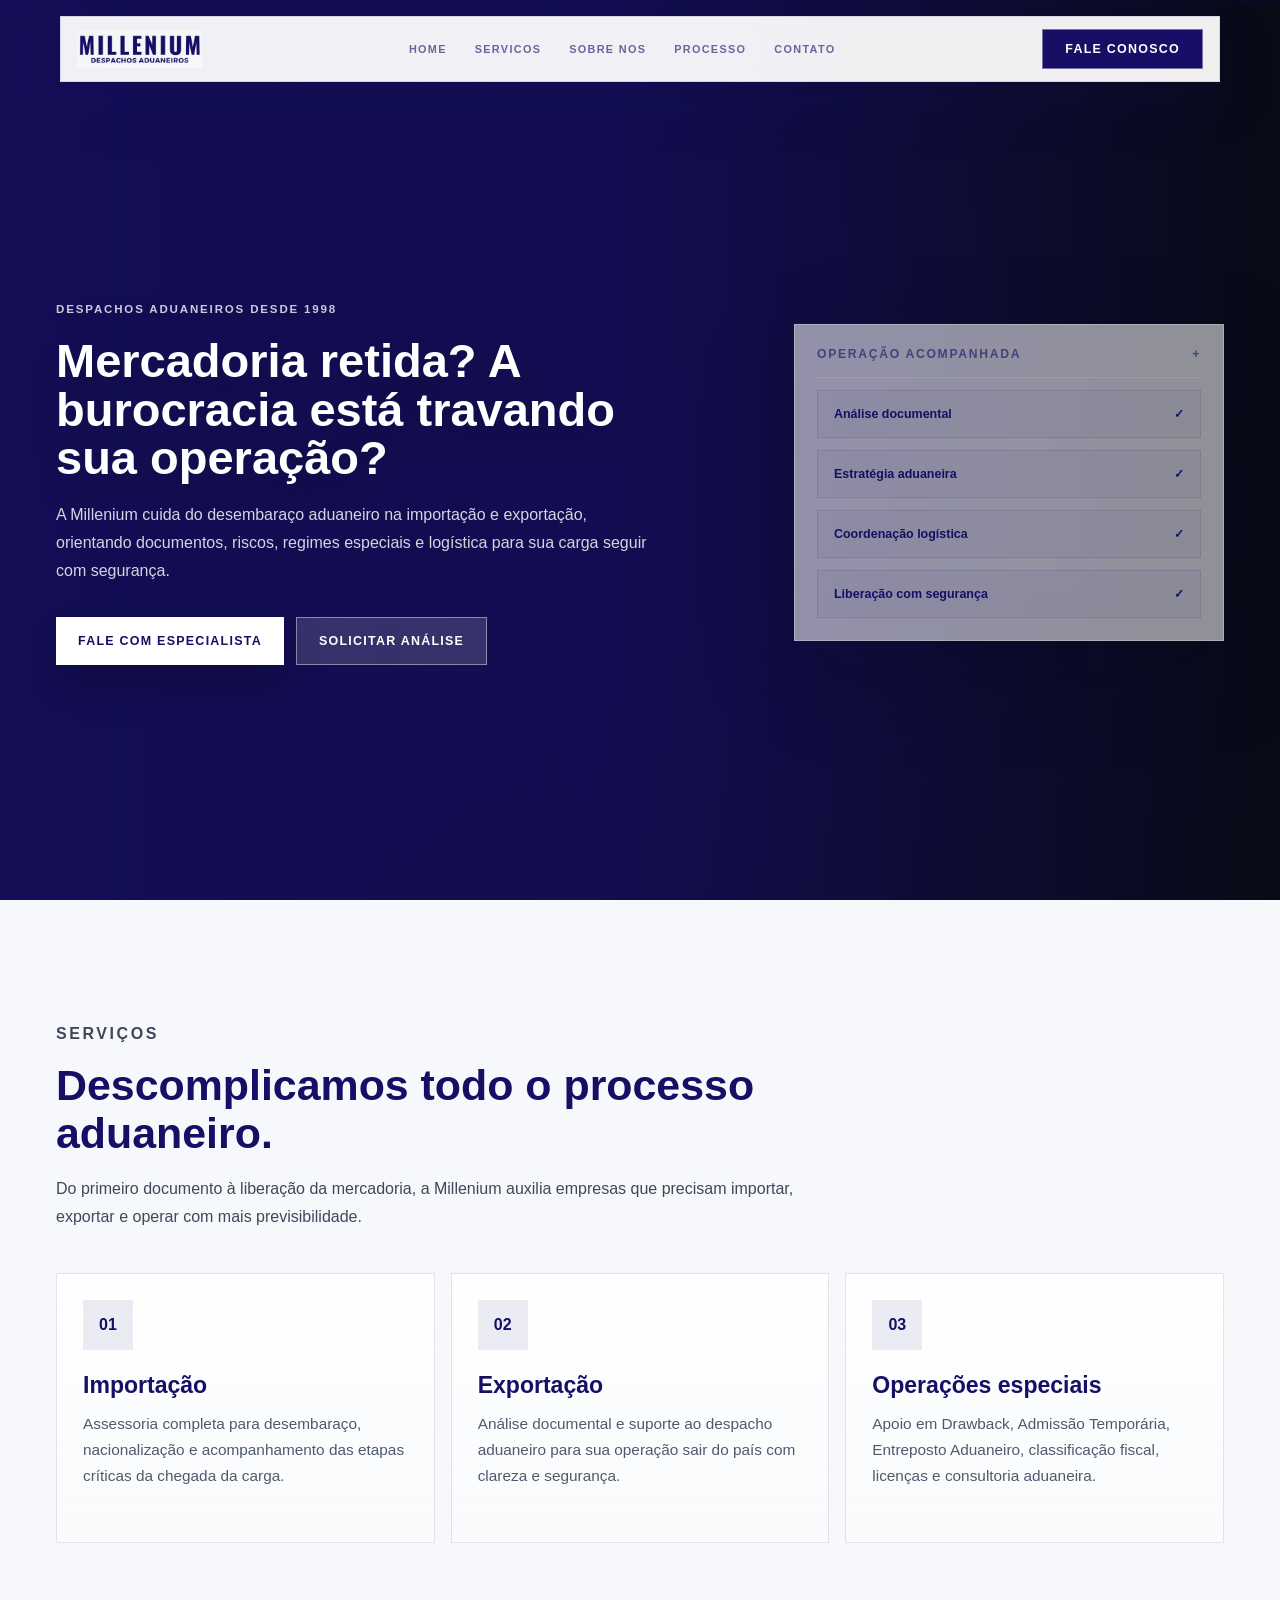
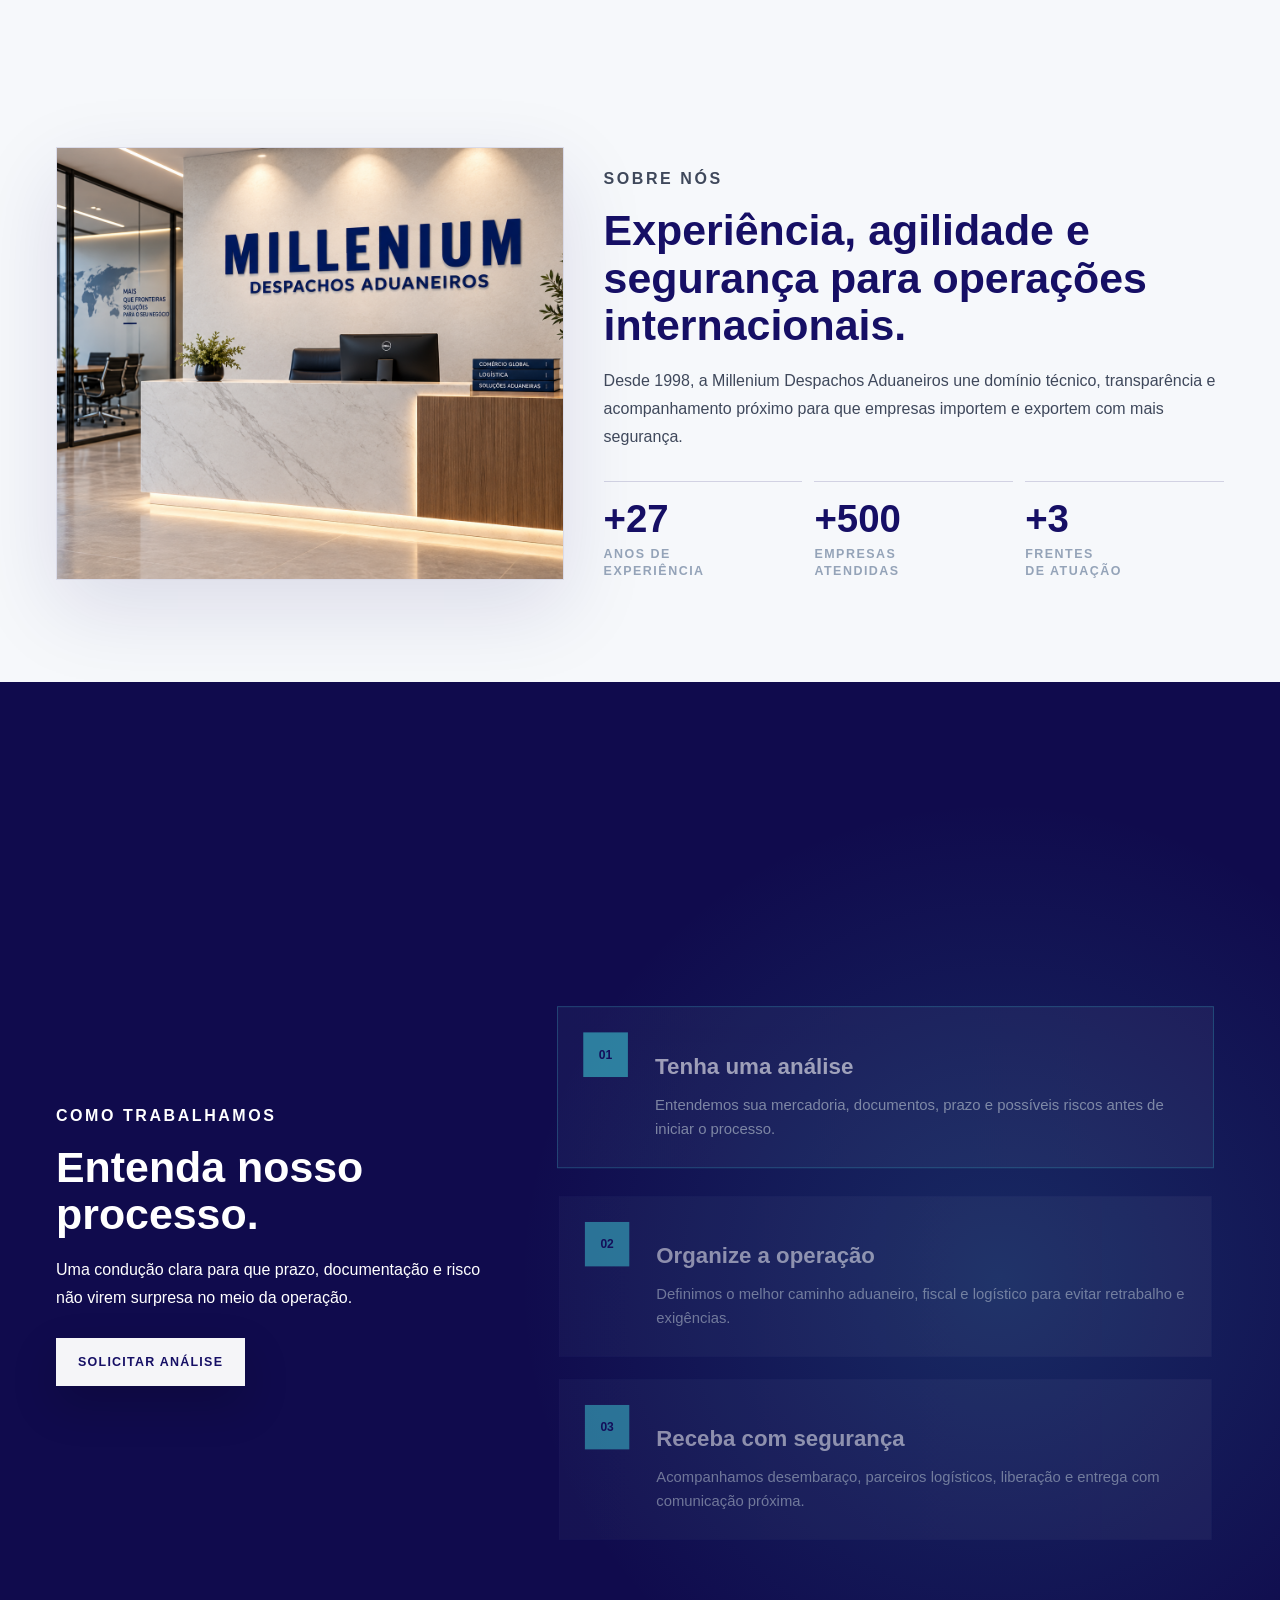
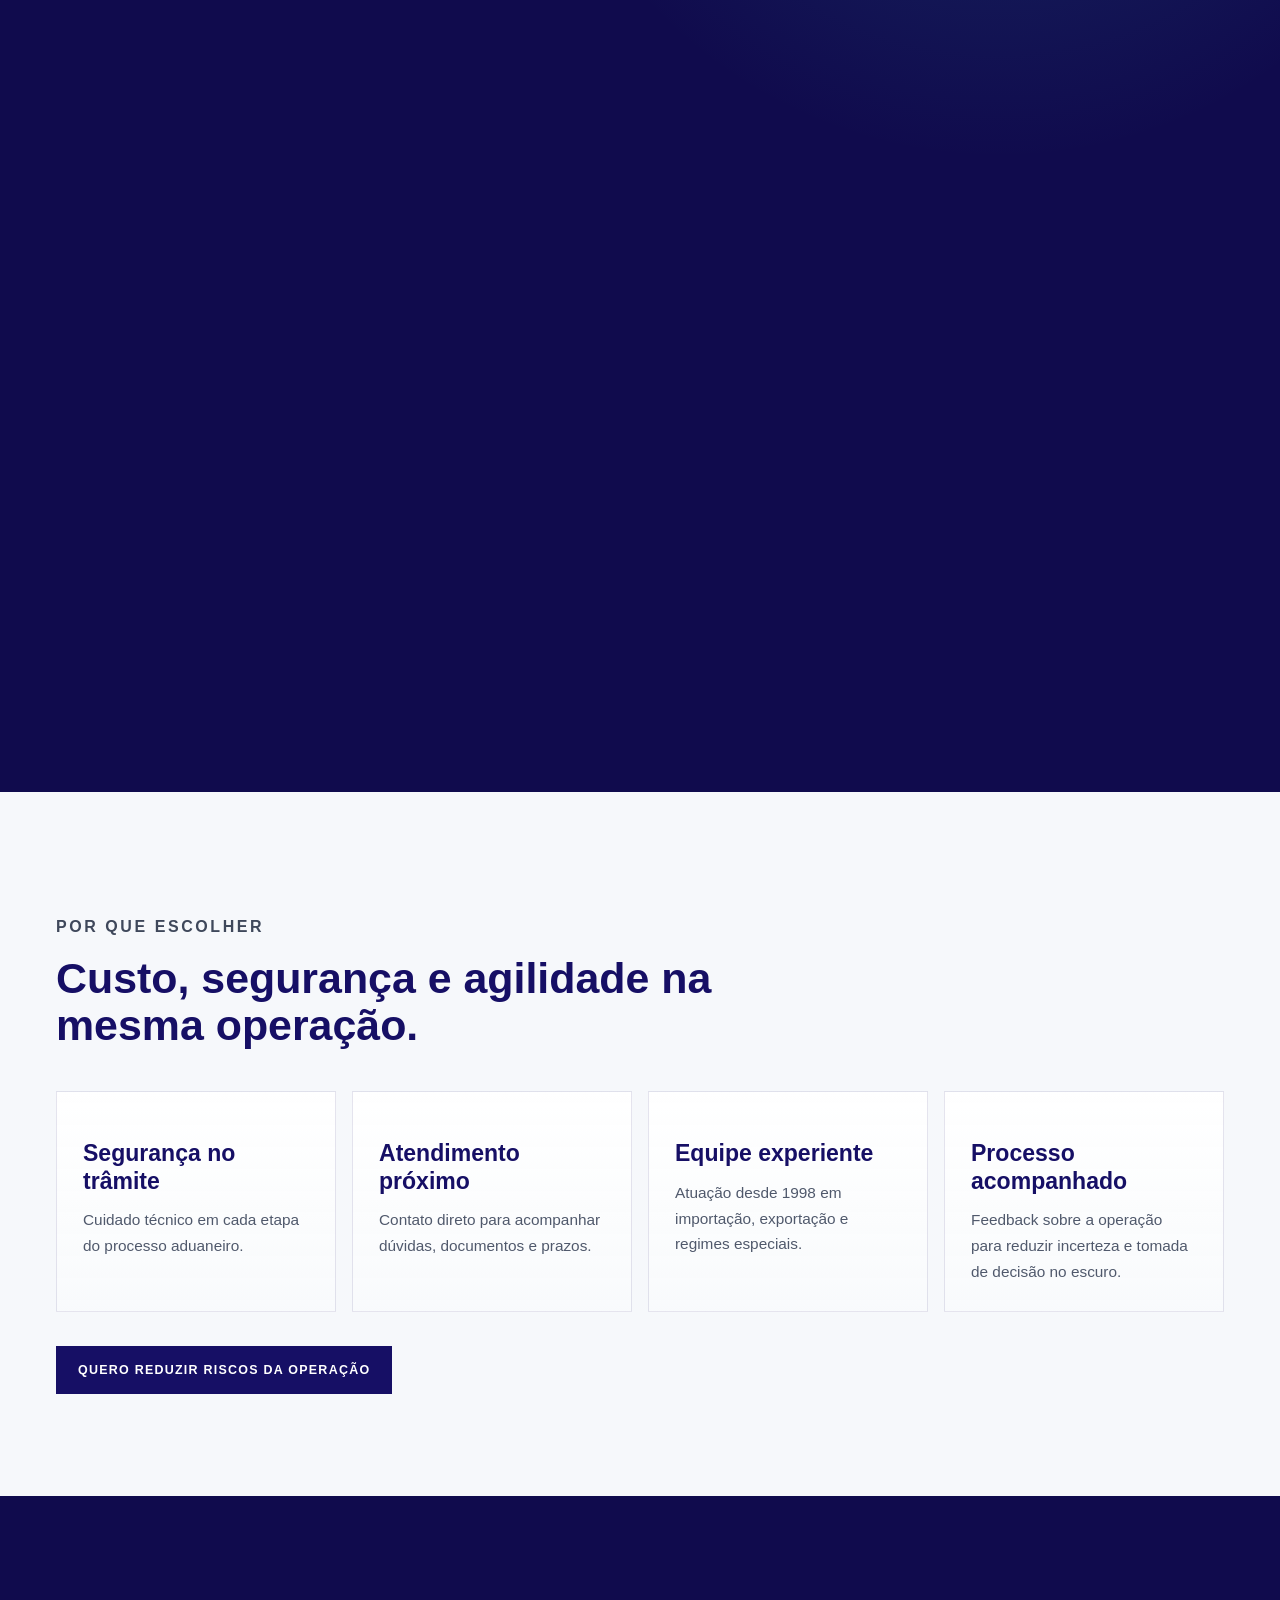
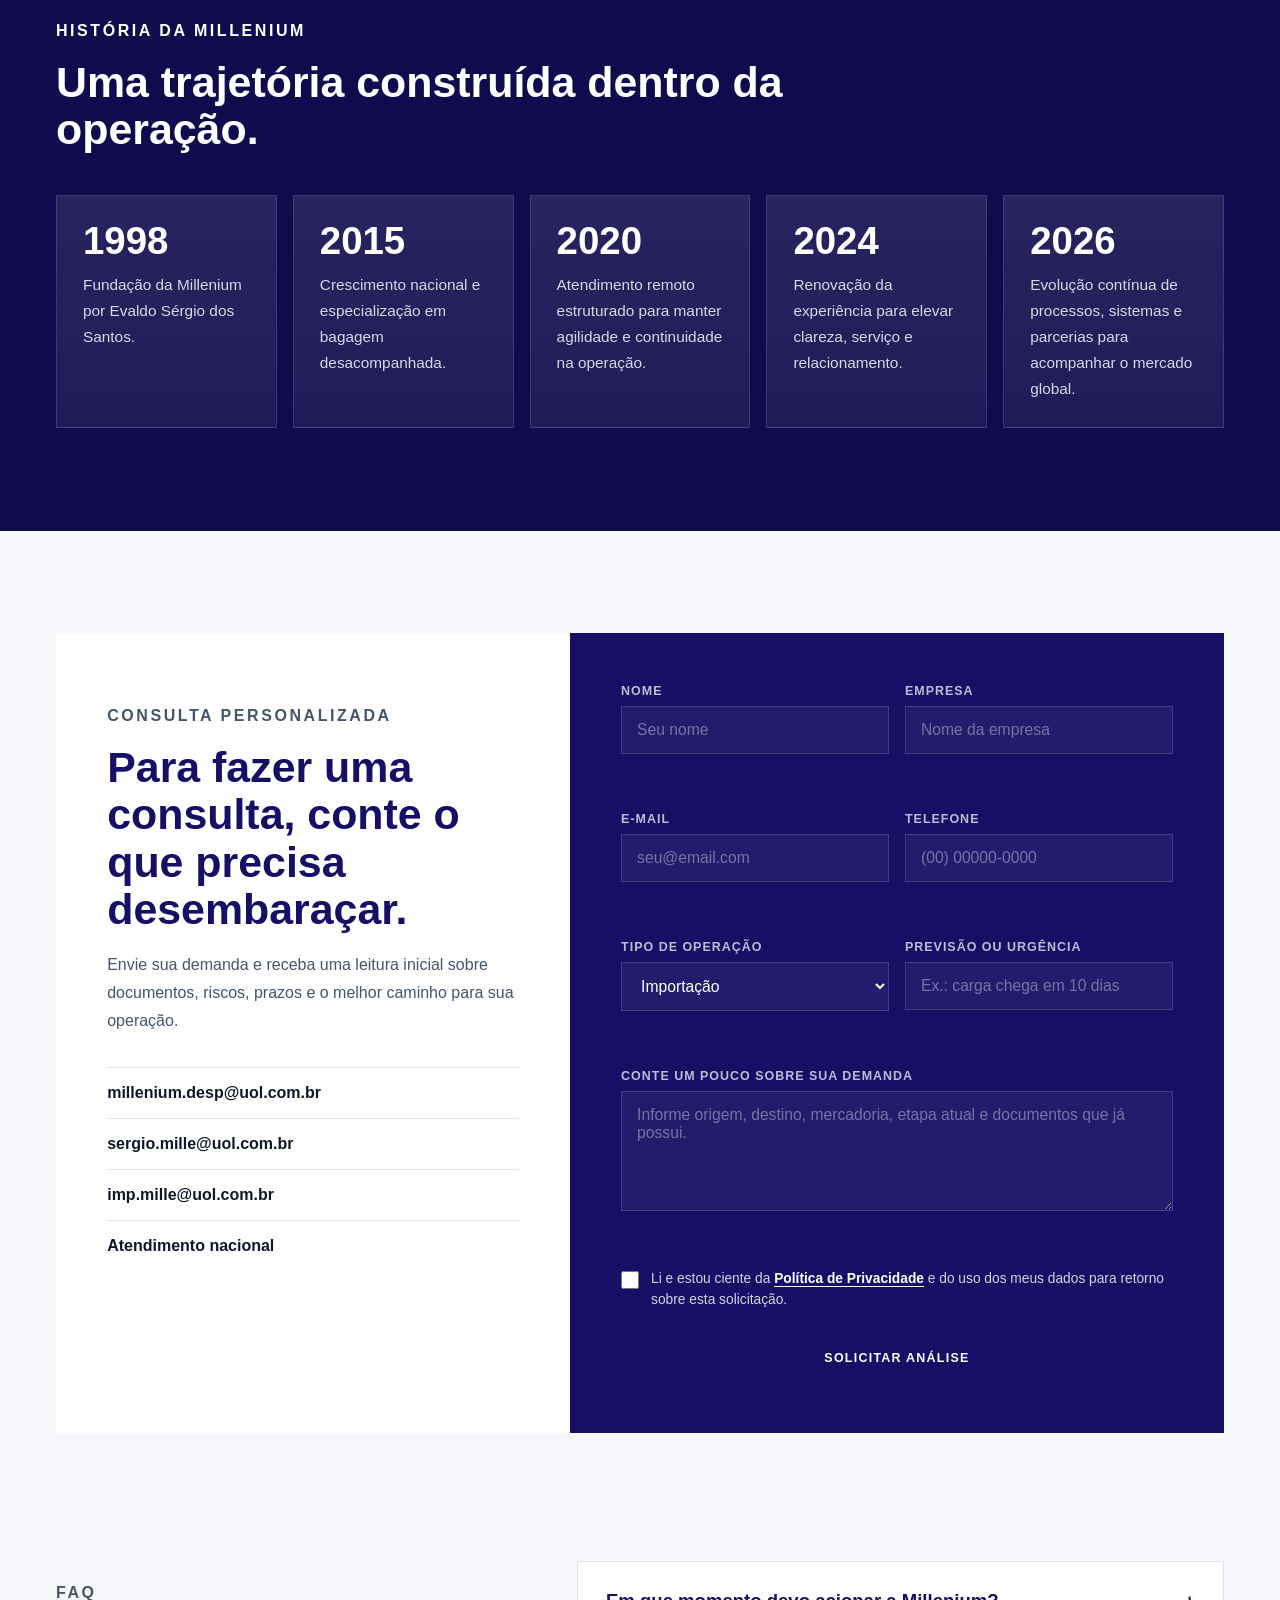
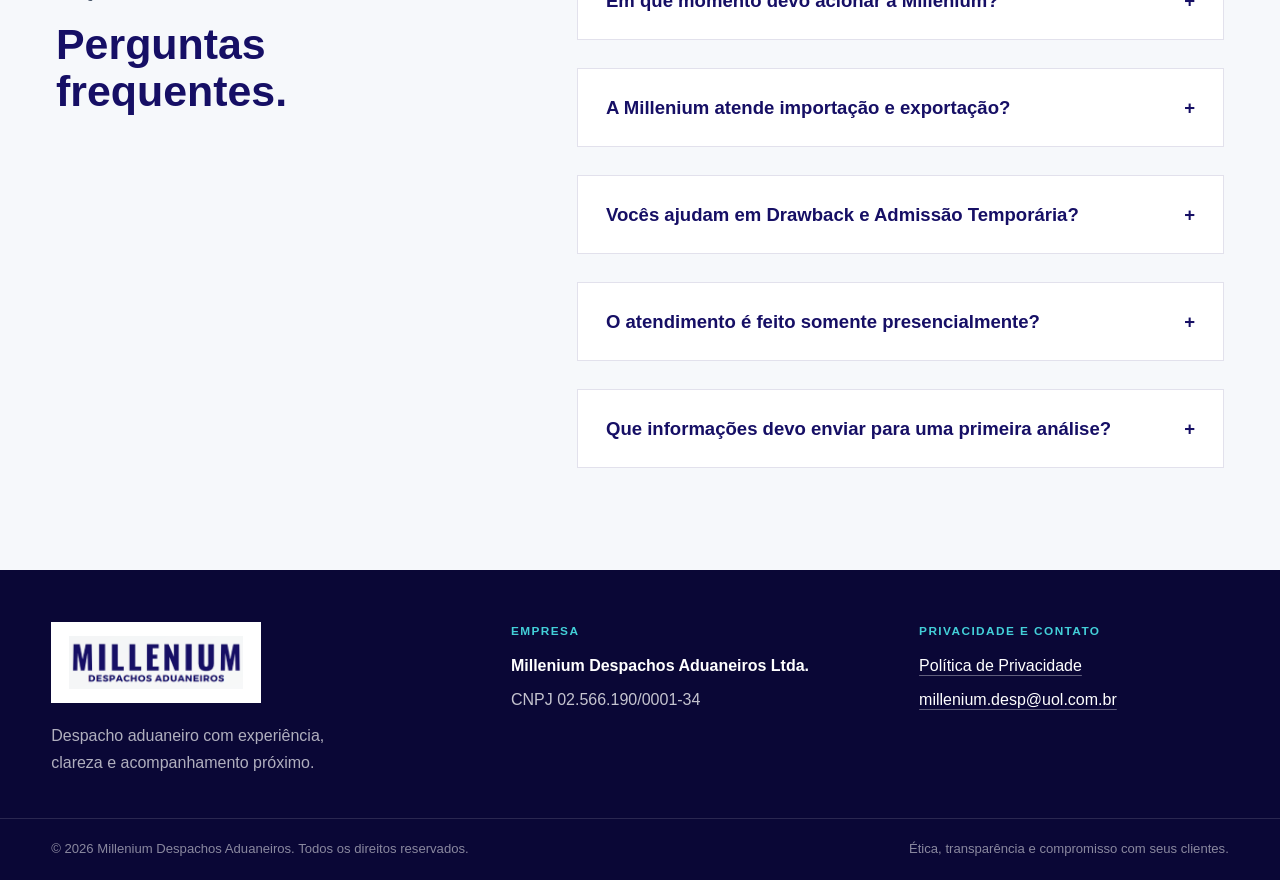
==== index.html @ 919e77f1 "Add privacy policy and legal footer" ====
<!doctype html>
<html lang="pt-BR">
  <head>
    <meta charset="utf-8" />
    <meta name="viewport" content="width=device-width, initial-scale=1" />
    <title>Millenium Despachos Aduaneiros</title>
    <meta
      name="description"
      content="Despacho aduaneiro, comercio exterior e logistica internacional para destravar cargas, reduzir riscos e dar previsibilidade a operacao."
    />
    <meta property="og:title" content="Millenium Despachos Aduaneiros" />
    <meta
      property="og:description"
      content="Solucoes aduaneiras para importadores e exportadores com estrategia documental, conformidade e acompanhamento proximo."
    />
    <meta property="og:image" content="public/og.png" />
    <style>
      :root {
        --bg: #f6f8fb;
        --panel: #ffffff;
        --text: #141827;
        --muted: #3f485b;
        --brand: #160f65;
        --signal: #160f65;
        --cyan: #43cfd8;
        --blue-panel: #100b4d;
      }

      * {
        box-sizing: border-box;
      }

      html {
        scroll-behavior: smooth;
      }

      body {
        margin: 0;
        min-width: 320px;
        overflow-x: hidden;
        background: #f6f8fb;
        color: var(--text);
        font-family: Inter, Arial, Helvetica, sans-serif;
      }

      ::selection {
        background: var(--brand);
        color: #ffffff;
      }

      a {
        color: inherit;
        text-decoration: none;
      }

      .progress {
        position: fixed;
        inset: 0 0 auto;
        z-index: 80;
        height: 4px;
        background: rgba(22, 15, 101, 0.1);
      }

      .progress span {
        display: block;
        width: 0;
        height: 100%;
        background: var(--signal);
      }

      header {
        position: fixed;
        top: 16px;
        left: 50%;
        z-index: 70;
        display: flex;
        width: min(1160px, calc(100% - 28px));
        align-items: center;
        justify-content: space-between;
        transform: translateX(-50%);
        border: 1px solid rgba(22, 15, 101, 0.12);
        background: rgba(255, 255, 255, 0.94);
        padding: 12px 16px;
        box-shadow: 0 20px 60px rgba(22, 15, 101, 0.14);
        backdrop-filter: blur(18px);
      }

      .header-logo {
        display: block;
        width: auto;
        height: 38px;
        max-width: 210px;
        object-fit: contain;
      }

      nav {
        display: flex;
        gap: 4px;
      }

      nav a {
        padding: 10px 12px;
        color: rgba(22, 15, 101, 0.62);
        font-size: 0.68rem;
        font-weight: 800;
        letter-spacing: 0.12em;
        text-transform: uppercase;
        transition: color 180ms ease;
      }

      nav a:hover {
        color: var(--brand);
      }

      .header-cta,
      .primary,
      .secondary,
      .dark {
        display: inline-flex;
        min-height: 48px;
        align-items: center;
        justify-content: center;
        gap: 10px;
        padding: 0 22px;
        font-size: 0.78rem;
        font-weight: 850;
        letter-spacing: 0.1em;
        text-transform: uppercase;
        transition: transform 180ms ease, background 180ms ease, color 180ms ease;
      }

      .header-cta,
      .secondary {
        border: 1px solid rgba(255, 255, 255, 0.42);
        background: rgba(255, 255, 255, 0.15);
        color: #ffffff;
        backdrop-filter: blur(8px);
      }

      .header-cta {
        min-height: 40px;
        background: var(--brand);
        color: white;
      }

      .primary {
        background: var(--brand);
        color: white;
      }

      .dark {
        border: 0;
        background: var(--brand);
        color: white;
        cursor: pointer;
      }

      .process .section-cta,
      .timeline-wrap .section-cta {
        border-color: rgba(255, 255, 255, 0.92);
        background: rgba(255, 255, 255, 0.96);
        color: var(--brand);
        box-shadow: 0 18px 45px rgba(0, 0, 0, 0.18);
      }

      .header-cta:hover,
      .primary:hover,
      .secondary:hover,
      .dark:hover {
        transform: translateY(-2px);
      }

      .hero {
        position: relative;
        min-height: 100vh;
        overflow: hidden;
      }

      .hero-media {
        position: absolute;
        inset: 0;
        overflow: hidden;
        background:
          linear-gradient(90deg, rgba(8, 10, 21, 0.88), rgba(22, 15, 101, 0.62) 48%, rgba(8, 10, 21, 0.5)),
          #080a15;
      }

      .hero-media video {
        position: absolute;
        inset: 0;
        width: 100%;
        height: 100%;
        border: 0;
        object-fit: cover;
        opacity: 0.9;
        pointer-events: none;
      }

      .hero-media::after {
        position: absolute;
        inset: 0;
        content: "";
        background:
          linear-gradient(90deg, rgba(22, 15, 101, 0.82), rgba(22, 15, 101, 0.58) 46%, rgba(8, 10, 21, 0.34)),
          linear-gradient(180deg, rgba(8, 10, 21, 0.3), rgba(8, 10, 21, 0.22) 68%, rgba(8, 10, 21, 0.42) 100%);
      }

      .container {
        width: min(100%, 1280px);
        margin: 0 auto;
        padding: 0 56px;
      }

      .hero-grid {
        position: relative;
        z-index: 1;
        display: grid;
        min-height: 100vh;
        align-items: center;
        gap: 40px;
        padding-top: 112px;
        padding-bottom: 48px;
        grid-template-columns: 1fr 0.9fr;
      }

      .eyebrow {
        color: var(--signal);
        font-size: 0.72rem;
        font-weight: 800;
        letter-spacing: 0.16em;
        text-transform: uppercase;
      }

      h1,
      h2,
      h3,
      p {
        margin: 0;
      }

      .hero-copy {
        max-width: 720px;
        animation: enter 850ms cubic-bezier(0.22, 1, 0.36, 1) both;
      }

      h1 {
        margin-top: 20px;
        color: #ffffff;
        font-size: 47px;
        font-weight: 650;
        line-height: 1.04;
        text-shadow: 0 18px 45px rgba(0, 0, 0, 0.36);
      }

      .hero-copy p:last-of-type,
      .section-head > p,
      .about-copy p,
      .form-copy p {
        margin-top: 18px;
        color: var(--muted);
        font-size: 1rem;
        line-height: 1.75;
      }

      .hero-copy p:last-of-type {
        color: rgba(255, 255, 255, 0.82);
        text-shadow: 0 12px 34px rgba(0, 0, 0, 0.34);
      }

      .hero-eyebrow-pill {
        display: inline-block;
        width: fit-content;
        color: rgba(255, 255, 255, 0.78);
        text-shadow: 0 10px 28px rgba(0, 0, 0, 0.48);
      }

      .actions {
        display: flex;
        flex-wrap: wrap;
        gap: 12px;
        margin-top: 32px;
      }

      .hero-primary {
        background: #ffffff;
        color: var(--brand);
        box-shadow: 0 18px 45px rgba(0, 0, 0, 0.24);
      }

      .hero-primary:hover {
        background: #f6f8fb;
      }

      .section-cta {
        width: fit-content;
        margin-top: 26px;
      }

      .mobile-section-cta {
        display: none;
      }

      .reasons-cta {
        margin-top: 34px;
      }

      .hero-panel {
        display: grid;
        gap: 12px;
        width: min(100%, 430px);
        margin-left: auto;
        border: 1px solid rgba(255, 255, 255, 0.26);
        background: rgba(255, 255, 255, 0.55);
        padding: 22px;
        box-shadow: 0 30px 90px rgba(4, 8, 22, 0.22);
        backdrop-filter: blur(28px);
        animation: enter 850ms 160ms cubic-bezier(0.22, 1, 0.36, 1) both;
      }

      .panel-top,
      .signal-row,
      .contact-line {
        display: flex;
        align-items: center;
        justify-content: space-between;
      }

      .panel-top {
        border-bottom: 1px solid rgba(255, 255, 255, 0.1);
        padding-bottom: 16px;
        color: rgba(22, 15, 101, 0.62);
        font-size: 0.76rem;
        font-weight: 800;
        letter-spacing: 0.14em;
        text-transform: uppercase;
      }

      .signal-row {
        min-height: 48px;
        border: 1px solid rgba(22, 15, 101, 0.1);
        background: rgba(22, 15, 101, 0.045);
        padding: 0 16px;
        color: var(--brand);
        font-size: 0.78rem;
        font-weight: 760;
        animation: scan 3.4s ease-in-out infinite;
      }

      section:not(.hero) {
        padding: clamp(4rem, 8vw, 7rem) 0;
      }

      .section-head {
        max-width: 780px;
      }

      h2 {
        margin-top: 14px;
        color: var(--brand);
        font-size: clamp(1.8rem, 3.35vw, 3.35rem);
        font-weight: 620;
        line-height: 1.1;
      }

      .cards,
      .reasons,
      .timeline {
        display: grid;
        gap: 16px;
        margin-top: 42px;
      }

      .cards {
        grid-template-columns: repeat(3, minmax(0, 1fr));
      }

      .reasons {
        grid-template-columns: repeat(4, minmax(0, 1fr));
      }

      .timeline {
        grid-template-columns: repeat(5, minmax(0, 1fr));
      }

      .card,
      .reason,
      .timeline-item,
      .process-card {
        position: relative;
        border: 1px solid rgba(22, 15, 101, 0.11);
        background: linear-gradient(180deg, rgba(255, 255, 255, 0.96), rgba(248, 250, 252, 0.92)), white;
        padding: 26px;
        overflow: hidden;
        transition:
          transform 360ms cubic-bezier(0.22, 1, 0.36, 1),
          border-color 360ms ease,
          box-shadow 360ms ease,
          background 360ms ease;
        animation: reveal linear both;
        animation-timeline: view();
        animation-range: entry 0% cover 24%;
      }

      .card {
        min-height: 270px;
      }

      .card::before,
      .reason::before {
        position: absolute;
        inset: 0;
        content: "";
        background:
          radial-gradient(circle at 18% 18%, rgba(67, 207, 216, 0.18), transparent 34%),
          linear-gradient(135deg, rgba(22, 15, 101, 0.08), transparent 42%);
        opacity: 0;
        transition: opacity 360ms ease;
      }

      .card:hover,
      .reason:hover {
        border-color: rgba(22, 15, 101, 0.32);
        background: #ffffff;
        box-shadow: 0 28px 90px rgba(22, 15, 101, 0.16);
        transform: translateY(-8px);
      }

      .card:hover::before,
      .reason:hover::before {
        opacity: 1;
      }

      .card > *,
      .reason > * {
        position: relative;
        z-index: 1;
      }

      .icon-box {
        display: grid;
        width: 50px;
        height: 50px;
        place-items: center;
        background: rgba(22, 15, 101, 0.08);
        color: var(--brand);
        font-weight: 900;
        transition:
          background 320ms ease,
          color 320ms ease,
          transform 320ms cubic-bezier(0.22, 1, 0.36, 1);
      }

      .card:hover .icon-box {
        background: var(--brand);
        color: #ffffff;
        transform: scale(1.08) rotate(-4deg);
      }

      h3 {
        margin-top: 22px;
        color: var(--brand);
        font-size: clamp(1.25rem, 1.8vw, 1.55rem);
        font-weight: 650;
        line-height: 1.2;
      }

      .card p,
      .reason p,
      .timeline-item p,
      .process-card p {
        margin-top: 12px;
        color: #50596c;
        font-size: 0.96rem;
        line-height: 1.68;
      }

      .split-grid {
        display: grid;
        gap: 40px;
        grid-template-columns: 0.9fr 1.1fr;
      }

      .image-frame {
        min-height: 420px;
        border: 1px solid rgba(22, 15, 101, 0.12);
        overflow: hidden;
        box-shadow: 0 28px 80px rgba(22, 15, 101, 0.12);
        animation: reveal linear both;
        animation-timeline: view();
        animation-range: entry 6% cover 42%;
      }

      .image-frame img {
        width: 100%;
        height: 100%;
        object-fit: cover;
        object-position: 70% center;
      }

      .about-copy {
        align-self: center;
      }

      .stats {
        display: grid;
        grid-template-columns: repeat(3, minmax(0, 1fr));
        gap: 12px;
        margin-top: 30px;
      }

      .stats div {
        border-top: 1px solid rgba(22, 15, 101, 0.16);
        padding-top: 18px;
      }

      .stats strong,
      .timeline-item strong {
        display: block;
        color: var(--brand);
        font-size: clamp(1.8rem, 3vw, 2.7rem);
        font-weight: 650;
        line-height: 1;
      }

      .stats span {
        display: block;
        margin-top: 8px;
        color: #94a3b8;
        font-size: 0.78rem;
        font-weight: 800;
        letter-spacing: 0.12em;
        line-height: 1.35;
        text-transform: uppercase;
      }

      .process {
        min-height: 190vh;
        background: radial-gradient(circle at 78% 35%, rgba(67, 207, 216, 0.16), transparent 30rem), var(--blue-panel);
      }

      .process .eyebrow,
      .timeline-wrap .eyebrow {
        color: var(--cyan);
      }

      .process .section-head h2,
      .process .section-head p,
      .timeline-wrap .section-head h2,
      .timeline-wrap .section-head p {
        color: white;
      }

      .process-inner {
        position: sticky;
        top: 0;
        display: grid;
        min-height: 100vh;
        align-items: center;
        gap: 40px;
        grid-template-columns: 0.8fr 1.2fr;
      }

      .process-stack {
        display: grid;
        gap: 16px;
      }

      .process-card {
        display: grid;
        grid-template-columns: 54px minmax(0, 1fr);
        gap: 20px;
        background: linear-gradient(90deg, rgba(67, 207, 216, calc(0.03 + (var(--step-progress, 0) * 0.1))), rgba(255, 255, 255, 0.045)), rgba(255, 255, 255, 0.05);
        opacity: calc(0.52 + (var(--step-progress, 0) * 0.48));
        transform: translateY(calc((1 - var(--step-progress, 0)) * 42px)) scale(calc(0.965 + (var(--step-progress, 0) * 0.035)));
        transition: opacity 120ms linear, transform 120ms linear, border-color 120ms linear, background 120ms linear;
      }

      .process-card.is-active {
        border-color: rgba(67, 207, 216, 0.46);
      }

      .process-card .num {
        display: grid;
        width: 46px;
        height: 46px;
        place-items: center;
        background: var(--cyan);
        color: var(--brand);
        font-size: 0.78rem;
        font-weight: 900;
      }

      .process-card h3 {
        color: white;
      }

      .process-card p {
        color: #c7d3db;
      }

      .timeline-wrap {
        background: var(--blue-panel);
      }

      .timeline-wrap .timeline-item {
        border-color: rgba(255, 255, 255, 0.12);
        background: linear-gradient(180deg, rgba(255, 255, 255, 0.08), rgba(255, 255, 255, 0.035)), rgba(255, 255, 255, 0.03);
      }

      .timeline-wrap .timeline-item strong {
        color: white;
      }

      .timeline-wrap .timeline-item p {
        color: #d3dbe8;
      }

      .contact {
        background: #f6f8fb;
      }

      .form-shell {
        display: grid;
        grid-template-columns: 0.88fr 1.12fr;
        width: 100%;
        max-width: 100%;
        overflow: hidden;
        background: white;
        color: var(--brand);
      }

      .form-copy {
        min-width: 0;
        padding: clamp(2rem, 4vw, 3.5rem);
      }

      .form-copy h2,
      .faq h2 {
        color: var(--brand);
      }

      .form-copy p,
      .faq p {
        color: #475569;
      }

      .contact-list {
        display: grid;
        gap: 16px;
        margin-top: 32px;
      }

      .mobile-contact-list {
        display: none;
      }

      .contact-line {
        justify-content: flex-start;
        gap: 14px;
        border-top: 1px solid #e2e8f0;
        padding-top: 16px;
        color: #0f172a;
        font-weight: 650;
      }

      form {
        display: grid;
        grid-template-columns: 1fr 1fr;
        width: 100%;
        max-width: 100%;
        min-width: 0;
        gap: 16px;
        background: var(--brand);
        padding: clamp(2rem, 4vw, 3.5rem);
      }

      .hidden-honeypot {
        display: none !important;
      }

      label {
        display: grid;
        align-content: start;
        grid-template-rows: auto auto minmax(34px, auto);
        min-width: 0;
        gap: 8px;
        color: rgba(255, 255, 255, 0.72);
        font-size: 0.78rem;
        font-weight: 820;
        letter-spacing: 0.08em;
        text-transform: uppercase;
      }

      input:not([type="checkbox"]),
      select,
      textarea {
        width: 100%;
        max-width: 100%;
        min-width: 0;
        border: 1px solid rgba(255, 255, 255, 0.14);
        border-radius: 0;
        background: rgba(255, 255, 255, 0.055);
        color: white;
        font: inherit;
        font-size: 0.98rem;
        font-weight: 450;
        letter-spacing: 0;
        outline: none;
        padding: 14px 15px;
        text-transform: none;
      }

      input:not([type="checkbox"]).is-invalid,
      select.is-invalid,
      textarea.is-invalid {
        border-color: #ffb4b4;
        background: rgba(255, 255, 255, 0.095);
        box-shadow: 0 0 0 3px rgba(255, 180, 180, 0.14);
      }

      .field-error {
        display: block;
        visibility: hidden;
        color: #ffd7d7;
        font-size: 0.78rem;
        font-weight: 700;
        letter-spacing: 0;
        line-height: 1.35;
        text-transform: none;
      }

      .field-error.is-visible {
        visibility: visible;
      }

      .form-status {
        display: none;
        grid-column: 1 / -1;
        border: 1px solid rgba(255, 180, 180, 0.35);
        background: rgba(255, 255, 255, 0.08);
        color: #ffe8e8;
        font-size: 0.92rem;
        font-weight: 650;
        line-height: 1.45;
        padding: 14px 16px;
      }

      .form-status.is-visible {
        display: block;
      }

      textarea {
        resize: vertical;
      }

      select option {
        color: var(--brand);
      }

      input:not([type="checkbox"])::placeholder,
      textarea::placeholder {
        color: rgba(255, 255, 255, 0.38);
      }

      .full,
      form button {
        grid-column: 1 / -1;
      }

      .privacy-consent {
        grid-template-columns: 20px minmax(0, 1fr);
        grid-template-rows: auto auto;
        align-items: start;
        gap: 7px 10px;
        color: rgba(255, 255, 255, 0.82);
        font-size: 0.86rem;
        font-weight: 520;
        letter-spacing: 0;
        line-height: 1.5;
        text-transform: none;
      }

      .privacy-consent input[type="checkbox"] {
        width: 18px;
        height: 18px;
        margin: 2px 0 0;
        accent-color: var(--cyan);
      }

      .privacy-consent input[type="checkbox"].is-invalid {
        outline: 2px solid #ffb4b4;
        outline-offset: 2px;
      }

      .privacy-consent a {
        color: white;
        font-weight: 760;
        text-decoration: underline;
        text-underline-offset: 3px;
      }

      .privacy-consent .field-error {
        grid-column: 2;
      }

      form button:disabled {
        cursor: wait;
        opacity: 0.72;
        transform: none;
      }

      .faq {
        display: grid;
        grid-template-columns: 0.8fr 1.2fr;
        gap: clamp(3rem, 7vw, 6rem);
        padding-top: clamp(5rem, 10vw, 8rem);
      }

      .faq-list {
        display: grid;
        gap: clamp(18px, 2.4vw, 28px);
      }

      details {
        border: 1px solid rgba(22, 15, 101, 0.12);
        background: white;
        color: var(--text);
        transition: background 320ms ease, border-color 320ms ease, box-shadow 320ms ease, transform 320ms ease;
      }

      details:hover,
      details[open] {
        border-color: rgba(22, 15, 101, 0.26);
        box-shadow: 0 18px 52px rgba(22, 15, 101, 0.08);
        transform: translateY(-2px);
      }

      summary {
        cursor: pointer;
        list-style: none;
        padding: 26px 28px;
        color: var(--brand);
        font-size: clamp(1rem, 1.45vw, 1.18rem);
        font-weight: 650;
        line-height: 1.35;
      }

      summary::-webkit-details-marker {
        display: none;
      }

      summary::after {
        float: right;
        color: var(--brand);
        content: "+";
        font-weight: 800;
      }

      details[open] summary::after {
        content: "-";
      }

      details p {
        margin: 0;
        border-top: 1px solid rgba(22, 15, 101, 0.1);
        padding: 0 28px 26px;
        color: #465064;
        line-height: 1.7;
        animation: faq-answer 420ms cubic-bezier(0.22, 1, 0.36, 1) both;
      }

      .site-footer {
        background: #0a0736;
        color: rgba(255, 255, 255, 0.76);
      }

      .site-footer-main,
      .site-footer-bottom {
        width: min(1280px, 100%);
        margin: 0 auto;
        padding-right: clamp(1.25rem, 4vw, 3.5rem);
        padding-left: clamp(1.25rem, 4vw, 3.5rem);
      }

      .site-footer-main {
        display: grid;
        grid-template-columns: 1.15fr 1fr 0.9fr;
        gap: clamp(2rem, 5vw, 5rem);
        padding-top: 52px;
        padding-bottom: 42px;
      }

      .site-footer-brand img {
        display: block;
        width: min(210px, 100%);
        height: auto;
        background: white;
        padding: 14px 18px;
      }

      .site-footer-brand p {
        max-width: 36ch;
        margin: 20px 0 0;
        color: rgba(255, 255, 255, 0.68);
        line-height: 1.65;
      }

      .site-footer-column {
        display: flex;
        flex-direction: column;
        align-items: flex-start;
        gap: 9px;
        line-height: 1.55;
      }

      .site-footer-column strong {
        color: white;
        font-weight: 700;
      }

      .site-footer-column a {
        color: white;
        text-decoration: underline;
        text-decoration-color: rgba(255, 255, 255, 0.35);
        text-underline-offset: 4px;
      }

      .site-footer-label {
        margin-bottom: 4px;
        color: var(--cyan);
        font-size: 0.74rem;
        font-weight: 900;
        letter-spacing: 0.12em;
        text-transform: uppercase;
      }

      .site-footer-bottom {
        display: flex;
        justify-content: space-between;
        gap: 24px;
        border-top: 1px solid rgba(255, 255, 255, 0.13);
        padding-top: 22px;
        padding-bottom: 24px;
        color: rgba(255, 255, 255, 0.52);
        font-size: 0.82rem;
      }

      @keyframes enter {
        from {
          opacity: 0;
          transform: translateY(28px);
        }

        to {
          opacity: 1;
          transform: translateY(0);
        }
      }

      @keyframes reveal {
        from {
          opacity: 0.82;
          transform: translateY(48px);
        }

        to {
          opacity: 1;
          transform: translateY(0);
        }
      }

      @keyframes faq-answer {
        from {
          opacity: 0;
          transform: translateY(-10px);
        }

        to {
          opacity: 1;
          transform: translateY(0);
        }
      }

      @keyframes scan {
        50% {
          box-shadow: inset 180px 0 80px rgba(67, 207, 216, 0.1);
        }
      }

      @media (max-width: 980px) {
        nav {
          display: none;
        }

        .hero-grid,
        .split-grid,
        .process-inner,
        .faq {
          grid-template-columns: 1fr;
        }

        .hero-panel {
          margin-left: 0;
        }

        .cards,
        .reasons,
        .timeline {
          grid-template-columns: 1fr 1fr;
        }

        .process {
          min-height: auto;
        }

        .process-inner {
          position: relative;
        }
      }

      @media (max-width: 640px) {
        html,
        body,
        main {
          max-width: 100%;
          overflow-x: hidden;
        }

        header {
          width: calc(100% - 20px);
          justify-content: center;
          padding: 12px 18px;
        }

        .header-logo {
          height: 34px;
          max-width: 190px;
        }

        .header-cta {
          display: none;
        }

        .container {
          padding: 0 20px;
        }

        .hero {
          min-height: 100svh;
          color: #ffffff;
        }

        .hero-grid {
          width: 100%;
          max-width: 100%;
          min-height: 100svh;
          grid-template-columns: minmax(0, 1fr);
          align-items: start;
          padding-top: 4.85rem;
          overflow: hidden;
        }

        .hero-media {
          background:
            linear-gradient(135deg, rgba(8, 10, 21, 0.82), rgba(22, 15, 101, 0.58) 48%, rgba(8, 10, 21, 0.64)),
            #080a15;
        }

        .hero-media video {
          opacity: 0.84;
        }

        .hero-media::after {
          background:
            linear-gradient(180deg, rgba(8, 10, 21, 0.72), rgba(22, 15, 101, 0.48) 46%, rgba(8, 10, 21, 0.74)),
            linear-gradient(90deg, rgba(22, 15, 101, 0.66), rgba(8, 10, 21, 0.25) 56%, rgba(22, 15, 101, 0.28));
        }

        .hero-copy {
          min-width: 0;
          width: 100%;
          max-width: 100%;
          padding-top: 0.4rem;
        }

        .hero-eyebrow-pill {
          color: rgba(255, 255, 255, 0.78);
          font-size: 0.64rem;
          line-height: 1.25;
          text-shadow: 0 10px 28px rgba(0, 0, 0, 0.48);
        }

        h1 {
          color: #ffffff;
          max-width: min(100%, 305px);
          font-size: clamp(1.58rem, 7vw, 1.95rem);
          line-height: 1.08;
          overflow-wrap: break-word;
          text-shadow: 0 14px 34px rgba(0, 0, 0, 0.42);
        }

        .hero-copy p:last-of-type {
          max-width: min(100%, 310px);
          color: rgba(255, 255, 255, 0.84);
          text-shadow: 0 10px 26px rgba(0, 0, 0, 0.42);
        }

        .secondary {
          border-color: rgba(255, 255, 255, 0.42);
          background: rgba(255, 255, 255, 0.22);
          color: #ffffff;
          backdrop-filter: blur(8px);
        }

        .section-cta {
          width: 100%;
          max-width: 100%;
        }

        .hero .actions {
          width: 84%;
          max-width: 280px;
        }

        .hero .actions a,
        .hero-panel {
          width: 100%;
          max-width: 100%;
        }

        .header-cta,
        .primary,
        .secondary,
        .dark {
          padding: 0 14px;
          font-size: 0.68rem;
          letter-spacing: 0.06em;
          text-align: center;
          white-space: normal;
        }

        h2 {
          font-size: clamp(1.55rem, 7vw, 2rem);
          line-height: 1.14;
        }

        .cards,
        .reasons,
        .timeline,
        .stats,
        form,
        .form-shell,
        .faq {
          grid-template-columns: 1fr;
        }

        .process-card {
          grid-template-columns: 1fr;
          opacity: calc(0.62 + (var(--step-progress, 0) * 0.38));
          transform: translateY(calc((1 - var(--step-progress, 0)) * 28px)) scale(calc(0.94 + (var(--step-progress, 0) * 0.06)));
          transform-origin: center;
        }

        .process-card.is-active {
          border-color: rgba(67, 207, 216, 0.56);
        }

        .process .section-cta,
        .timeline-wrap .section-cta {
          border-color: rgba(255, 255, 255, 0.96);
          background: #ffffff;
          color: var(--brand);
        }

        .desktop-process-cta {
          display: none;
        }

        .mobile-section-cta {
          display: inline-flex;
        }

        .reasons-cta {
          display: inline-flex;
        }

        .image-frame {
          min-height: 318px;
        }

        .image-frame img {
          object-position: 84% center;
        }

        .form-shell,
        details {
          background: #ffffff;
          opacity: 1;
          animation: none;
        }

        .form-copy {
          padding: 28px 20px;
        }

        form {
          background: var(--brand);
          opacity: 1;
          padding: 28px 20px;
          gap: 14px;
        }

        .form-copy .contact-list {
          display: none;
        }

        .mobile-contact-list {
          display: grid;
          order: 3;
          margin: 0;
          padding: 0 20px 28px;
        }

        .site-footer-main {
          grid-template-columns: 1fr;
          gap: 30px;
          padding-top: 40px;
          padding-bottom: 32px;
        }

        .site-footer-bottom {
          flex-direction: column;
          gap: 8px;
        }
      }
    </style>
  </head>
  <body>
    <div class="progress"><span id="progress"></span></div>

    <header>
      <a href="#inicio" aria-label="Millenium Despachos Aduaneiros">
        <img class="header-logo" src="public/millenium-logo.webp" alt="Millenium Despachos Aduaneiros" />
      </a>
      <nav aria-label="Navegacao principal">
        <a href="#inicio">Home</a>
        <a href="#servicos">Servicos</a>
        <a href="#sobre">Sobre nos</a>
        <a href="#processo">Processo</a>
        <a href="#contato">Contato</a>
      </nav>
      <a class="header-cta" href="#contato">Fale conosco</a>
    </header>

    <main>
      <section id="inicio" class="hero">
        <div class="hero-media">
          <video
            autoplay
            muted
            loop
            playsinline
            preload="metadata"
            aria-hidden="true"
          >
            <source src="public/hero-video.mp4" type="video/mp4" />
          </video>
        </div>
        <div class="container hero-grid">
          <div class="hero-copy">
            <p class="eyebrow hero-eyebrow-pill">Despachos aduaneiros desde 1998</p>
            <h1>Mercadoria retida? A burocracia está travando sua operação?</h1>
            <p>
              A Millenium cuida do desembaraço aduaneiro na importação e exportação, orientando documentos, riscos, regimes especiais e logística para sua carga seguir com segurança.
            </p>
            <div class="actions">
              <a class="primary hero-primary" href="#contato">Fale com especialista</a>
              <a class="secondary" href="#contato">Solicitar análise</a>
            </div>
          </div>
          <aside class="hero-panel">
            <div class="panel-top"><span>Operação acompanhada</span><strong>+</strong></div>
            <div class="signal-row"><span>Análise documental</span><strong>✓</strong></div>
            <div class="signal-row"><span>Estratégia aduaneira</span><strong>✓</strong></div>
            <div class="signal-row"><span>Coordenação logística</span><strong>✓</strong></div>
            <div class="signal-row"><span>Liberação com segurança</span><strong>✓</strong></div>
          </aside>
        </div>
      </section>

      <section id="servicos">
        <div class="container">
          <div class="section-head">
            <p class="eyebrow">Serviços</p>
            <h2>Descomplicamos todo o processo aduaneiro.</h2>
            <p>Do primeiro documento à liberação da mercadoria, a Millenium auxilia empresas que precisam importar, exportar e operar com mais previsibilidade.</p>
          </div>
          <div class="cards">
            <article class="card"><div class="icon-box">01</div><h3>Importação</h3><p>Assessoria completa para desembaraço, nacionalização e acompanhamento das etapas críticas da chegada da carga.</p></article>
            <article class="card"><div class="icon-box">02</div><h3>Exportação</h3><p>Análise documental e suporte ao despacho aduaneiro para sua operação sair do país com clareza e segurança.</p></article>
            <article class="card"><div class="icon-box">03</div><h3>Operações especiais</h3><p>Apoio em Drawback, Admissão Temporária, Entreposto Aduaneiro, classificação fiscal, licenças e consultoria aduaneira.</p></article>
          </div>
        </div>
      </section>

      <section id="sobre">
        <div class="container split-grid">
          <div class="image-frame">
            <img src="public/millenium-empresa.webp" alt="Recepção da Millenium Despachos Aduaneiros" />
          </div>
          <div class="about-copy">
            <p class="eyebrow">Sobre nós</p>
            <h2>Experiência, agilidade e segurança para operações internacionais.</h2>
            <p>Desde 1998, a Millenium Despachos Aduaneiros une domínio técnico, transparência e acompanhamento próximo para que empresas importem e exportem com mais segurança.</p>
            <div class="stats">
              <div><strong class="count-up" data-count="27">+0</strong><span>anos de<br />experiência</span></div>
              <div><strong class="count-up" data-count="500">+0</strong><span>empresas<br />atendidas</span></div>
              <div><strong class="count-up" data-count="3">+0</strong><span>frentes<br />de atuação</span></div>
            </div>
          </div>
        </div>
      </section>

      <section id="processo" class="process">
        <div class="container process-inner">
          <div class="section-head">
            <p class="eyebrow">Como trabalhamos</p>
            <h2>Entenda nosso processo.</h2>
            <p>Uma condução clara para que prazo, documentação e risco não virem surpresa no meio da operação.</p>
            <a class="dark section-cta desktop-process-cta" href="#contato">Solicitar análise</a>
          </div>
          <div class="process-stack">
            <article class="process-card is-active"><span class="num">01</span><div><h3>Tenha uma análise</h3><p>Entendemos sua mercadoria, documentos, prazo e possíveis riscos antes de iniciar o processo.</p></div></article>
            <article class="process-card"><span class="num">02</span><div><h3>Organize a operação</h3><p>Definimos o melhor caminho aduaneiro, fiscal e logístico para evitar retrabalho e exigências.</p></div></article>
            <article class="process-card"><span class="num">03</span><div><h3>Receba com segurança</h3><p>Acompanhamos desembaraço, parceiros logísticos, liberação e entrega com comunicação próxima.</p></div></article>
          </div>
          <a class="secondary section-cta mobile-section-cta" href="#contato">Fale com especialista</a>
        </div>
      </section>

      <section>
        <div class="container">
          <div class="section-head">
            <p class="eyebrow">Por que escolher</p>
            <h2>Custo, segurança e agilidade na mesma operação.</h2>
          </div>
          <div class="reasons">
            <article class="reason"><h3>Segurança no trâmite</h3><p>Cuidado técnico em cada etapa do processo aduaneiro.</p></article>
            <article class="reason"><h3>Atendimento próximo</h3><p>Contato direto para acompanhar dúvidas, documentos e prazos.</p></article>
            <article class="reason"><h3>Equipe experiente</h3><p>Atuação desde 1998 em importação, exportação e regimes especiais.</p></article>
            <article class="reason"><h3>Processo acompanhado</h3><p>Feedback sobre a operação para reduzir incerteza e tomada de decisão no escuro.</p></article>
          </div>
          <a class="dark section-cta reasons-cta" href="#contato">Quero reduzir riscos da operação</a>
        </div>
      </section>

      <section class="timeline-wrap">
        <div class="container">
          <div class="section-head">
            <p class="eyebrow">História da Millenium</p>
            <h2>Uma trajetória construída dentro da operação.</h2>
          </div>
          <div class="timeline">
            <article class="timeline-item"><strong>1998</strong><p>Fundação da Millenium por Evaldo Sérgio dos Santos.</p></article>
            <article class="timeline-item"><strong>2015</strong><p>Crescimento nacional e especialização em bagagem desacompanhada.</p></article>
            <article class="timeline-item"><strong>2020</strong><p>Atendimento remoto estruturado para manter agilidade e continuidade na operação.</p></article>
            <article class="timeline-item"><strong>2024</strong><p>Renovação da experiência para elevar clareza, serviço e relacionamento.</p></article>
            <article class="timeline-item"><strong>2026</strong><p>Evolução contínua de processos, sistemas e parcerias para acompanhar o mercado global.</p></article>
          </div>
          <a class="secondary section-cta mobile-section-cta" href="#contato">Falar com a Millenium</a>
        </div>
      </section>

      <section id="contato" class="contact">
        <div class="container">
          <div class="form-shell">
            <div class="form-copy">
              <p class="eyebrow">Consulta personalizada</p>
              <h2>Para fazer uma consulta, conte o que precisa desembaraçar.</h2>
              <p>Envie sua demanda e receba uma leitura inicial sobre documentos, riscos, prazos e o melhor caminho para sua operação.</p>
              <div class="contact-list">
                <div class="contact-line">millenium.desp@uol.com.br</div>
                <div class="contact-line">sergio.mille@uol.com.br</div>
                <div class="contact-line">imp.mille@uol.com.br</div>
                <div class="contact-line">Atendimento nacional</div>
              </div>
            </div>
            <form id="lead-form" action="enviar-formulario.php" method="post" novalidate>
              <input class="hidden-honeypot" type="text" name="_honey" tabindex="-1" autocomplete="off" />
              <label>Nome<input name="nome" type="text" placeholder="Seu nome" required aria-describedby="erro-nome" /><span class="field-error" id="erro-nome"></span></label>
              <label>Empresa<input name="empresa" type="text" placeholder="Nome da empresa" /></label>
              <label>E-mail<input name="email" type="email" placeholder="seu@email.com" required aria-describedby="erro-email" /><span class="field-error" id="erro-email"></span></label>
              <label>Telefone<input name="telefone" type="tel" placeholder="(00) 00000-0000" /></label>
              <label>Tipo de operação<select name="tipo_de_operacao"><option>Importação</option><option>Exportação</option><option>Drawback</option><option>Admissão Temporária</option><option>Consultoria aduaneira</option><option>Outro</option></select></label>
              <label>Previsão ou urgência<input name="prazo" type="text" placeholder="Ex.: carga chega em 10 dias" /></label>
              <label class="full">Conte um pouco sobre sua demanda<textarea name="mensagem" placeholder="Informe origem, destino, mercadoria, etapa atual e documentos que já possui." rows="5" required aria-describedby="erro-mensagem"></textarea><span class="field-error" id="erro-mensagem"></span></label>
              <label class="privacy-consent full">
                <input name="privacidade" type="checkbox" value="ciente" required aria-describedby="erro-privacidade" />
                <span>Li e estou ciente da <a href="politica-de-privacidade.html" target="_blank" rel="noopener noreferrer">Política de Privacidade</a> e do uso dos meus dados para retorno sobre esta solicitação.</span>
                <span class="field-error" id="erro-privacidade"></span>
              </label>
              <button class="dark" type="submit">Solicitar análise</button>
              <p class="form-status" role="alert" aria-live="polite"></p>
            </form>
            <div class="contact-list mobile-contact-list">
              <div class="contact-line">millenium.desp@uol.com.br</div>
              <div class="contact-line">sergio.mille@uol.com.br</div>
              <div class="contact-line">imp.mille@uol.com.br</div>
              <div class="contact-line">Atendimento nacional</div>
            </div>
          </div>

          <div class="faq">
            <div class="section-head">
              <p class="eyebrow">FAQ</p>
              <h2>Perguntas frequentes.</h2>
            </div>
            <div class="faq-list">
              <details><summary>Em que momento devo acionar a Millenium?</summary><p>O ideal é antes do embarque ou antes da chegada da carga. Assim conseguimos revisar documentos, orientar o melhor caminho aduaneiro e reduzir riscos de atraso, exigência ou custo extra.</p></details>
              <details><summary>A Millenium atende importação e exportação?</summary><p>Sim. A empresa atua com importação, exportação, regimes especiais e consultoria aduaneira para empresas de diferentes segmentos.</p></details>
              <details><summary>Vocês ajudam em Drawback e Admissão Temporária?</summary><p>Sim. A Millenium presta apoio em Drawback, Admissão Temporária, Consumo de Bordo e outras demandas que exigem orientação técnica no comércio exterior.</p></details>
              <details><summary>O atendimento é feito somente presencialmente?</summary><p>Não. A operação foi estruturada para atendimento remoto, com acompanhamento próximo dos processos e comunicação direta durante as etapas da operação.</p></details>
              <details><summary>Que informações devo enviar para uma primeira análise?</summary><p>Envie o tipo de operação, origem ou destino, descrição da mercadoria, previsão de chegada ou embarque e quais documentos já possui. Com isso a equipe consegue orientar a próxima etapa.</p></details>
            </div>
          </div>
        </div>
      </section>

      <footer class="site-footer">
        <div class="site-footer-main">
          <div class="site-footer-brand">
            <img src="public/millenium-logo.webp" alt="Millenium Despachos Aduaneiros" />
            <p>Despacho aduaneiro com experiência, clareza e acompanhamento próximo.</p>
          </div>
          <div class="site-footer-column">
            <span class="site-footer-label">Empresa</span>
            <strong>Millenium Despachos Aduaneiros Ltda.</strong>
            <span>CNPJ 02.566.190/0001-34</span>
          </div>
          <div class="site-footer-column">
            <span class="site-footer-label">Privacidade e contato</span>
            <a href="politica-de-privacidade.html">Política de Privacidade</a>
            <a href="mailto:millenium.desp@uol.com.br">millenium.desp@uol.com.br</a>
          </div>
        </div>
        <div class="site-footer-bottom">
          <span>© 2026 Millenium Despachos Aduaneiros. Todos os direitos reservados.</span>
          <span>Ética, transparência e compromisso com seus clientes.</span>
        </div>
      </footer>
    </main>

    <script>
      const progress = document.querySelector("#progress");
      const processSection = document.querySelector("#processo");
      const processCards = Array.from(document.querySelectorAll(".process-card"));
      const counters = Array.from(document.querySelectorAll(".count-up"));
      const leadForm = document.querySelector("#lead-form");
      const faqItems = Array.from(document.querySelectorAll(".faq-list details"));

      function clamp(value, min = 0, max = 1) {
        return Math.min(max, Math.max(min, value));
      }

      function onScroll() {
        const max = document.documentElement.scrollHeight - window.innerHeight;
        progress.style.width = max > 0 ? `${(window.scrollY / max) * 100}%` : "0%";

        if (!processSection) return;
        const distance = Math.max(1, processSection.offsetHeight - window.innerHeight);
        const sectionProgress = clamp((window.scrollY - processSection.offsetTop) / distance);
        const active = Math.min(processCards.length - 1, Math.floor(sectionProgress * processCards.length));
        processCards.forEach((card, index) => {
          const stepProgress = clamp(sectionProgress * processCards.length - index + 0.15);
          card.style.setProperty("--step-progress", stepProgress);
          card.classList.toggle("is-active", index <= active);
        });
      }

      onScroll();
      window.addEventListener("scroll", onScroll, { passive: true });

      const runCounter = (counter) => {
        if (counter.dataset.started === "true") return;
        counter.dataset.started = "true";
        const target = Number(counter.dataset.count || 0);
        let frame = 0;
        const totalFrames = 58;

        function tick() {
          frame += 1;
          const percent = 1 - Math.pow(1 - frame / totalFrames, 3);
          counter.textContent = `+${Math.round(target * percent)}`;
          if (frame < totalFrames) requestAnimationFrame(tick);
        }

        requestAnimationFrame(tick);
      };

      const checkCounters = () => {
        counters.forEach((counter) => {
          if (counter.dataset.started === "true") return;
          const rect = counter.getBoundingClientRect();
          if (rect.top < window.innerHeight * 0.86 && rect.bottom > 0) {
            runCounter(counter);
          }
        });
      };

      const counterObserver = new IntersectionObserver((entries, observer) => {
        entries.forEach((entry) => {
          if (!entry.isIntersecting) return;
          runCounter(entry.target);
          observer.unobserve(entry.target);
        });
      }, { rootMargin: "0px 0px -8% 0px", threshold: 0.2 });

      counters.forEach((counter) => counterObserver.observe(counter));
      checkCounters();
      window.addEventListener("scroll", checkCounters, { passive: true });
      window.addEventListener("resize", checkCounters);

      faqItems.forEach((item) => {
        item.addEventListener("toggle", () => {
          if (!item.open) return;
          faqItems.forEach((other) => {
            if (other !== item) other.open = false;
          });
        });
      });

      const errorMessages = {
        nome: {
          valueMissing: "Preencha seu nome para continuar.",
        },
        email: {
          valueMissing: "Preencha seu e-mail para continuarmos.",
          typeMismatch: "Informe um e-mail válido, como nome@empresa.com.br.",
        },
        mensagem: {
          valueMissing: "Conte rapidamente qual é a sua demanda.",
        },
        privacidade: {
          valueMissing: "Confirme que leu a Política de Privacidade.",
        },
      };

      function getFieldError(field) {
        const messages = errorMessages[field.name] || {};
        if (field.validity.valueMissing) return messages.valueMissing || "Preencha este campo.";
        if (field.validity.typeMismatch) return messages.typeMismatch || "Preencha este campo corretamente.";
        if (field.validity.patternMismatch) return messages.patternMismatch || "Preencha este campo corretamente.";
        return "";
      }

      function setFieldError(field, message) {
        const error = field.parentElement?.querySelector(".field-error");
        field.classList.toggle("is-invalid", Boolean(message));
        field.setAttribute("aria-invalid", message ? "true" : "false");
        if (error) {
          error.textContent = message;
          error.classList.toggle("is-visible", Boolean(message));
        }
      }

      function validateField(field) {
        const message = field.checkValidity() ? "" : getFieldError(field);
        setFieldError(field, message);
        return message === "";
      }

      function validateLeadForm() {
        const fields = Array.from(leadForm.querySelectorAll("input:not(.hidden-honeypot), select, textarea"));
        let firstInvalid = null;
        fields.forEach((field) => {
          const isValid = validateField(field);
          if (!isValid && !firstInvalid) firstInvalid = field;
        });
        if (firstInvalid) {
          firstInvalid.focus({ preventScroll: true });
          firstInvalid.scrollIntoView({ behavior: "smooth", block: "center" });
          return false;
        }
        return true;
      }

      function setFormStatus(message) {
        const status = leadForm?.querySelector(".form-status");
        if (!status) return;
        status.textContent = message || "";
        status.classList.toggle("is-visible", Boolean(message));
      }

      leadForm?.querySelectorAll("input:not(.hidden-honeypot), select, textarea").forEach((field) => {
        field.addEventListener("blur", () => {
          setFormStatus("");
          validateField(field);
        });
        field.addEventListener("input", () => {
          setFormStatus("");
          validateField(field);
        });
        field.addEventListener("change", () => {
          setFormStatus("");
          validateField(field);
        });
      });

      leadForm?.addEventListener("submit", async (event) => {
        event.preventDefault();
        setFormStatus("");
        if (!validateLeadForm()) {
          return;
        }
        const submitButton = leadForm.querySelector('button[type="submit"]');
        if (submitButton?.disabled) return;

        if (submitButton) {
          submitButton.disabled = true;
          submitButton.textContent = "Enviando...";
        }

        try {
          const response = await fetch(leadForm.action, {
            method: "POST",
            body: new FormData(leadForm),
          });

          if (!response.ok) {
            throw new Error("Form submission failed");
          }

          window.location.href = response.redirected ? response.url : "obrigado.html";
        } catch {
          setFormStatus("O formulário está preenchido, mas o servidor não conseguiu concluir o envio agora. No GitHub Pages isso é esperado porque ele não executa PHP. O teste real deve ser feito no FTP da cliente.");
          if (submitButton) {
            submitButton.disabled = false;
            submitButton.textContent = "Solicitar análise";
          }
        }
      });
    </script>
  </body>
</html>
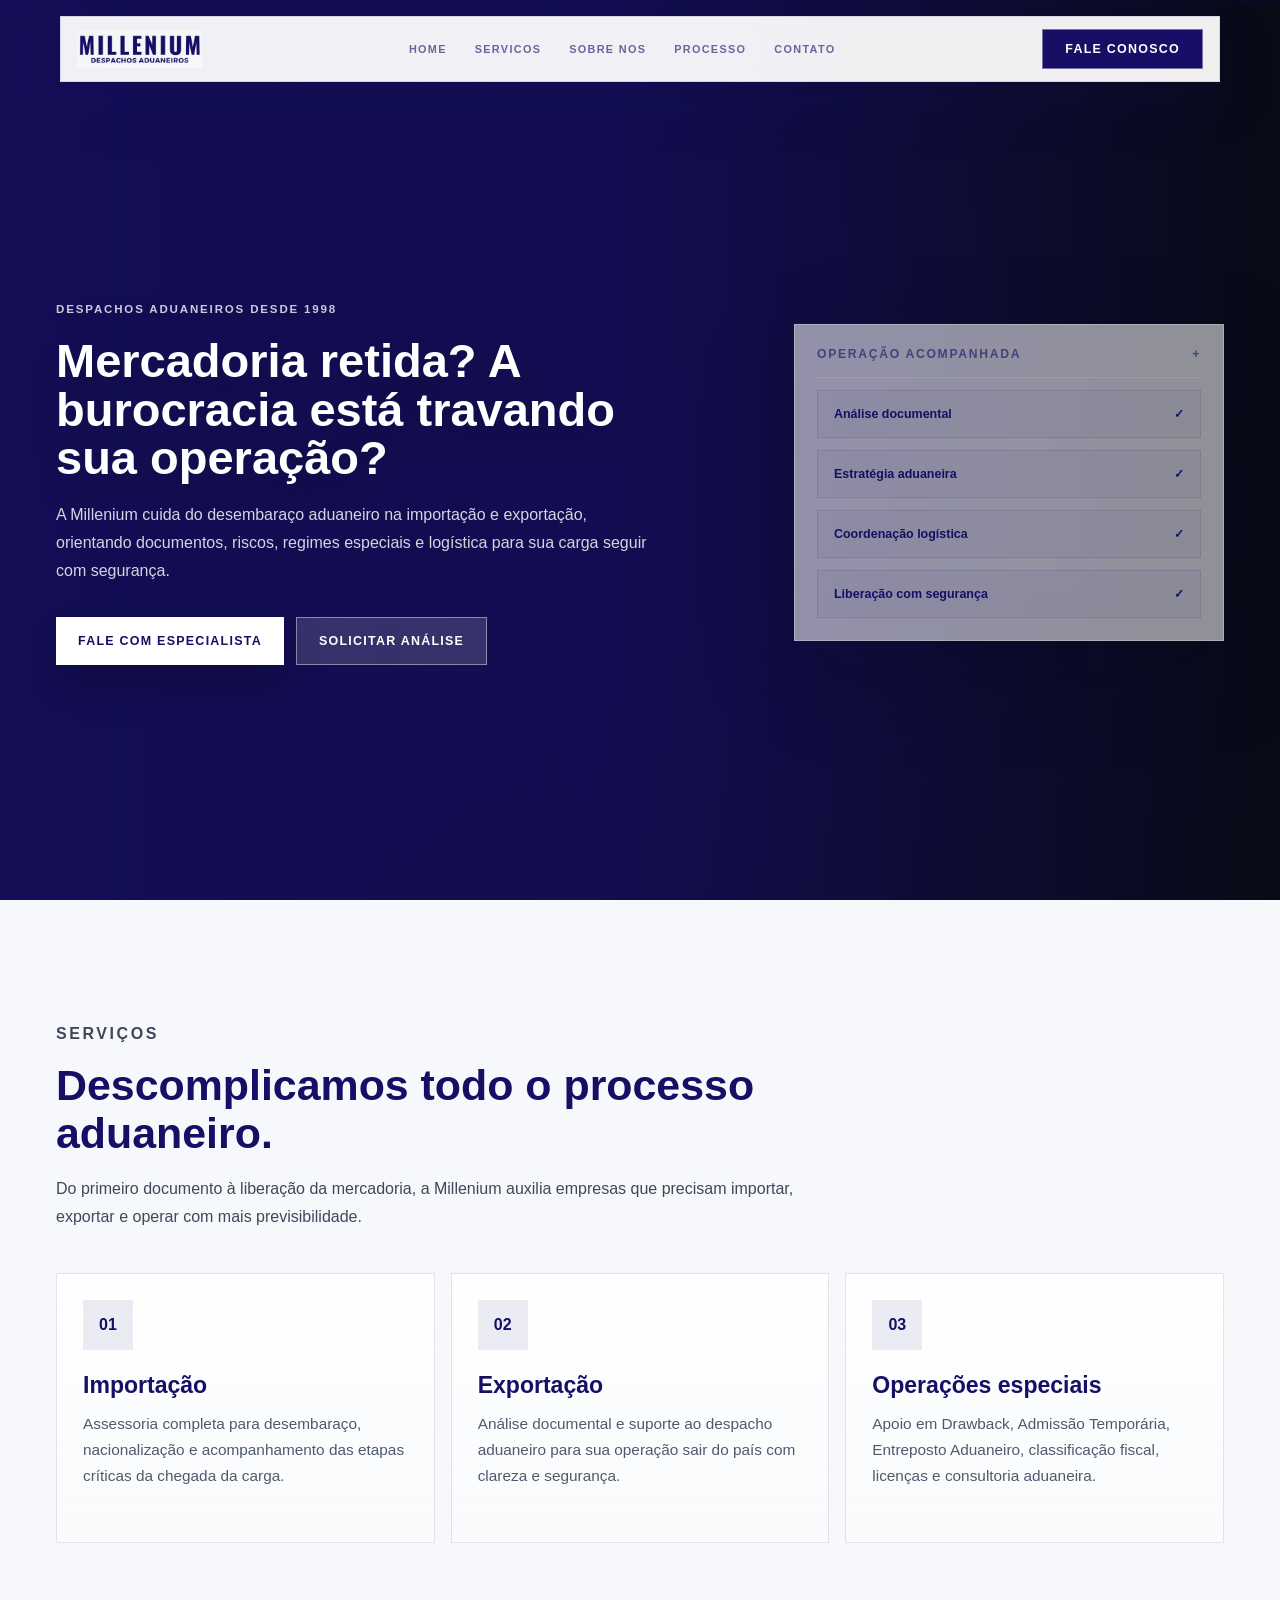
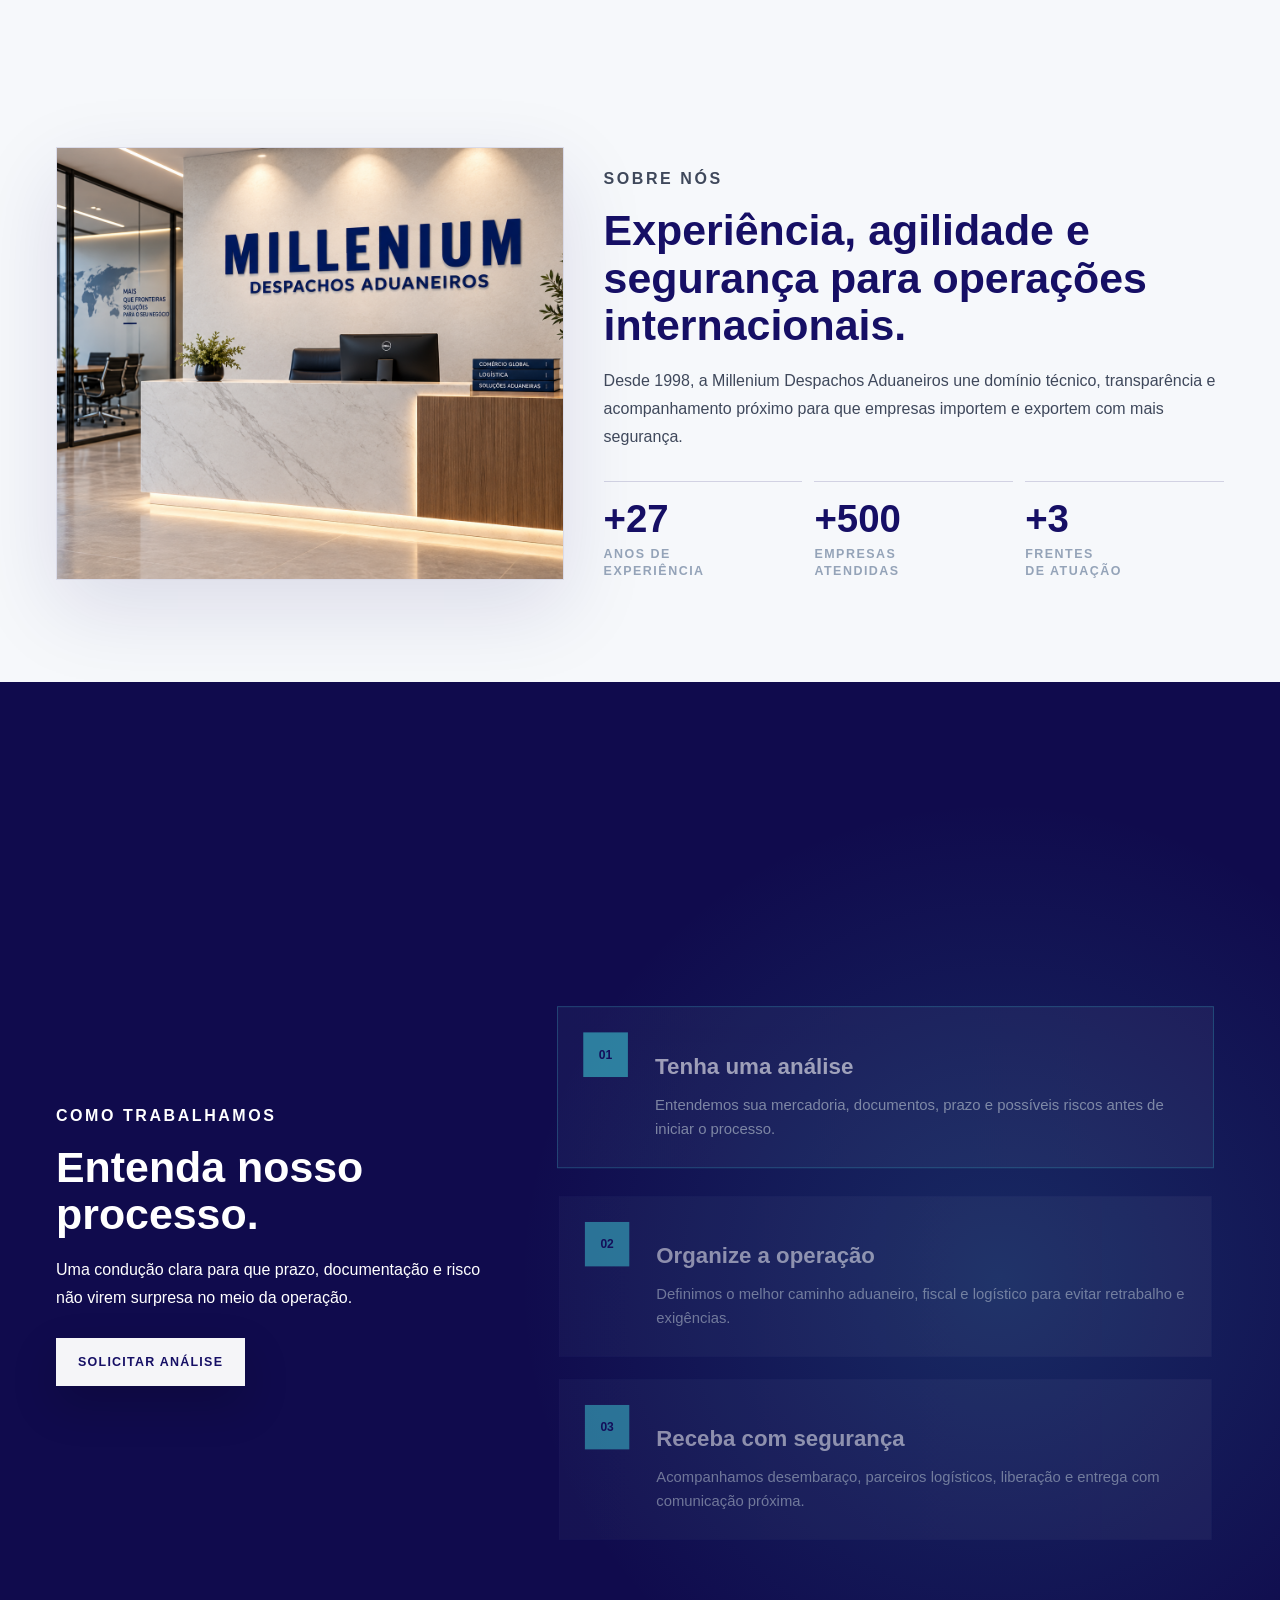
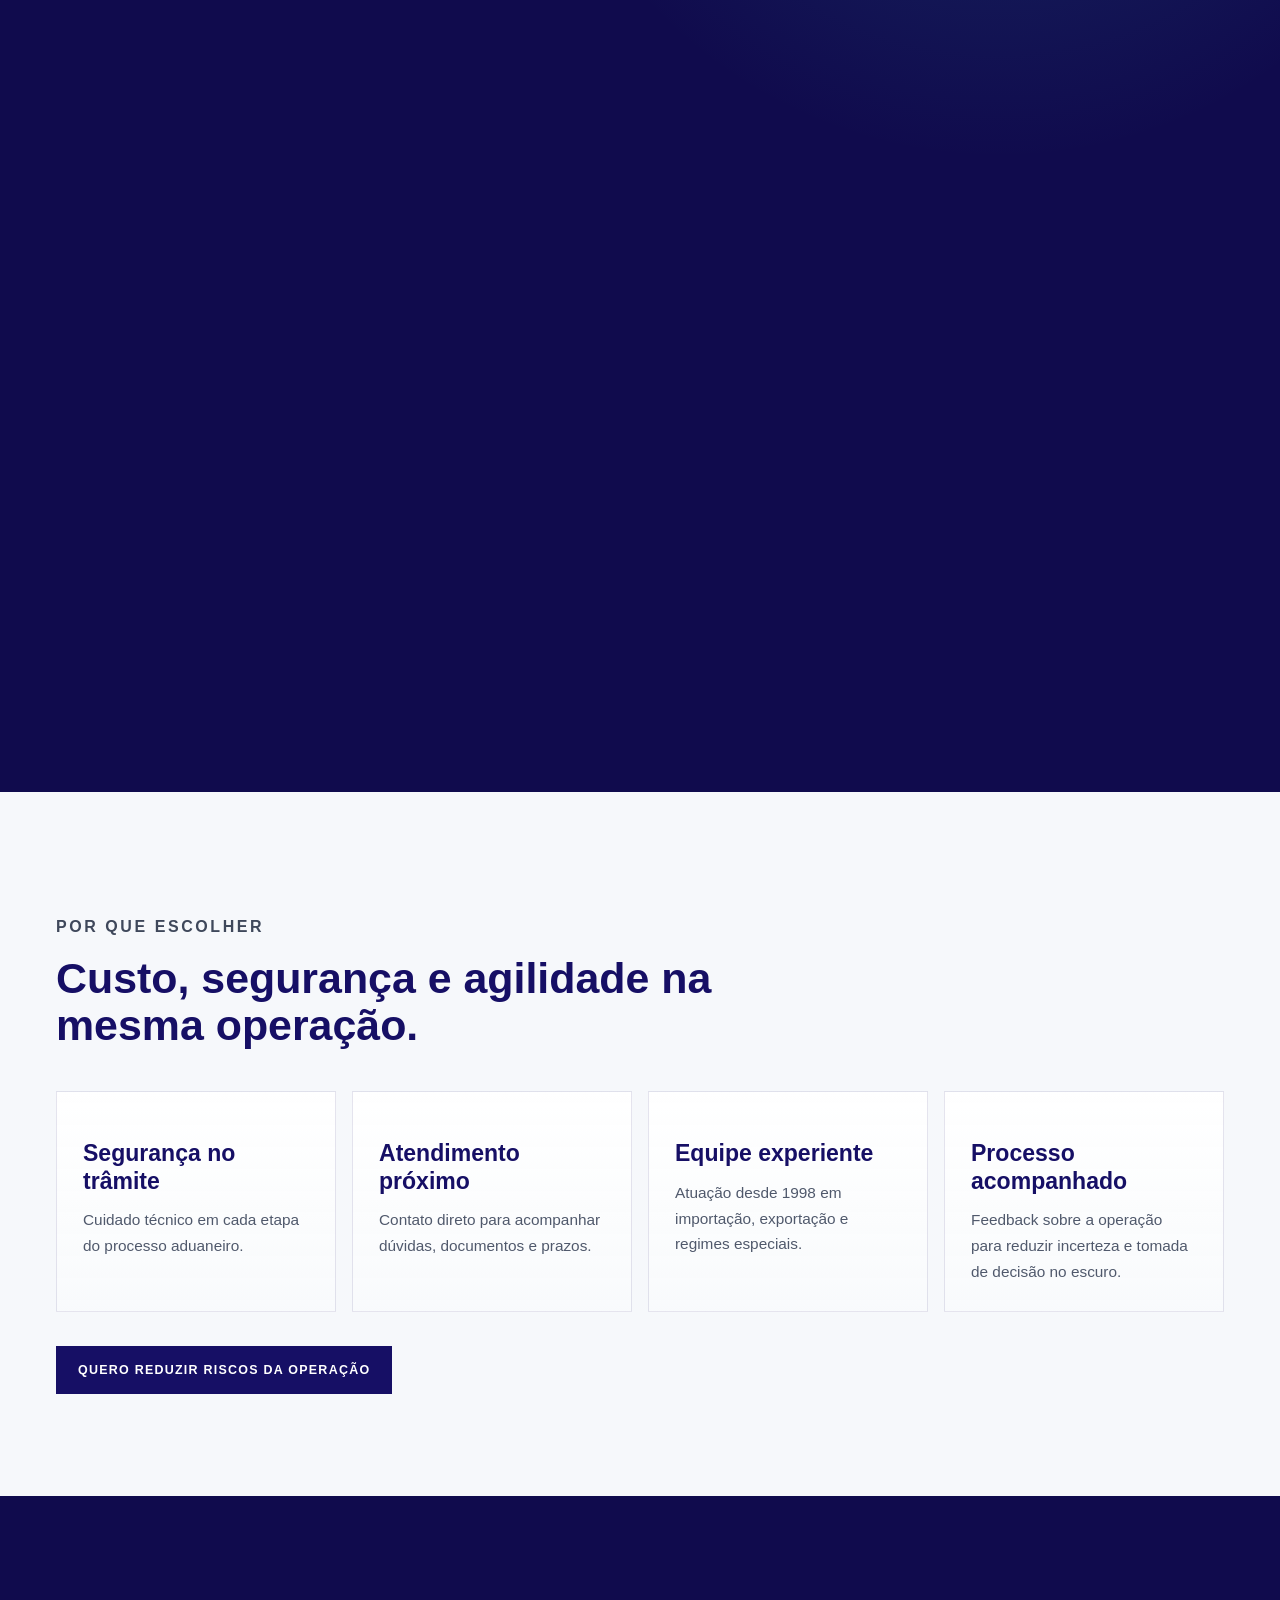
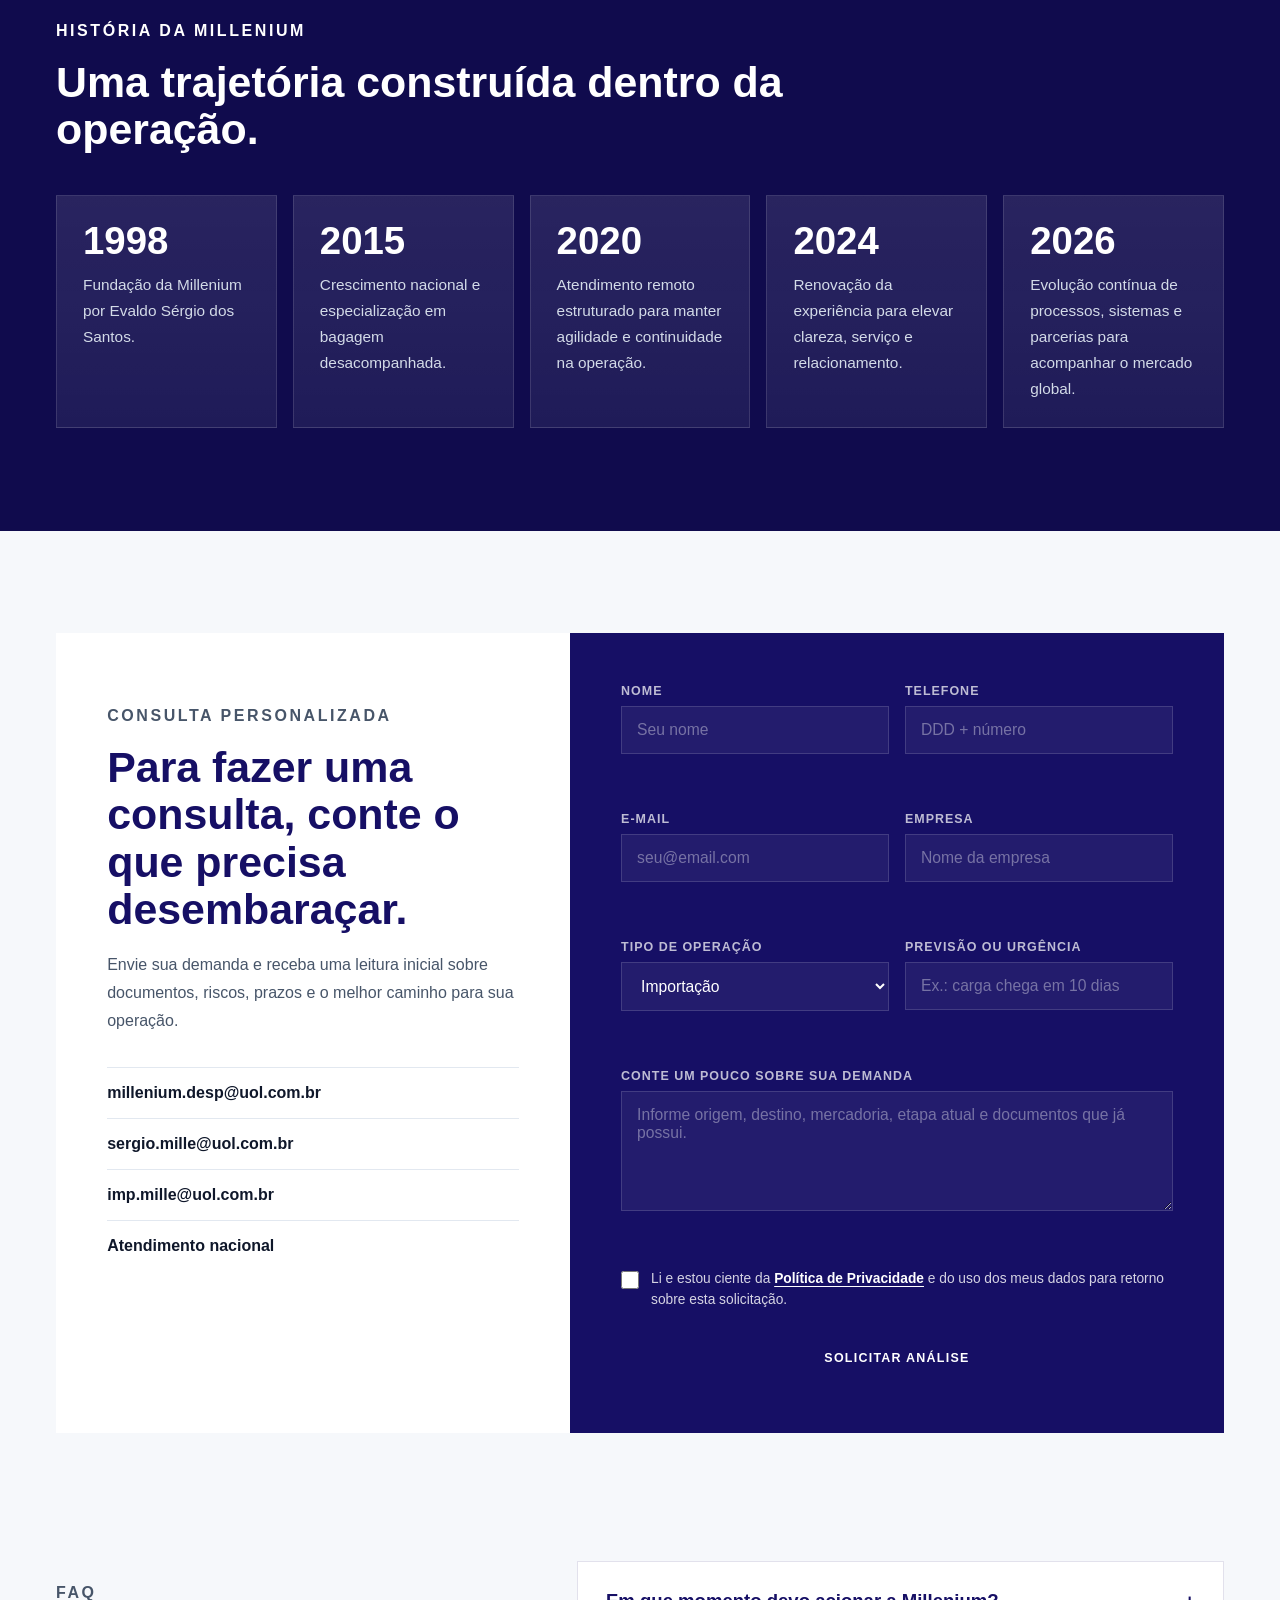
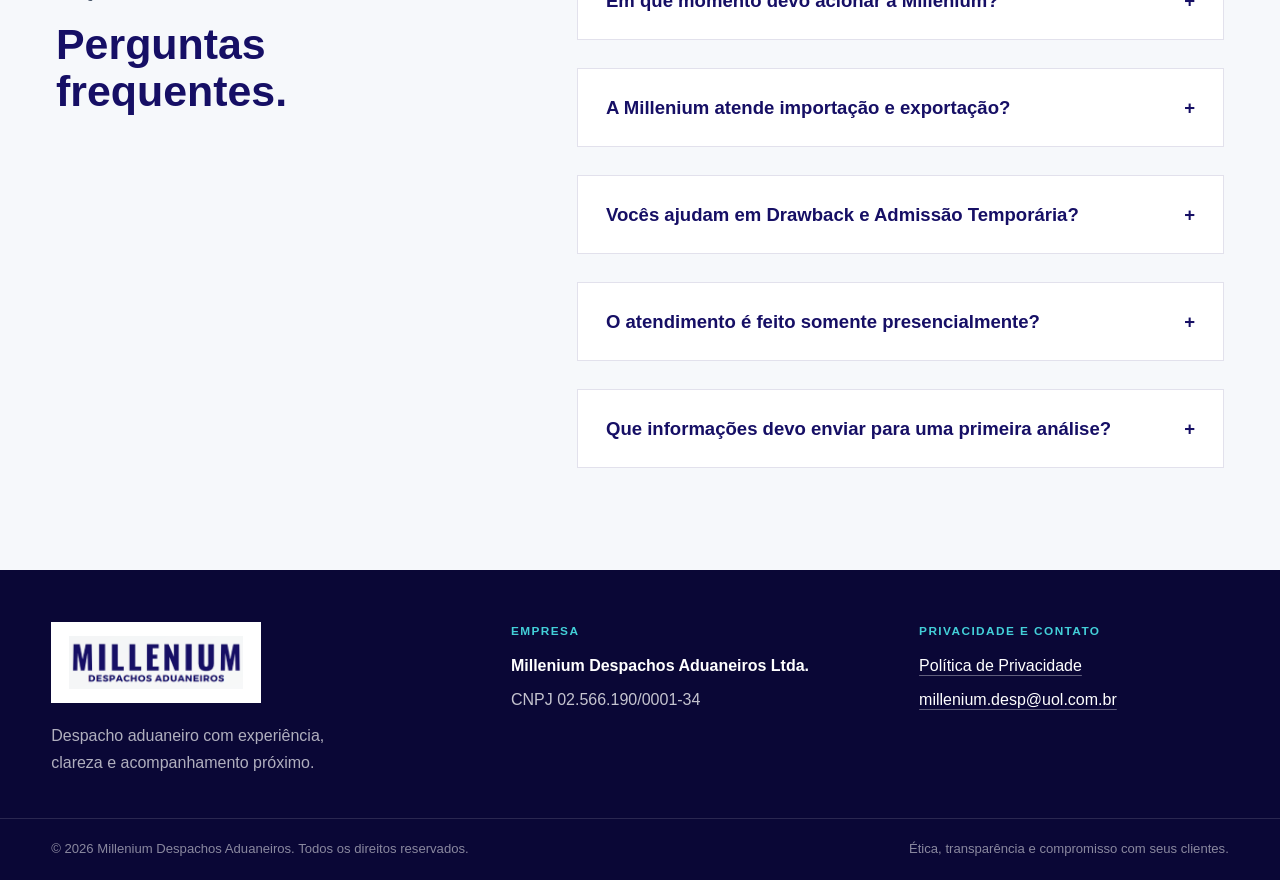
==== commit a57850ad: "Compact mobile contact form and improve autofill" ====
--- a/index.html
+++ b/index.html
@@ -317,6 +317,10 @@
         animation: enter 850ms 160ms cubic-bezier(0.22, 1, 0.36, 1) both;
       }
 
+      .hero-continue {
+        display: none;
+      }
+
       .panel-top,
       .signal-row,
       .contact-line {
@@ -1033,8 +1037,8 @@
         }
 
         .header-logo {
-          height: 34px;
-          max-width: 190px;
+          height: 44px;
+          max-width: min(240px, 100%);
         }
 
         .header-cta {
@@ -1056,8 +1060,64 @@
           min-height: 100svh;
           grid-template-columns: minmax(0, 1fr);
           align-items: start;
-          padding-top: 4.85rem;
-          overflow: hidden;
+          padding-top: 7rem;
+          padding-bottom: 24px;
+          row-gap: 32px;
+          overflow: visible;
+        }
+
+        .hero::after {
+          content: "";
+          position: absolute;
+          inset: auto 0 0;
+          height: 190px;
+          background: var(--bg);
+          border-radius: 24px 24px 0 0;
+          pointer-events: none;
+        }
+
+        .hero .hero-panel {
+          background: #fff;
+          border-color: rgba(22, 15, 101, 0.14);
+          border-radius: 8px;
+          box-shadow: 0 12px 28px rgba(22, 15, 101, 0.1);
+          backdrop-filter: none;
+        }
+
+        .hero .panel-top {
+          color: var(--brand);
+          font-size: 0.875rem;
+          letter-spacing: 0;
+        }
+
+        .hero .signal-row {
+          font-size: 0.875rem;
+          letter-spacing: 0;
+          animation: none;
+        }
+
+        .hero-continue {
+          display: flex;
+          align-items: center;
+          justify-content: center;
+          gap: 10px;
+          min-height: 48px;
+          color: var(--brand);
+          font-size: 0.9375rem;
+          font-weight: 700;
+          letter-spacing: 0;
+          text-decoration: underline;
+          text-underline-offset: 4px;
+        }
+
+        .hero-continue:focus-visible {
+          outline: 2px solid var(--brand);
+          outline-offset: 4px;
+        }
+
+        #servicos {
+          padding-top: 24px;
+          scroll-margin-top: 108px;
         }
 
         .hero-media {
@@ -1206,9 +1266,49 @@
         form {
           background: var(--brand);
           opacity: 1;
-          padding: 28px 20px;
-          gap: 14px;
-        }
+          grid-template-columns: minmax(0, 0.9fr) minmax(0, 1.1fr);
+          padding: 24px 16px;
+          gap: 12px;
+        }
+
+        #lead-form > label {
+          grid-column: 1 / -1;
+        }
+
+        #lead-form > label.compact-pair {
+          grid-column: auto;
+        }
+
+        #lead-form > label:not(.privacy-consent) {
+          grid-template-rows: auto auto;
+          gap: 6px;
+          font-size: 0.875rem;
+          letter-spacing: 0;
+          text-transform: none;
+        }
+
+        #lead-form input:not([type="checkbox"]),
+        #lead-form select,
+        #lead-form textarea {
+          min-height: 44px;
+          padding: 10px 9px;
+          font-size: 1rem;
+        }
+
+        #lead-form textarea {
+          height: 104px;
+          min-height: 104px;
+          resize: vertical;
+        }
+
+        #lead-form .field-error:not(.is-visible) {
+          display: none;
+        }
+
+        #lead-form button {
+          min-height: 48px;
+        }
+
 
         .form-copy .contact-list {
           display: none;
@@ -1285,6 +1385,7 @@
             <div class="signal-row"><span>Coordenação logística</span><strong>✓</strong></div>
             <div class="signal-row"><span>Liberação com segurança</span><strong>✓</strong></div>
           </aside>
+          <a class="hero-continue" href="#servicos">Conheça nossos serviços <span aria-hidden="true">&#8595;</span></a>
         </div>
       </section>
 
@@ -1387,10 +1488,10 @@
             </div>
             <form id="lead-form" action="enviar-formulario.php" method="post" novalidate>
               <input class="hidden-honeypot" type="text" name="_honey" tabindex="-1" autocomplete="off" />
-              <label>Nome<input name="nome" type="text" placeholder="Seu nome" required aria-describedby="erro-nome" /><span class="field-error" id="erro-nome"></span></label>
-              <label>Empresa<input name="empresa" type="text" placeholder="Nome da empresa" /></label>
-              <label>E-mail<input name="email" type="email" placeholder="seu@email.com" required aria-describedby="erro-email" /><span class="field-error" id="erro-email"></span></label>
-              <label>Telefone<input name="telefone" type="tel" placeholder="(00) 00000-0000" /></label>
+              <label class="compact-pair">Nome<input name="nome" type="text" autocomplete="name" placeholder="Seu nome" required aria-describedby="erro-nome" /><span class="field-error" id="erro-nome"></span></label>
+              <label class="compact-pair">Telefone<input name="telefone" type="tel" autocomplete="tel" placeholder="DDD + número" /></label>
+              <label>E-mail<input name="email" type="email" autocomplete="email" placeholder="seu@email.com" required aria-describedby="erro-email" /><span class="field-error" id="erro-email"></span></label>
+              <label>Empresa<input name="empresa" type="text" autocomplete="organization" placeholder="Nome da empresa" /></label>
               <label>Tipo de operação<select name="tipo_de_operacao"><option>Importação</option><option>Exportação</option><option>Drawback</option><option>Admissão Temporária</option><option>Consultoria aduaneira</option><option>Outro</option></select></label>
               <label>Previsão ou urgência<input name="prazo" type="text" placeholder="Ex.: carga chega em 10 dias" /></label>
               <label class="full">Conte um pouco sobre sua demanda<textarea name="mensagem" placeholder="Informe origem, destino, mercadoria, etapa atual e documentos que já possui." rows="5" required aria-describedby="erro-mensagem"></textarea><span class="field-error" id="erro-mensagem"></span></label>
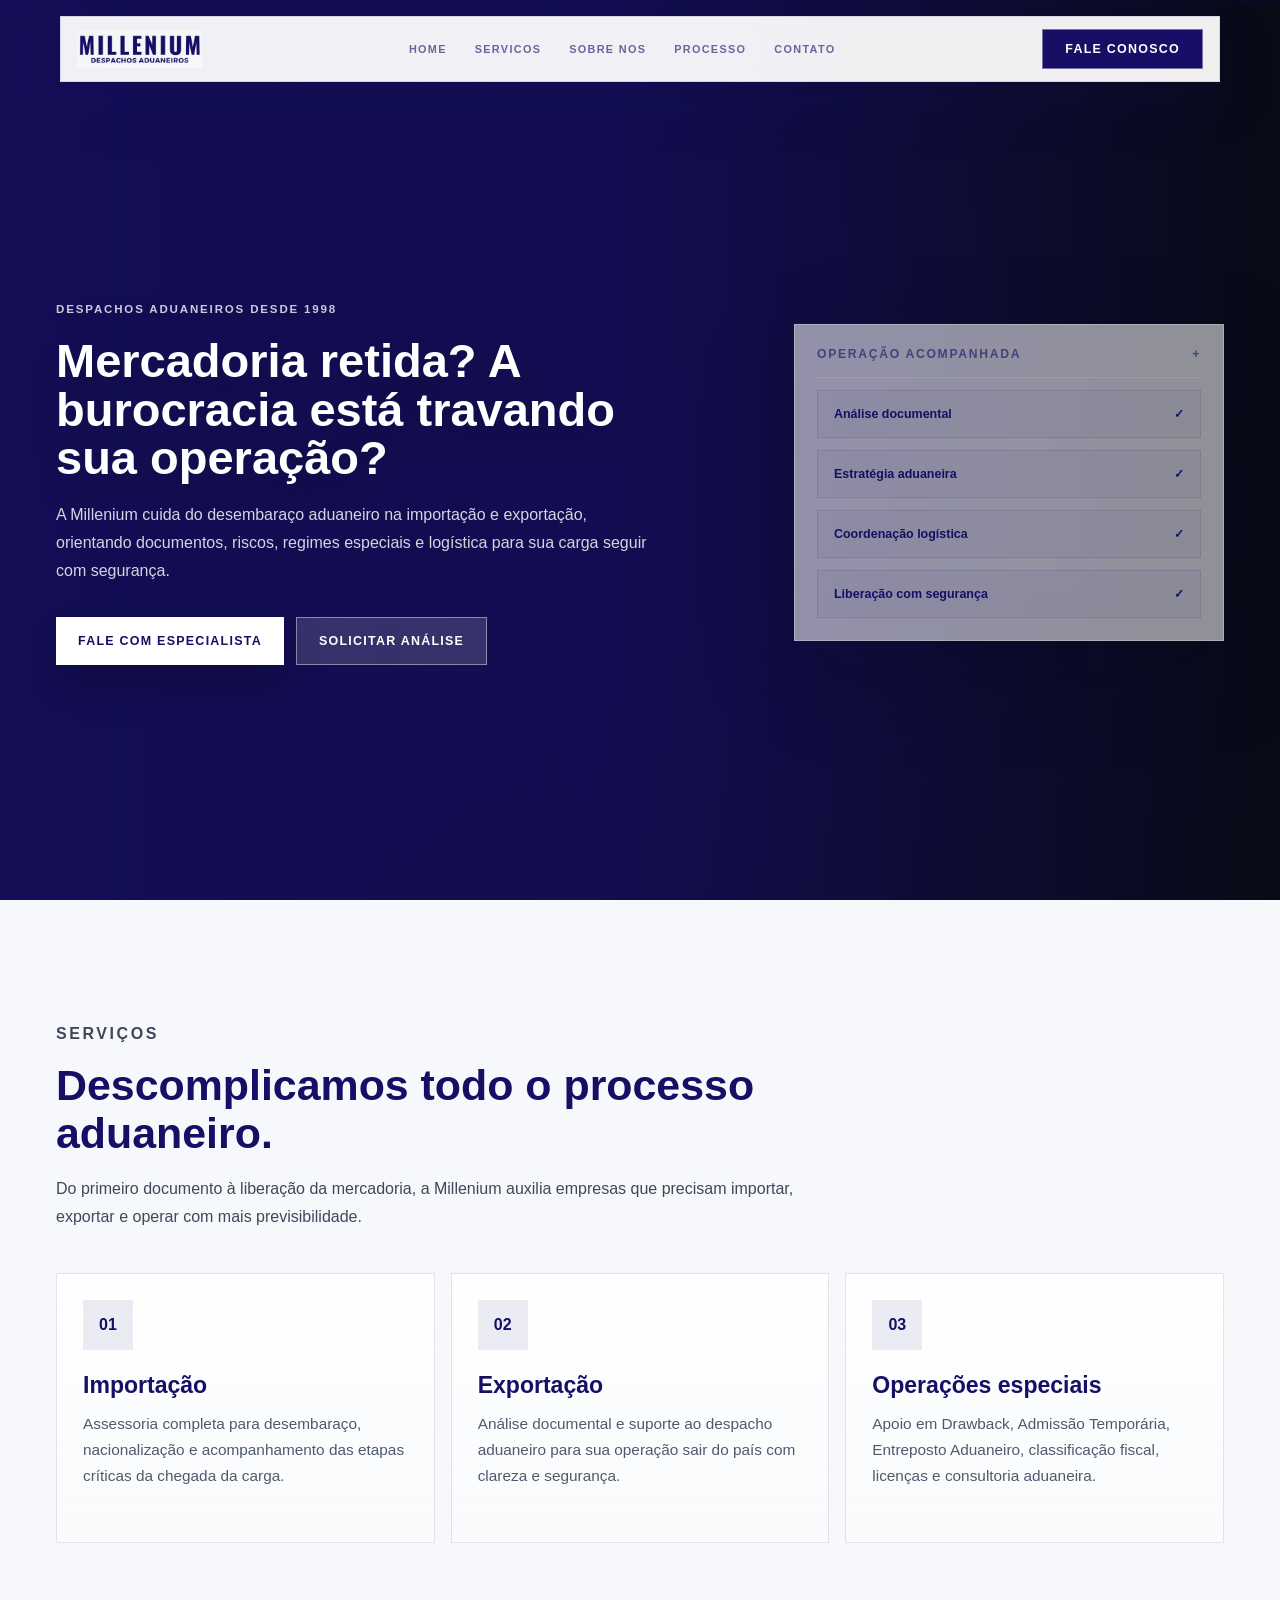
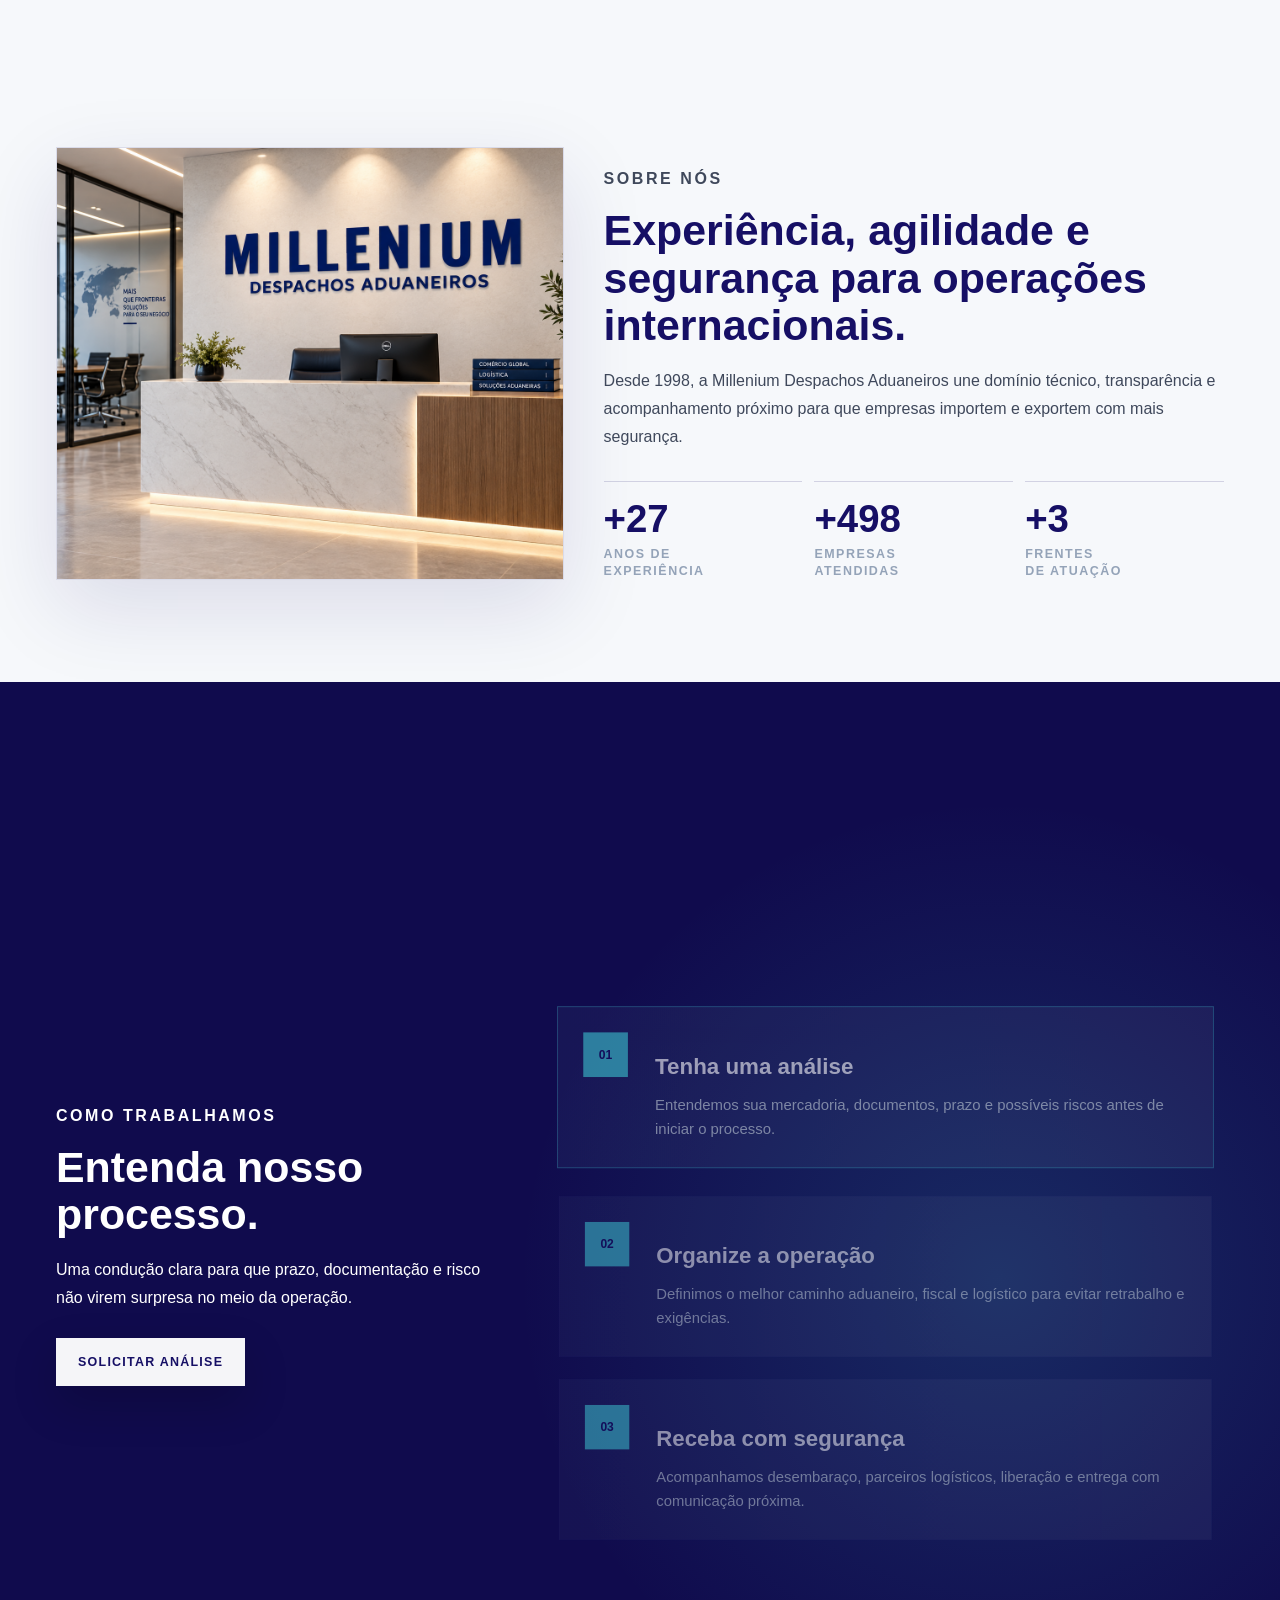
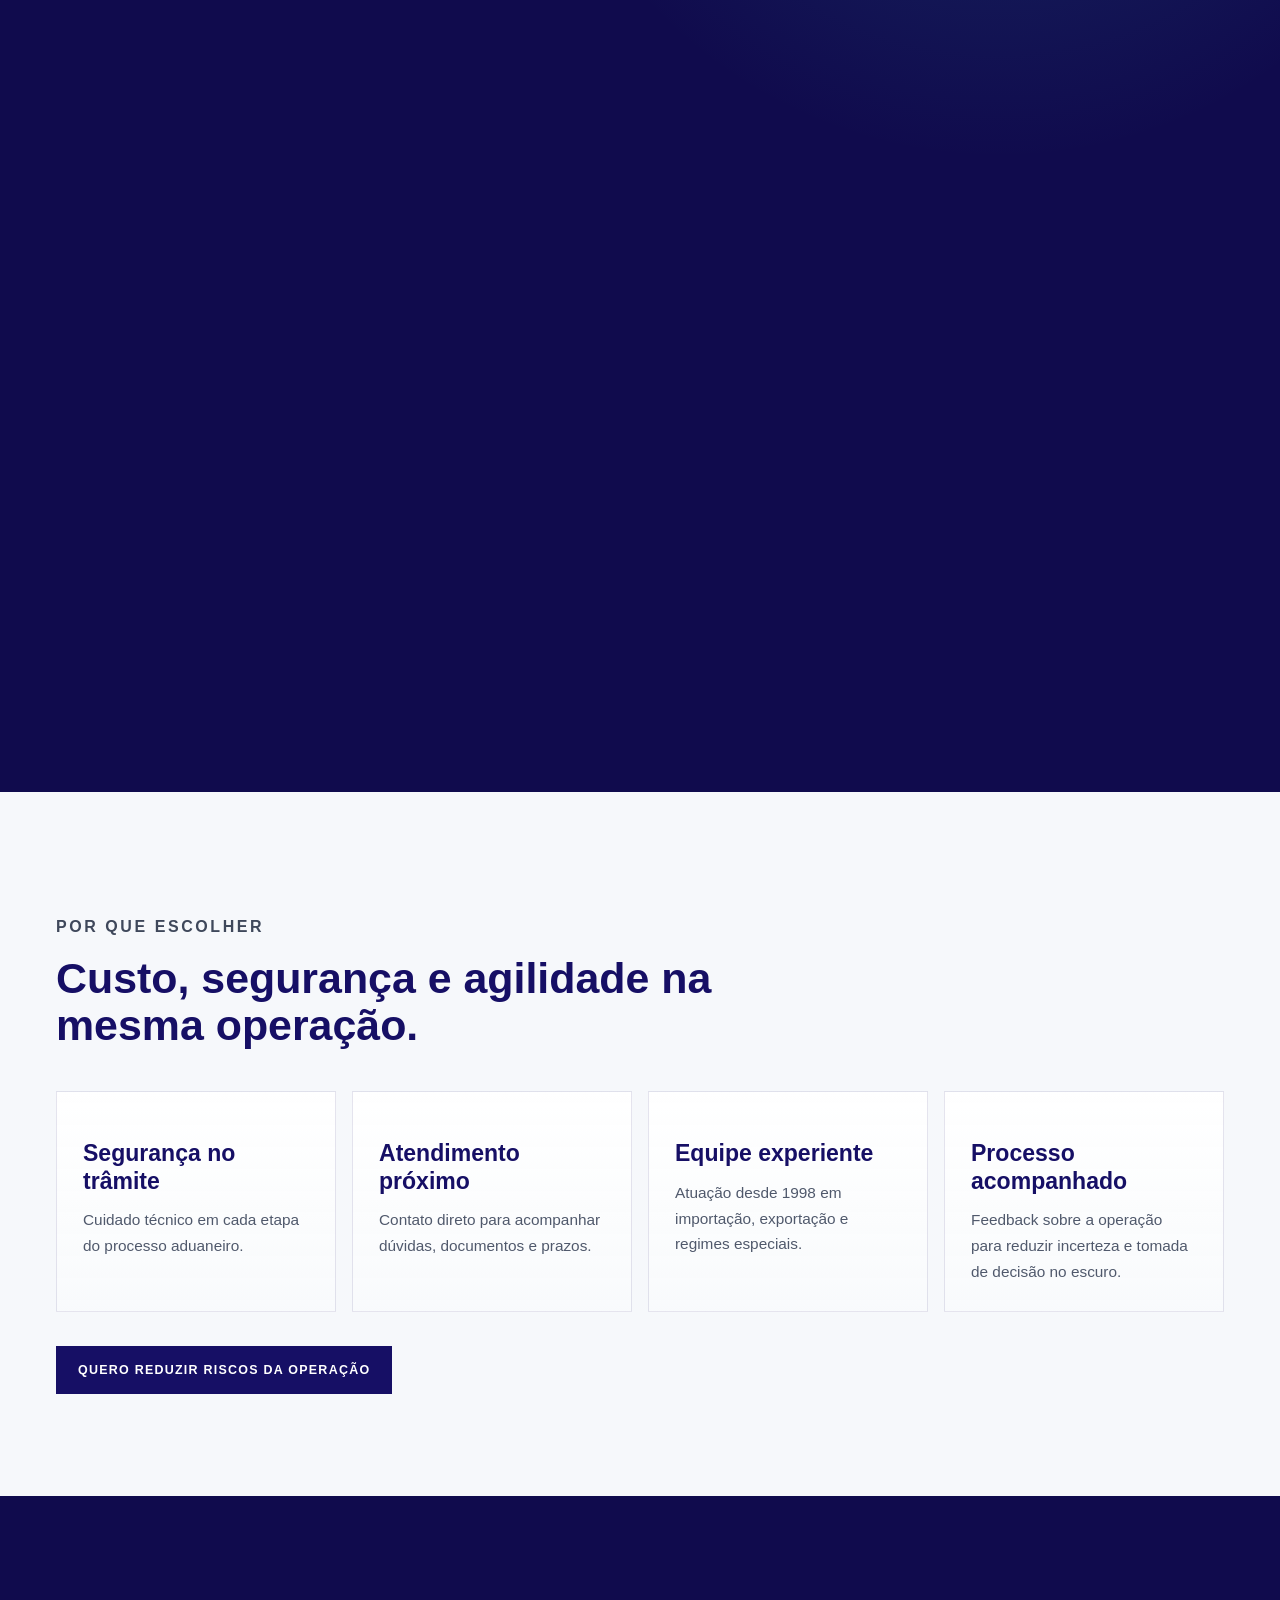
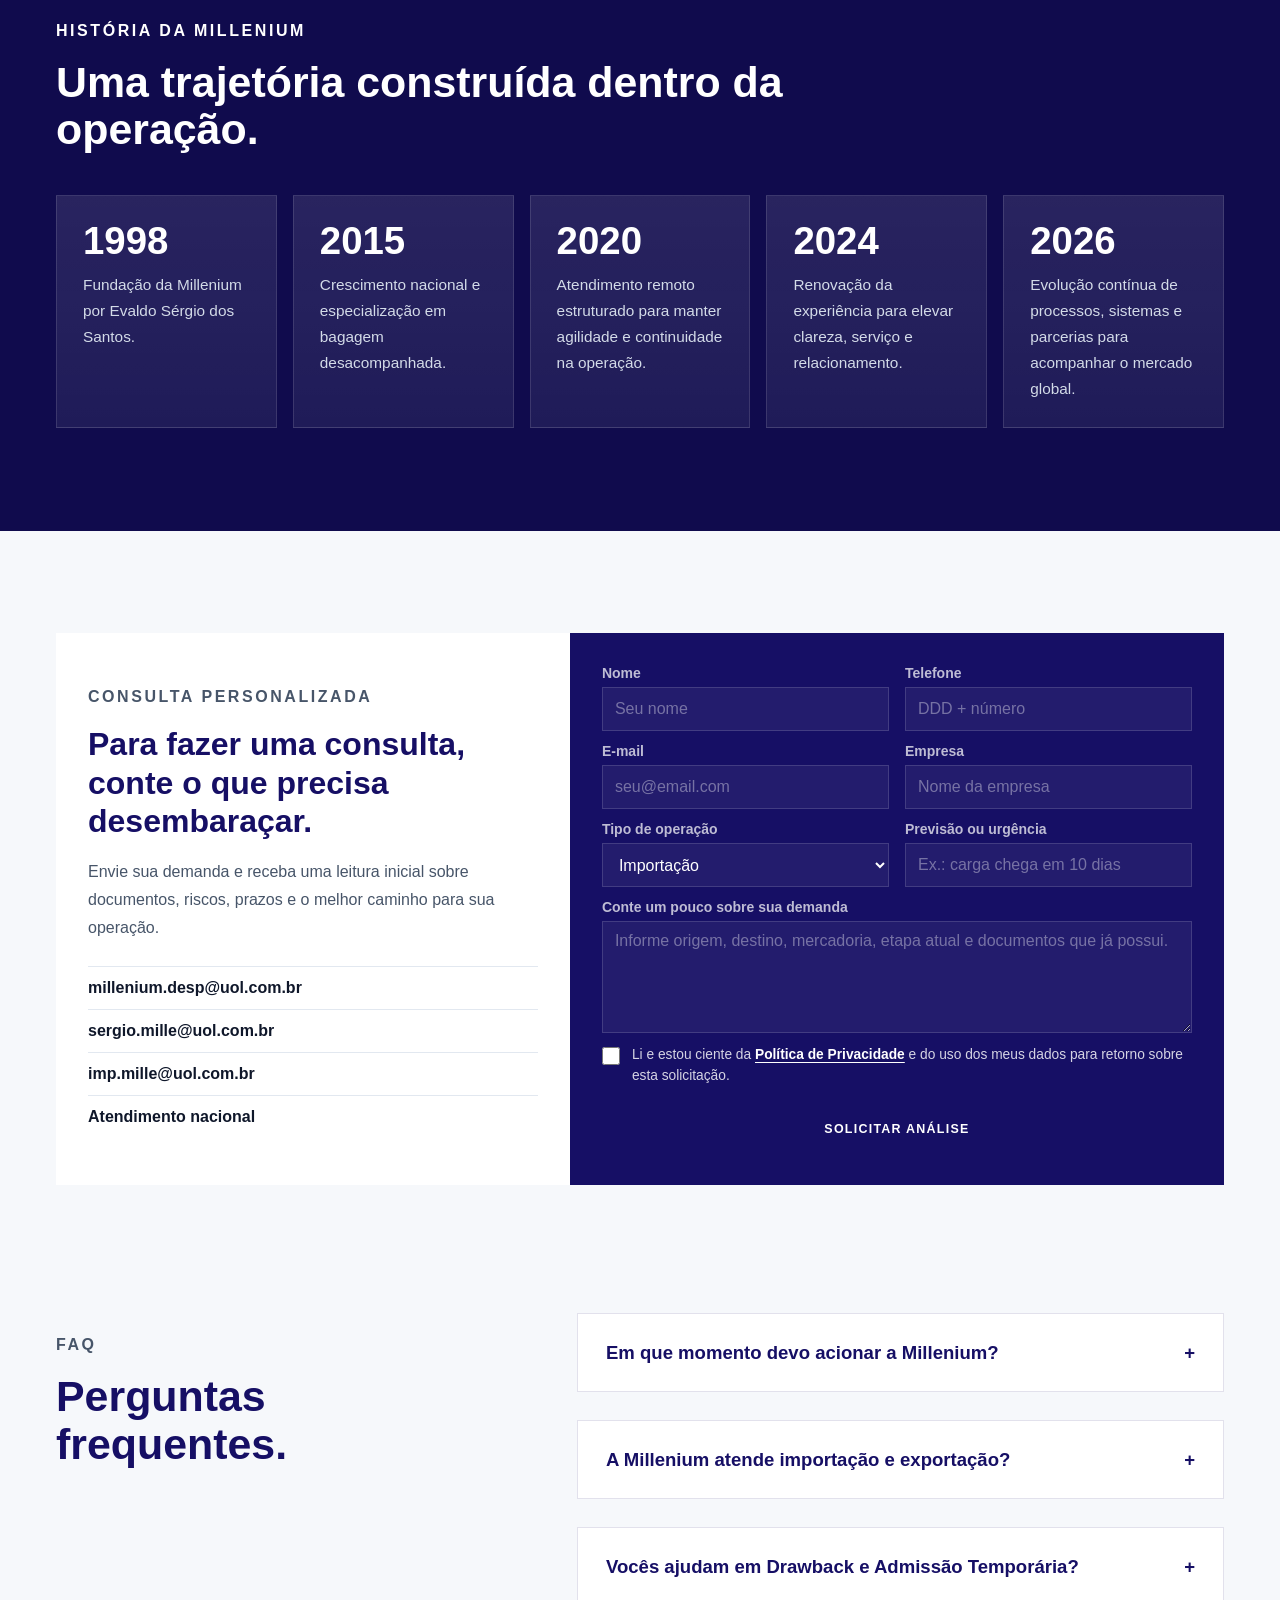
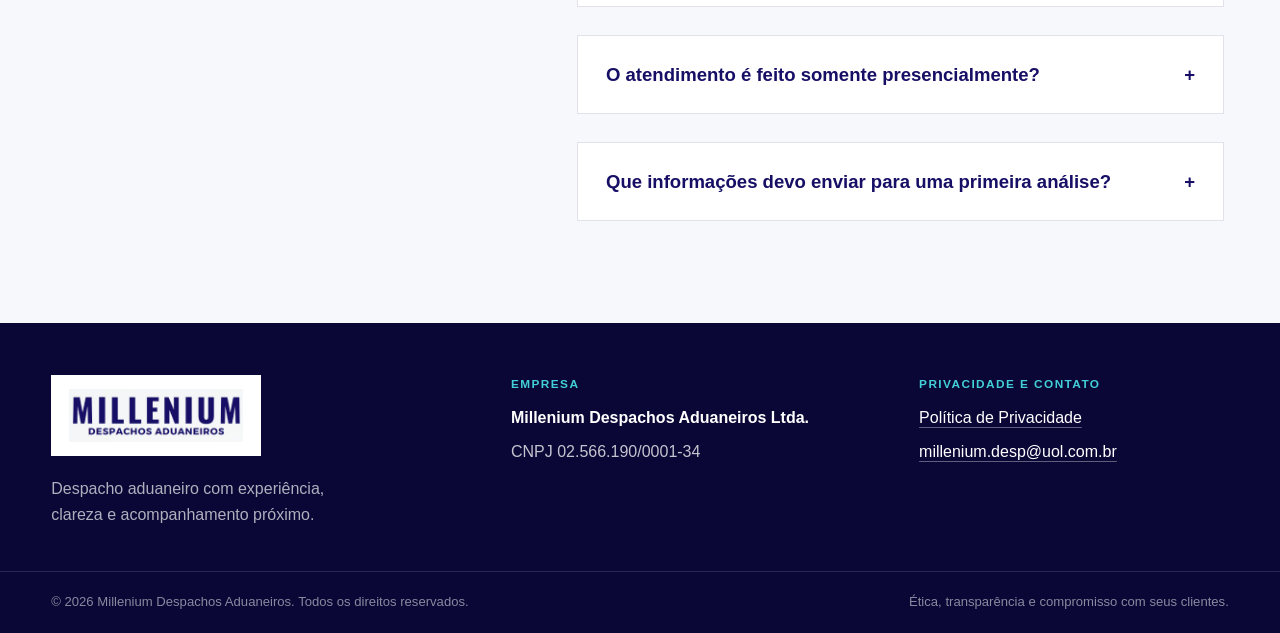
==== commit f09a36e2: "Compact desktop form and add gentle one-time scroll entrances" ====
--- a/index.html
+++ b/index.html
@@ -400,9 +400,6 @@
           border-color 360ms ease,
           box-shadow 360ms ease,
           background 360ms ease;
-        animation: reveal linear both;
-        animation-timeline: view();
-        animation-range: entry 0% cover 24%;
       }
 
       .card {
@@ -489,9 +486,6 @@
         border: 1px solid rgba(22, 15, 101, 0.12);
         overflow: hidden;
         box-shadow: 0 28px 80px rgba(22, 15, 101, 0.12);
-        animation: reveal linear both;
-        animation-timeline: view();
-        animation-range: entry 6% cover 42%;
       }
 
       .image-frame img {
@@ -1331,6 +1325,80 @@
         .site-footer-bottom {
           flex-direction: column;
           gap: 8px;
+        }
+      }
+      @media (prefers-reduced-motion: no-preference) {
+        .scroll-reveal {
+          transition: opacity 600ms ease, translate 600ms cubic-bezier(0.22, 1, 0.36, 1),
+            transform 360ms ease, border-color 360ms ease, box-shadow 360ms ease, background 360ms ease;
+        }
+
+        .scroll-reveal.is-reveal-pending {
+          opacity: 0;
+          translate: 0 18px;
+        }
+
+        .scroll-reveal:focus-within {
+          opacity: 1;
+          translate: none;
+          transition: none;
+        }
+      }
+
+      @media (min-width: 641px) {
+        .form-copy, #lead-form {
+          padding: 32px;
+        }
+
+        .form-copy h2 {
+          font-size: 2rem;
+          line-height: 1.2;
+        }
+
+        .form-copy .contact-list {
+          gap: 12px;
+          margin-top: 24px;
+        }
+
+        .form-copy .contact-list > div {
+          padding-top: 12px;
+        }
+
+        #lead-form {
+          align-content: start;
+          gap: 12px 16px;
+        }
+
+        #lead-form > label:not(.privacy-consent) {
+          grid-template-rows: auto auto;
+          gap: 6px;
+          font-size: 0.875rem;
+          letter-spacing: 0;
+          text-transform: none;
+        }
+
+        #lead-form .field-error:not(.is-visible) {
+          display: none;
+        }
+
+        #lead-form input:not([type="checkbox"]), #lead-form select, #lead-form textarea {
+          min-height: 44px;
+          padding: 10px 12px;
+          font-size: 1rem;
+        }
+
+        #lead-form textarea {
+          height: 112px;
+          min-height: 112px;
+        }
+      }
+
+      @media (prefers-reduced-motion: reduce) {
+        *, *::before, *::after {
+          scroll-behavior: auto !important;
+          animation-duration: 1ms !important;
+          animation-iteration-count: 1 !important;
+          transition-duration: 1ms !important;
         }
       }
     </style>
@@ -1552,6 +1620,45 @@
     </main>
 
     <script>
+      (() => {
+
+      const motion = window.matchMedia("(prefers-reduced-motion: reduce)");
+      if (motion.matches || !("IntersectionObserver" in window)) return;
+      const targets = Array.from(document.querySelectorAll(
+        ".section-heading, .section-head, .service-card, .card, .reason-card, .reason, .timeline-item, .image-frame, .about-copy, .form-shell, .faq-list"
+      ));
+      const observer = new IntersectionObserver((entries) => {
+        entries.forEach((entry) => {
+          if (!entry.isIntersecting) return;
+          entry.target.classList.remove("is-reveal-pending");
+          observer.unobserve(entry.target);
+        });
+      }, { threshold: 0, rootMargin: "0px 0px -24px 0px" });
+
+      // Enhance only offscreen content; the initial view and no-JS page stay visible.
+      targets.forEach((target) => {
+        if (target.getBoundingClientRect().top < window.innerHeight) return;
+        target.classList.add("scroll-reveal", "is-reveal-pending");
+        observer.observe(target);
+      });
+
+      const showAll = () => {
+        observer.disconnect();
+        targets.forEach((target) => target.classList.remove("is-reveal-pending", "scroll-reveal"));
+      };
+      const onMotionChange = () => { if (motion.matches) showAll(); };
+      const onFocus = (event) => {
+        if (!(event.target instanceof Element)) return;
+        const target = event.target.closest(".is-reveal-pending");
+        if (target) {
+          target.classList.remove("is-reveal-pending");
+          observer.unobserve(target);
+        }
+      };
+      motion.addEventListener("change", onMotionChange);
+      document.addEventListener("focusin", onFocus);
+      })();
+
       const progress = document.querySelector("#progress");
       const processSection = document.querySelector("#processo");
       const processCards = Array.from(document.querySelectorAll(".process-card"));
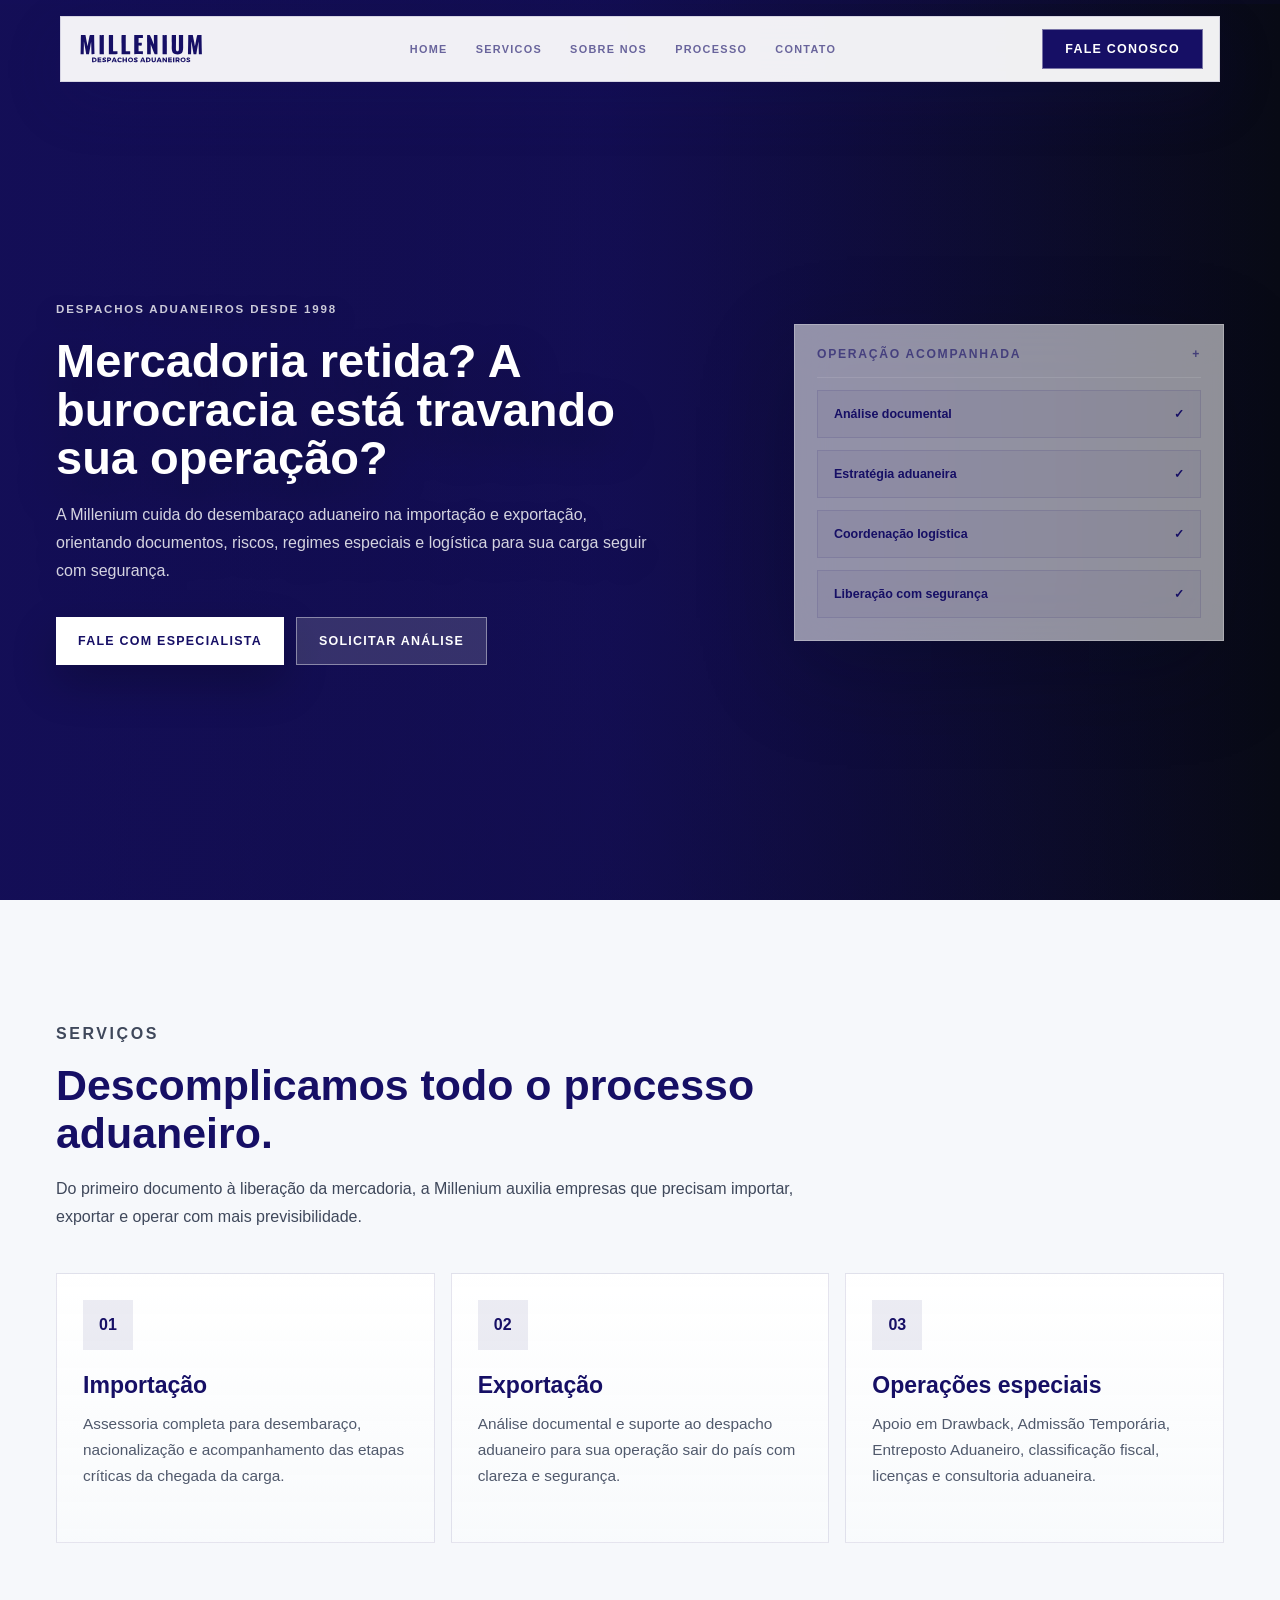
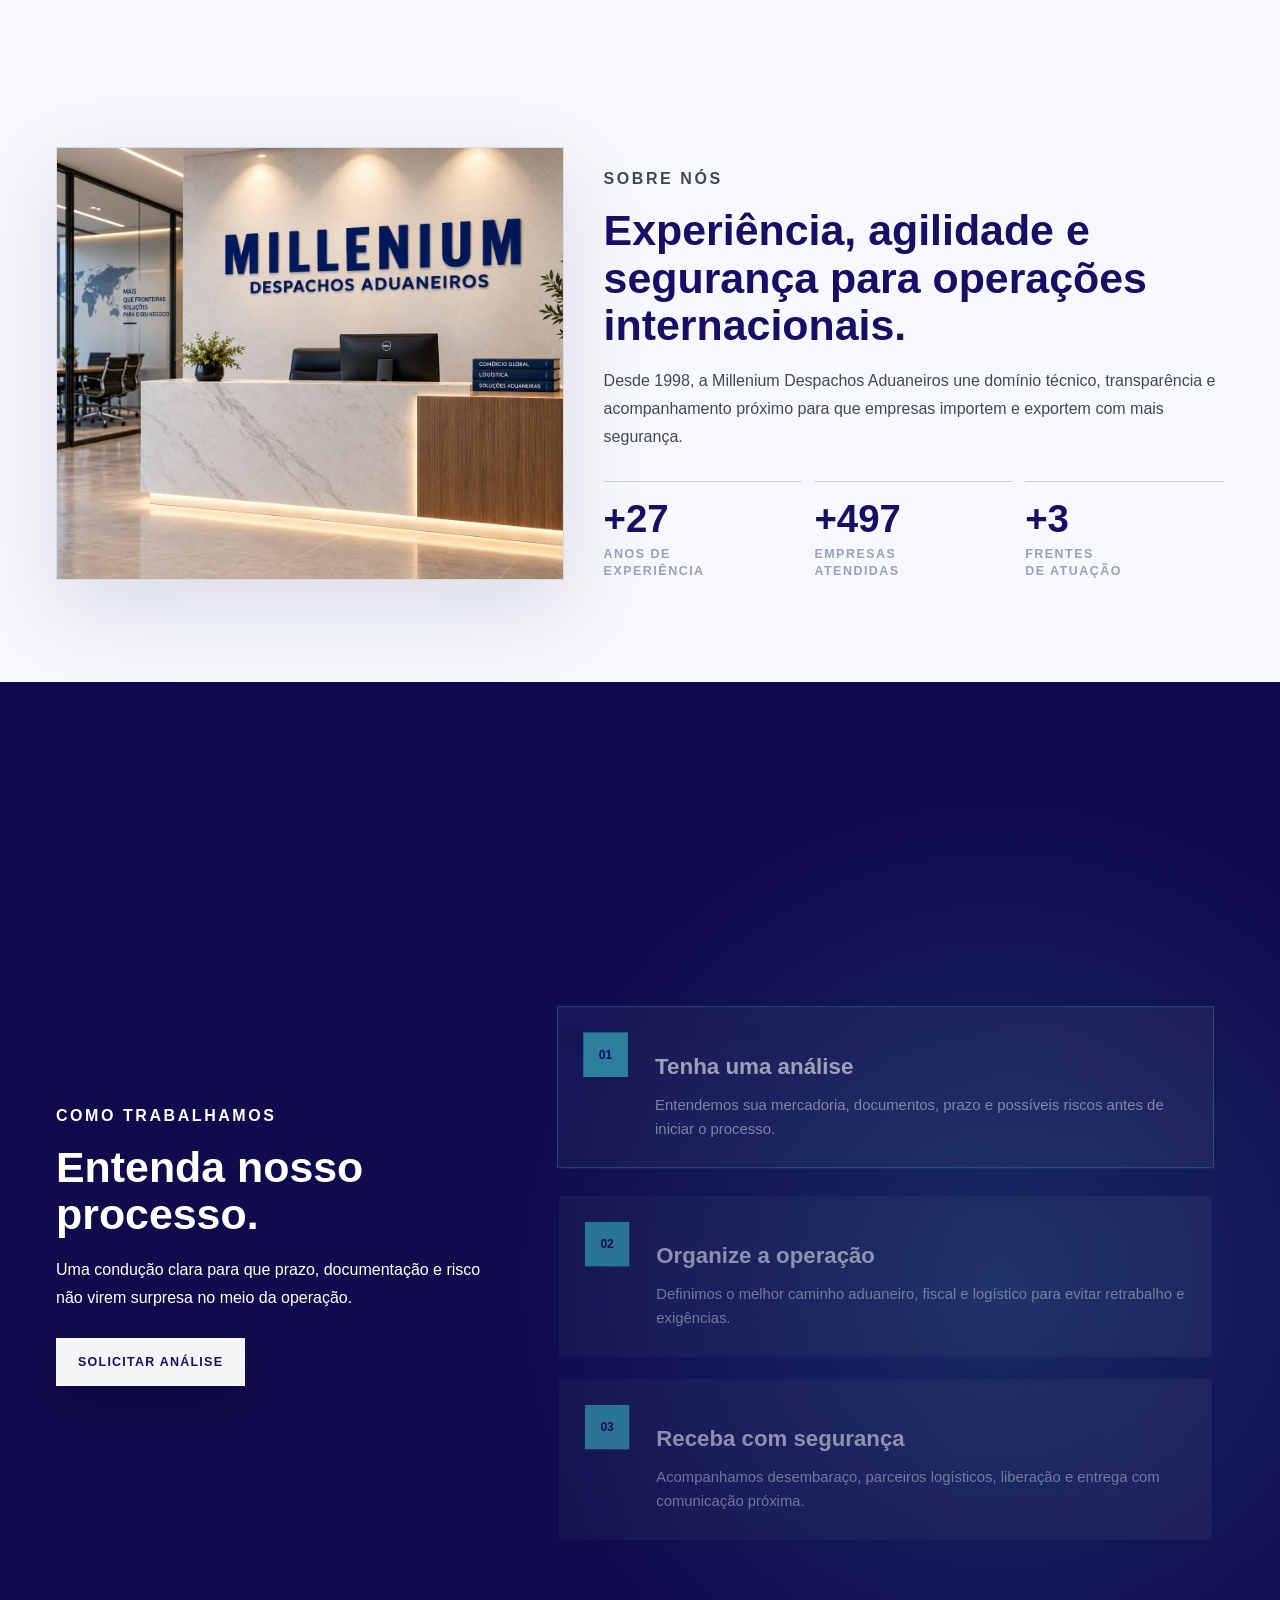
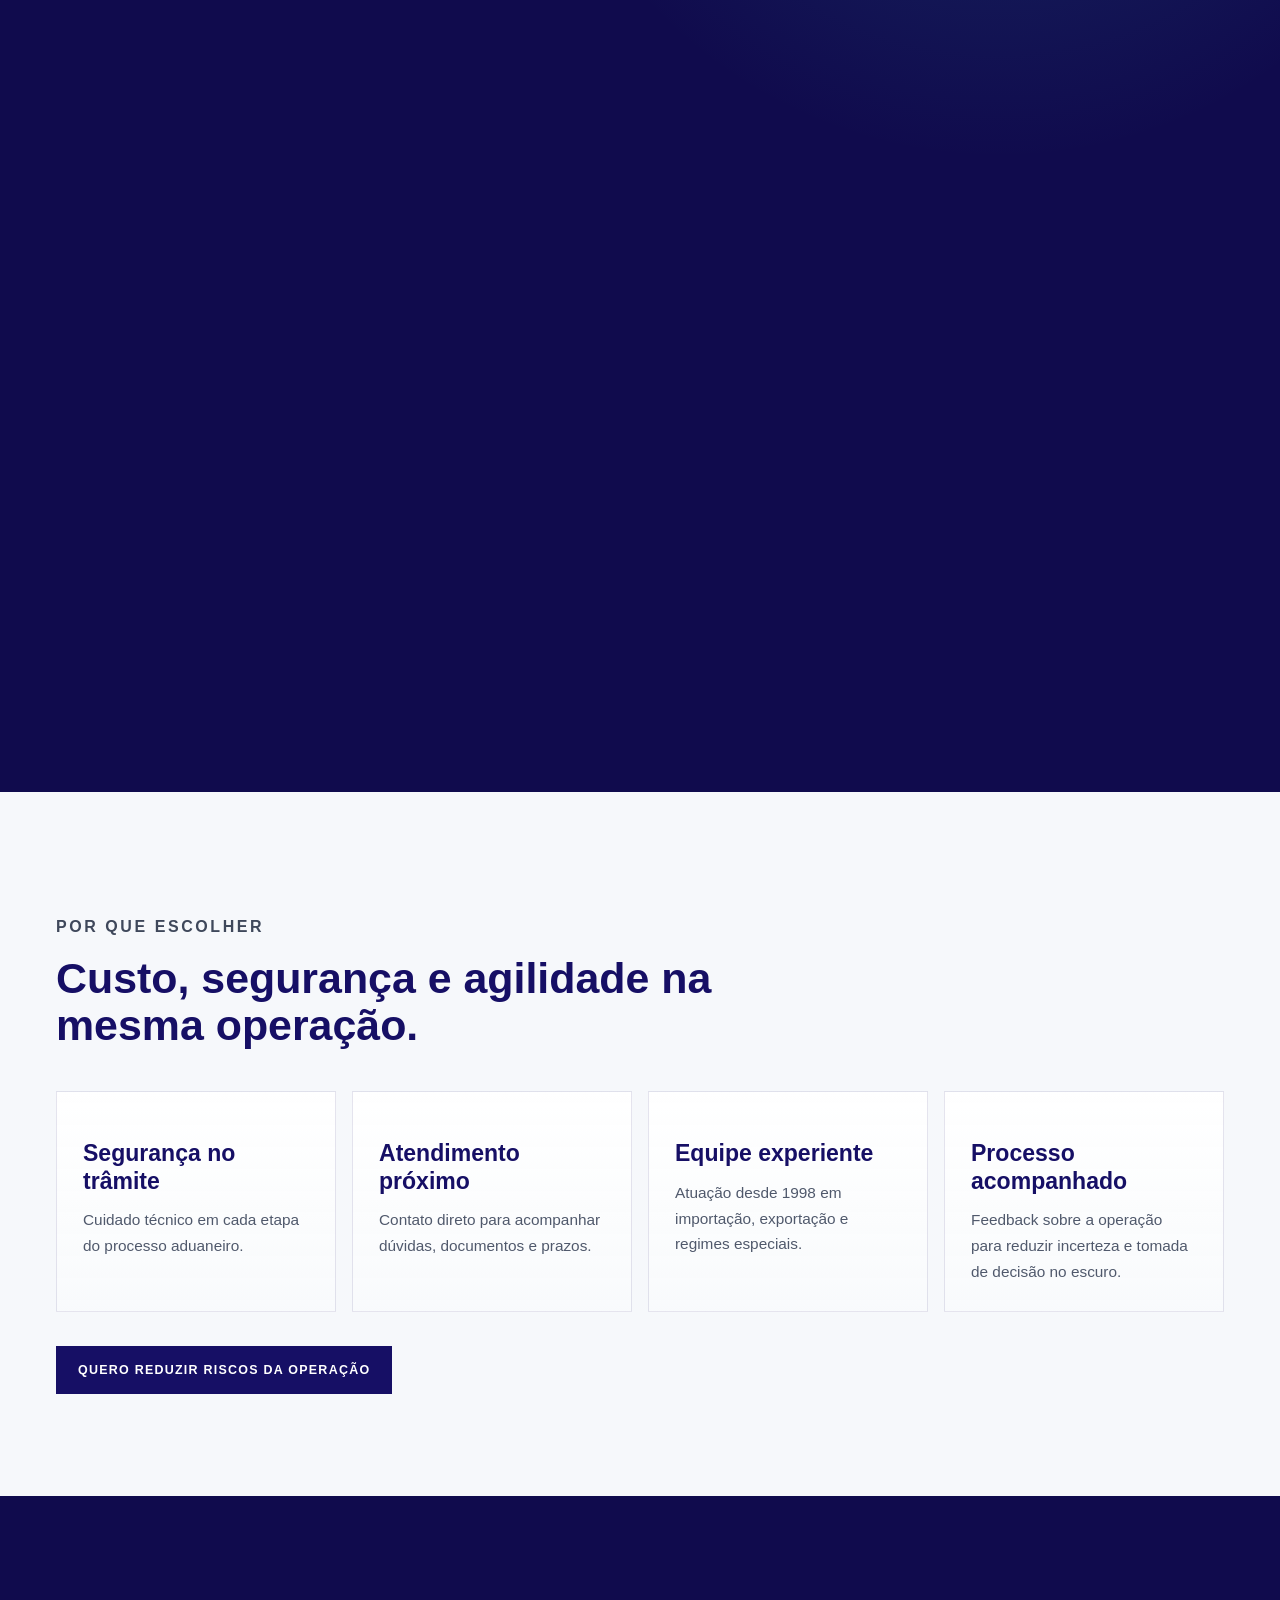
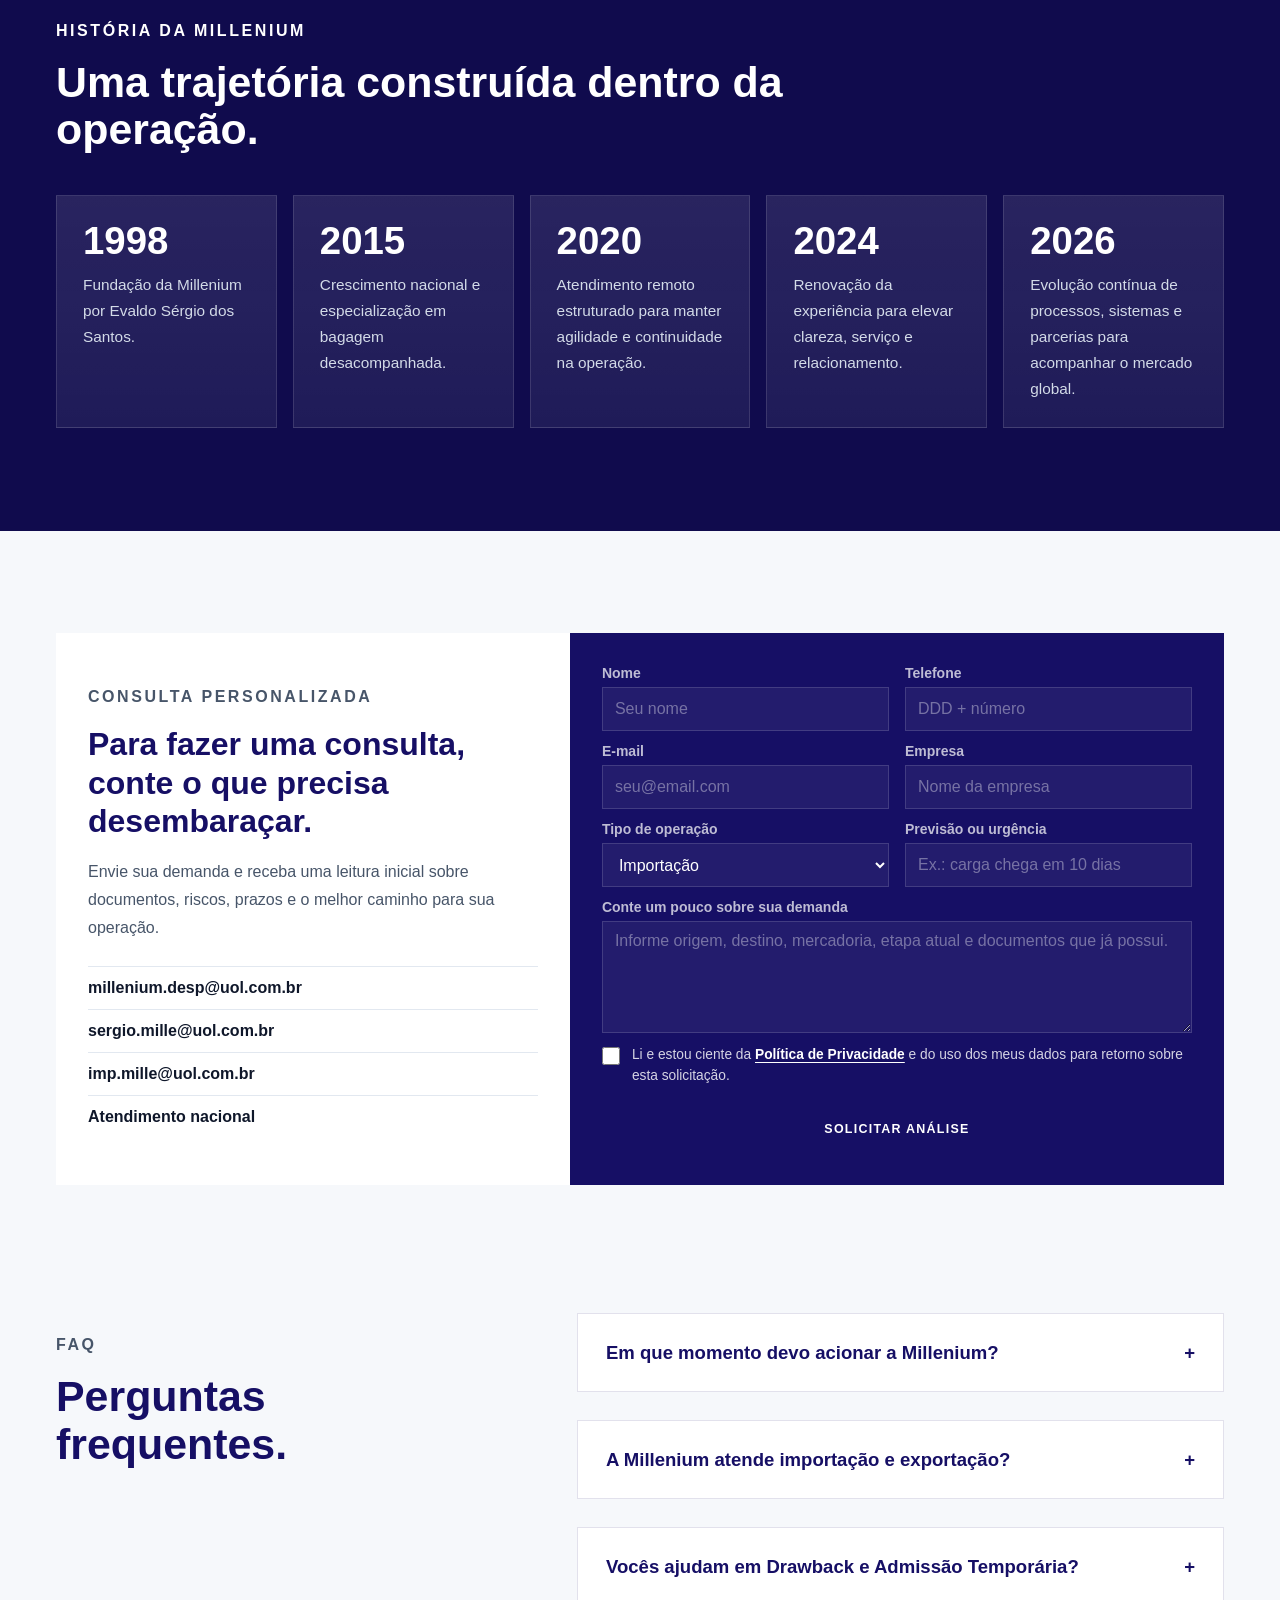
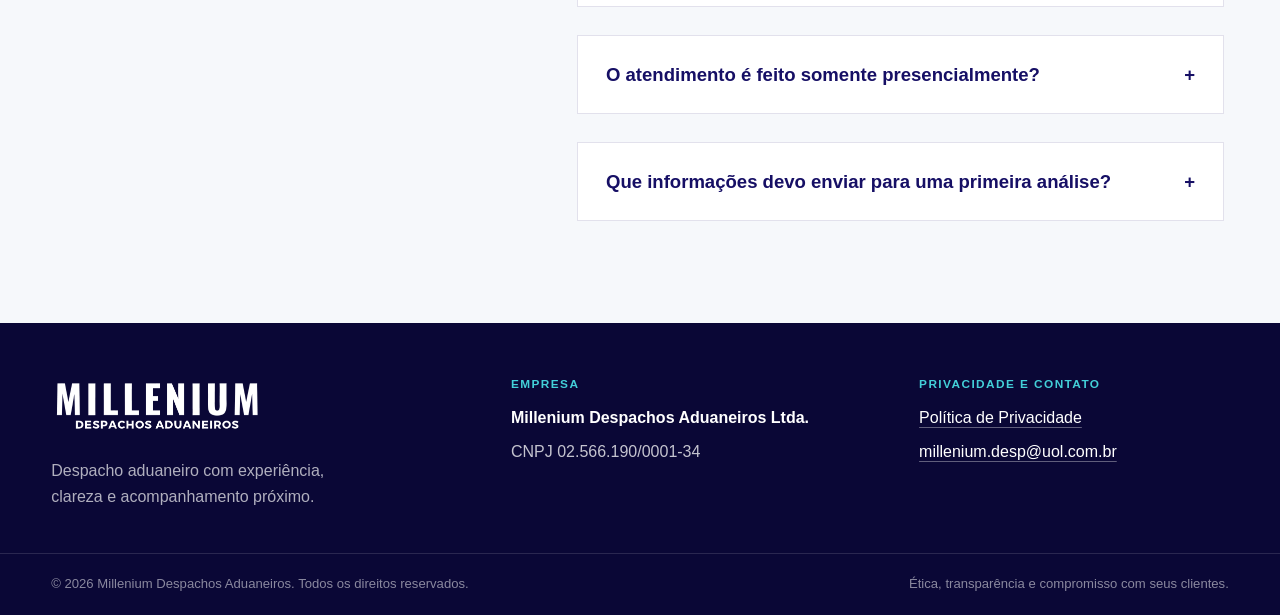
==== commit cd8520d0: "Use supplied header and white footer logos" ====
--- a/index.html
+++ b/index.html
@@ -892,8 +892,7 @@
         display: block;
         width: min(210px, 100%);
         height: auto;
-        background: white;
-        padding: 14px 18px;
+        background: transparent;
       }
 
       .site-footer-brand p {
@@ -1408,7 +1407,7 @@
 
     <header>
       <a href="#inicio" aria-label="Millenium Despachos Aduaneiros">
-        <img class="header-logo" src="public/millenium-logo.webp" alt="Millenium Despachos Aduaneiros" />
+        <img class="header-logo" src="public/millenium-logo-header.svg" alt="Millenium Despachos Aduaneiros" width="838" height="251" />
       </a>
       <nav aria-label="Navegacao principal">
         <a href="#inicio">Home</a>
@@ -1598,7 +1597,7 @@
       <footer class="site-footer">
         <div class="site-footer-main">
           <div class="site-footer-brand">
-            <img src="public/millenium-logo.webp" alt="Millenium Despachos Aduaneiros" />
+            <img src="public/millenium-logo-footer.svg" alt="Millenium Despachos Aduaneiros" width="838" height="251" />
             <p>Despacho aduaneiro com experiência, clareza e acompanhamento próximo.</p>
           </div>
           <div class="site-footer-column">
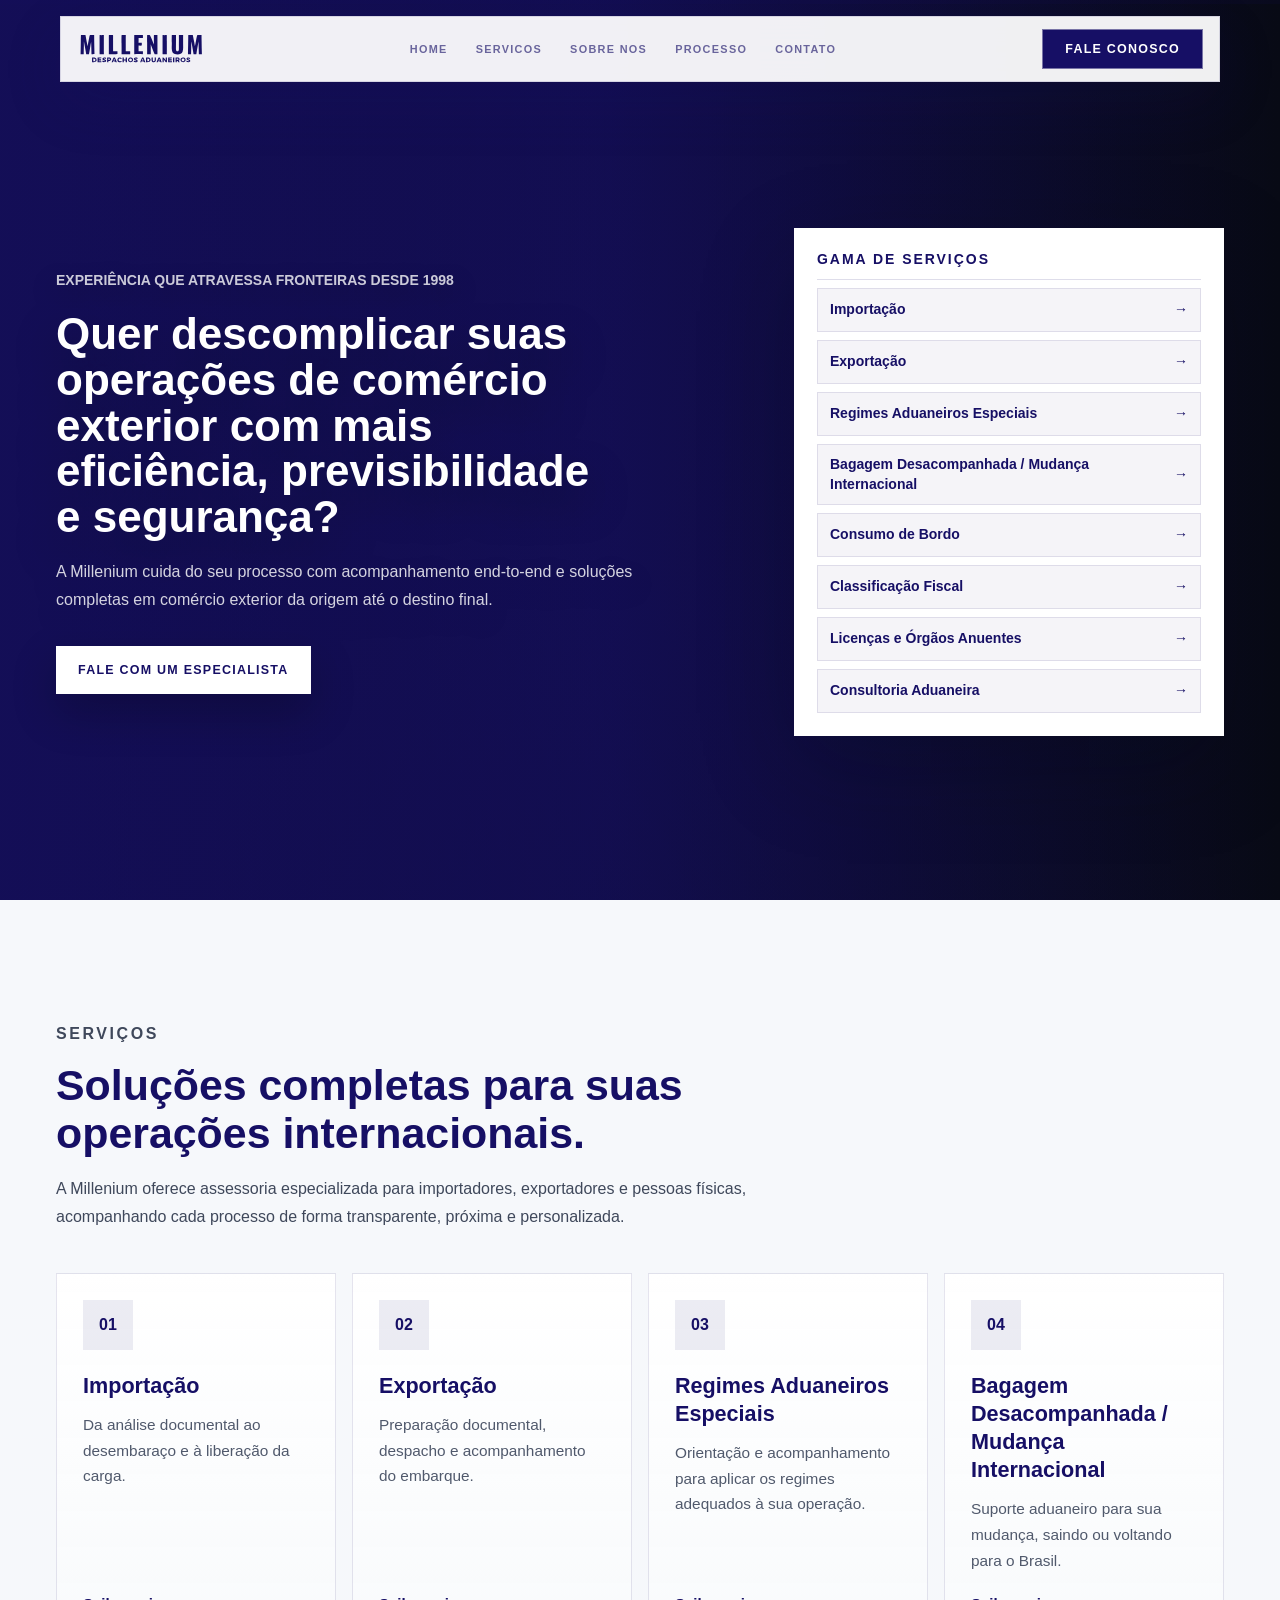
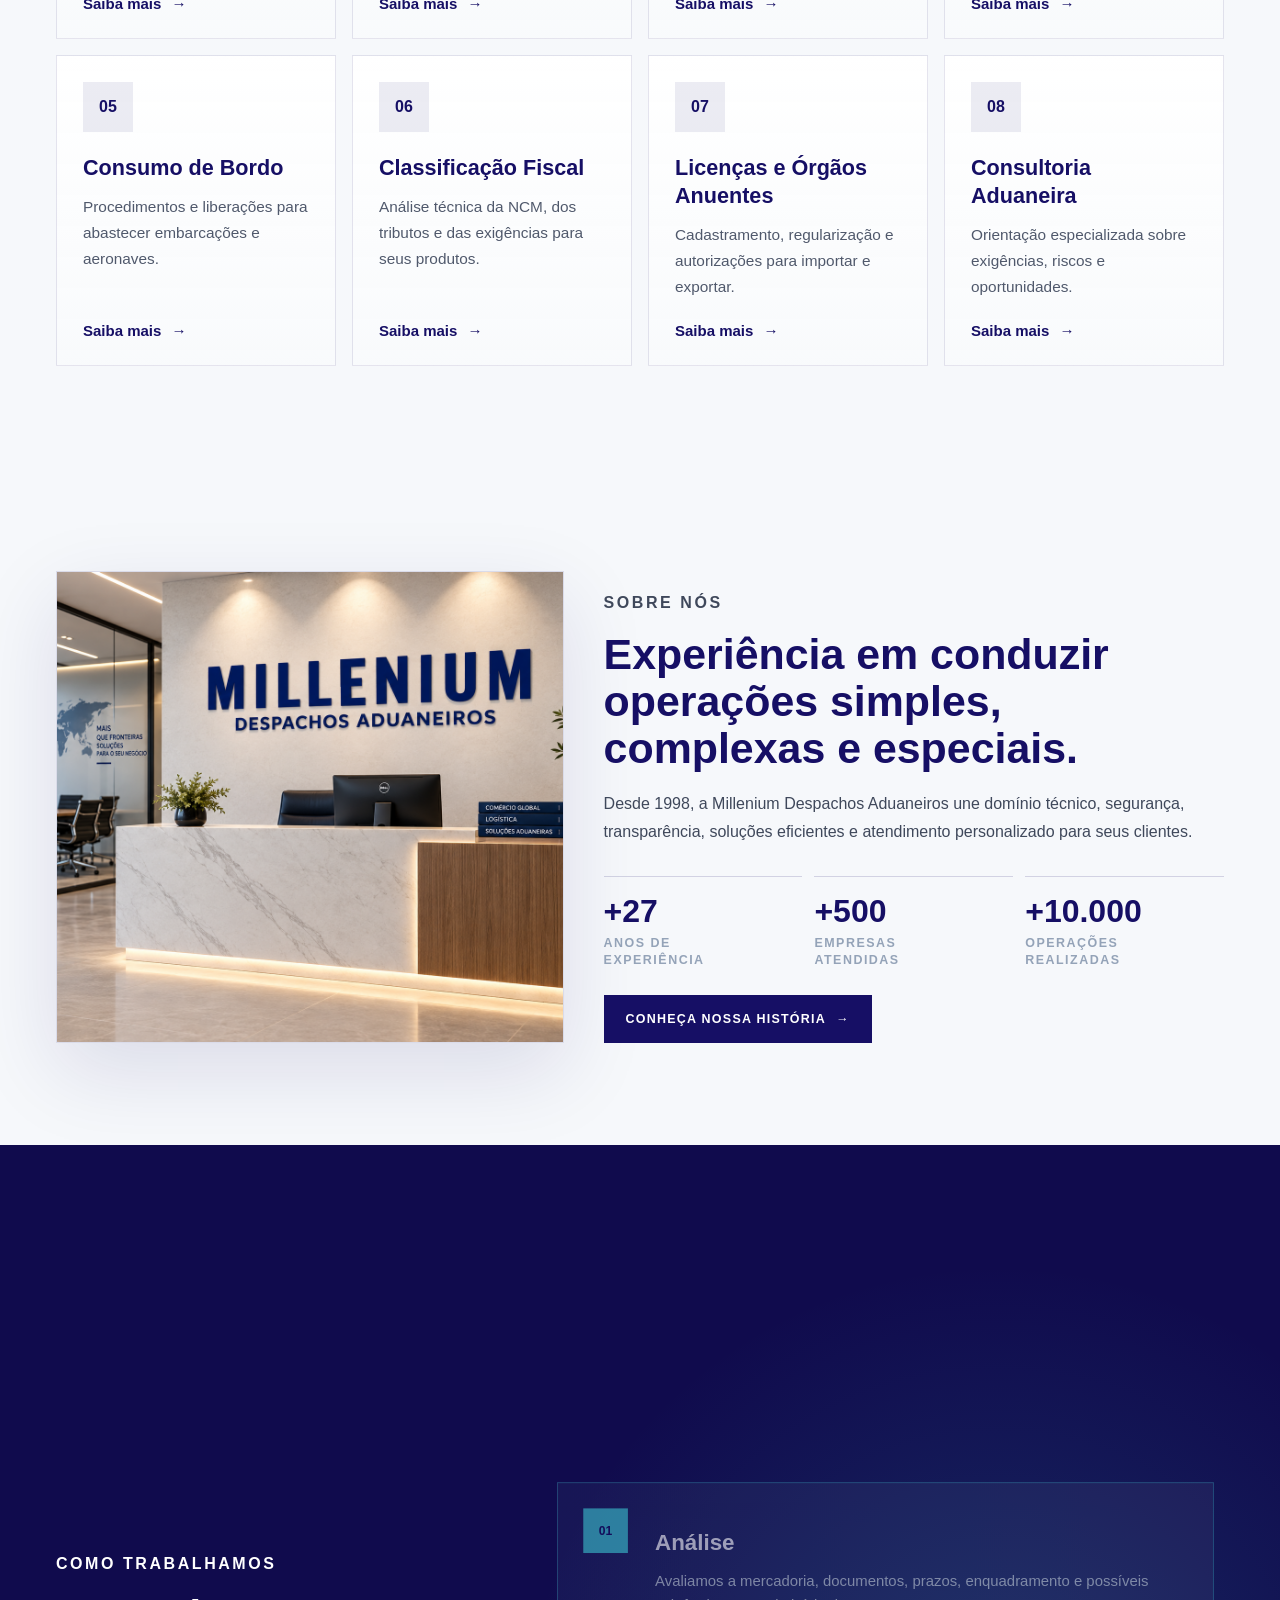
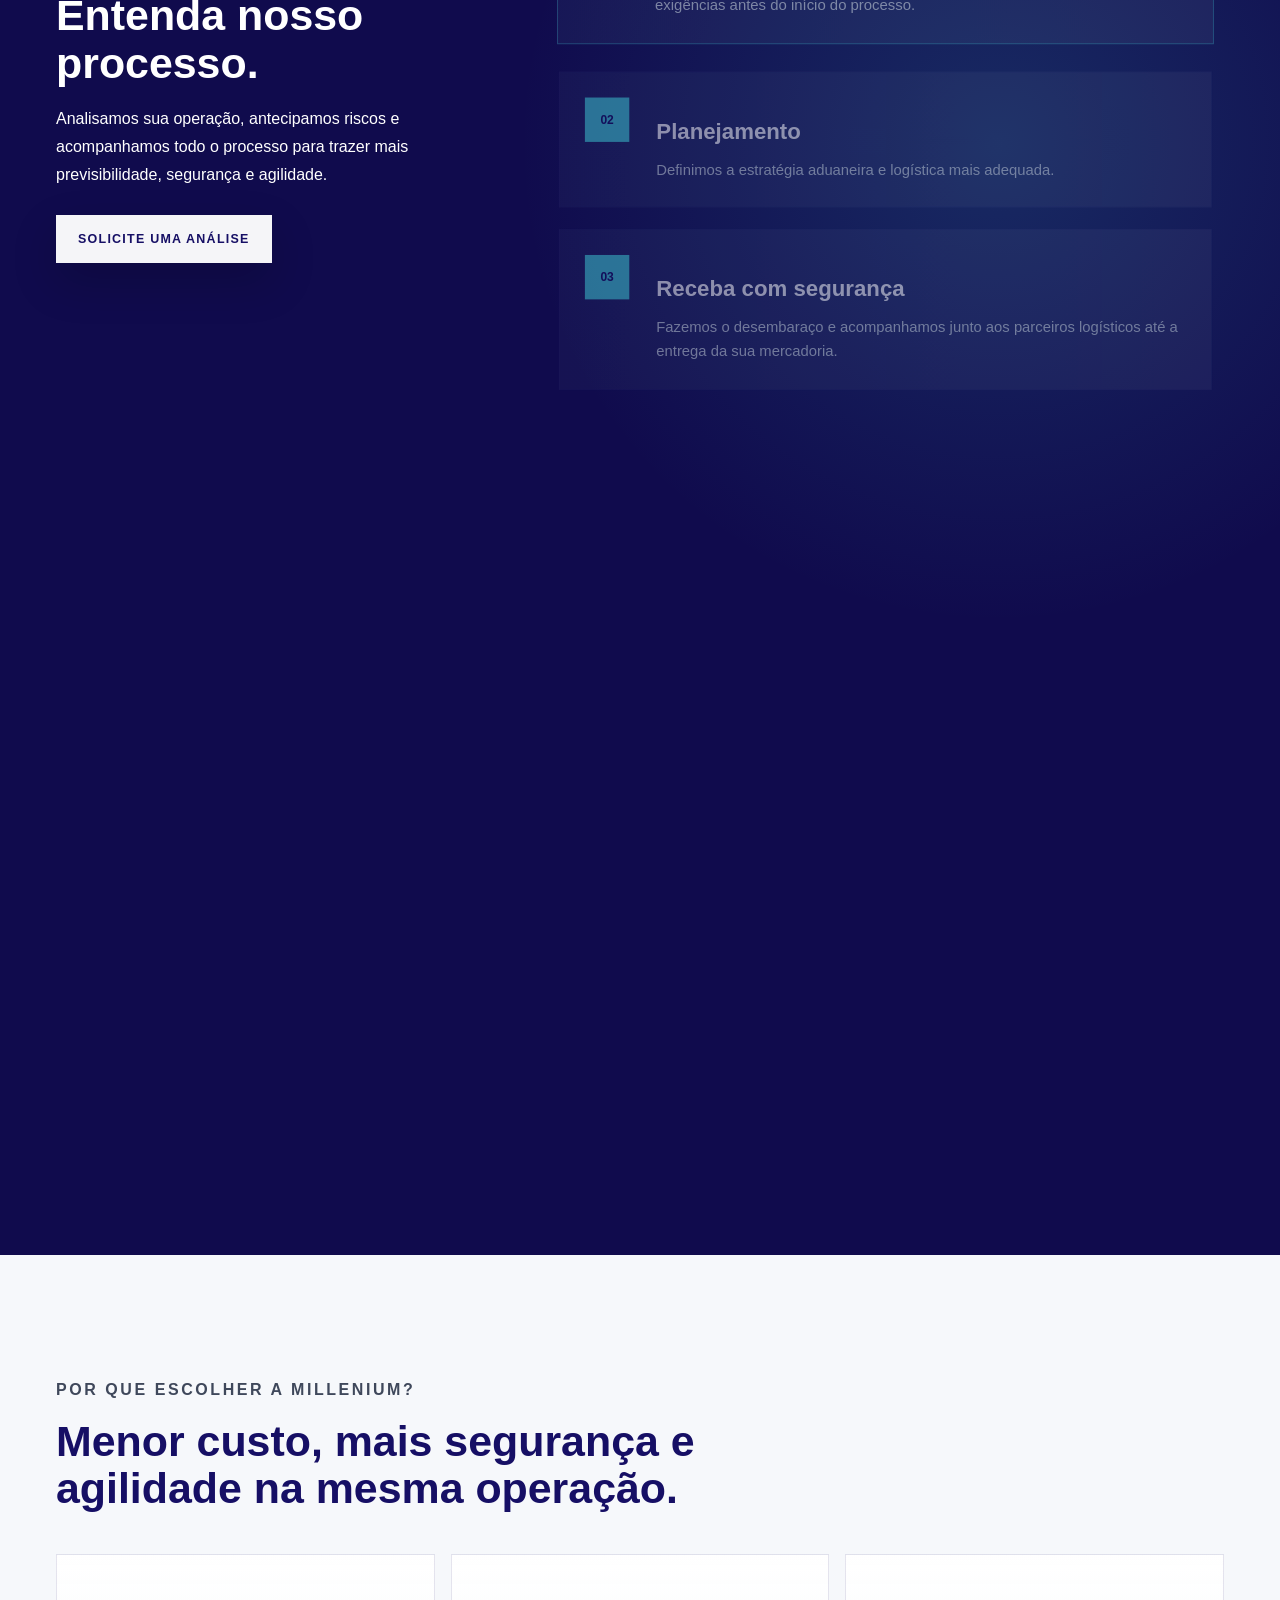
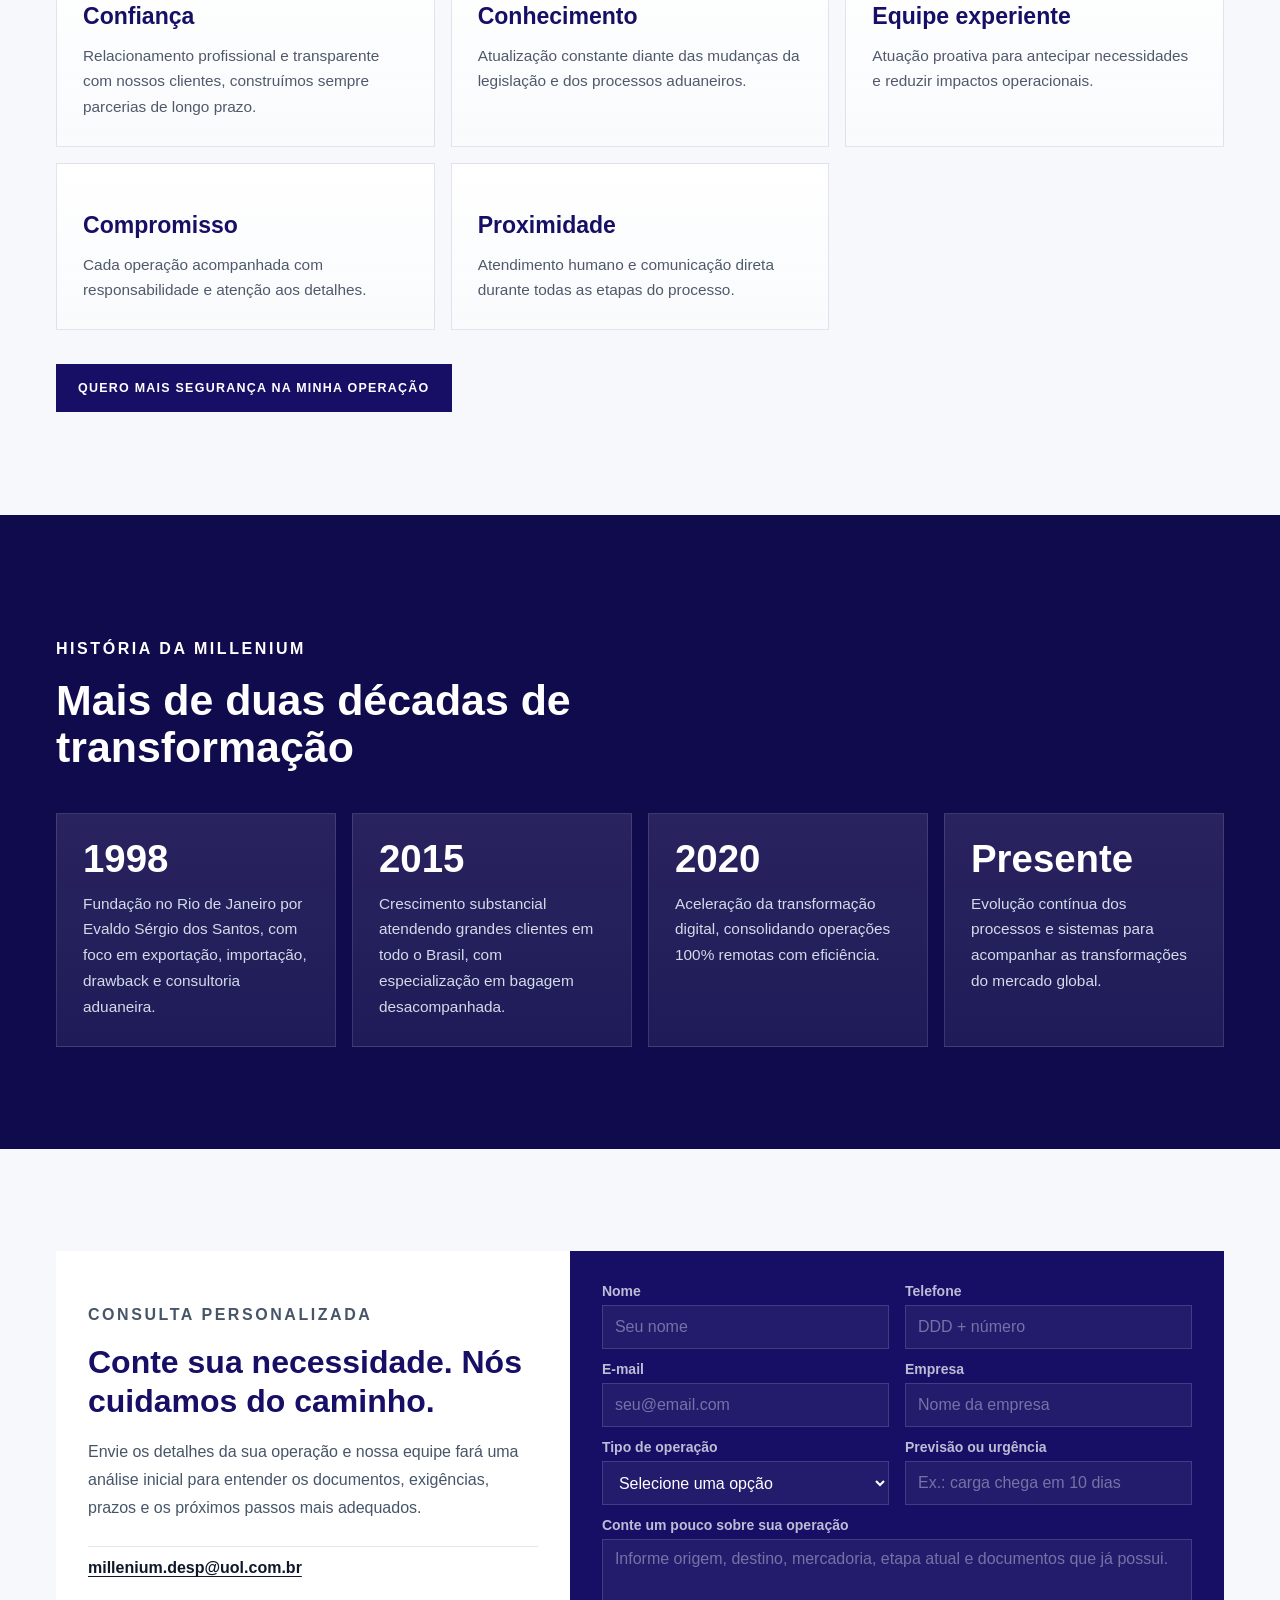
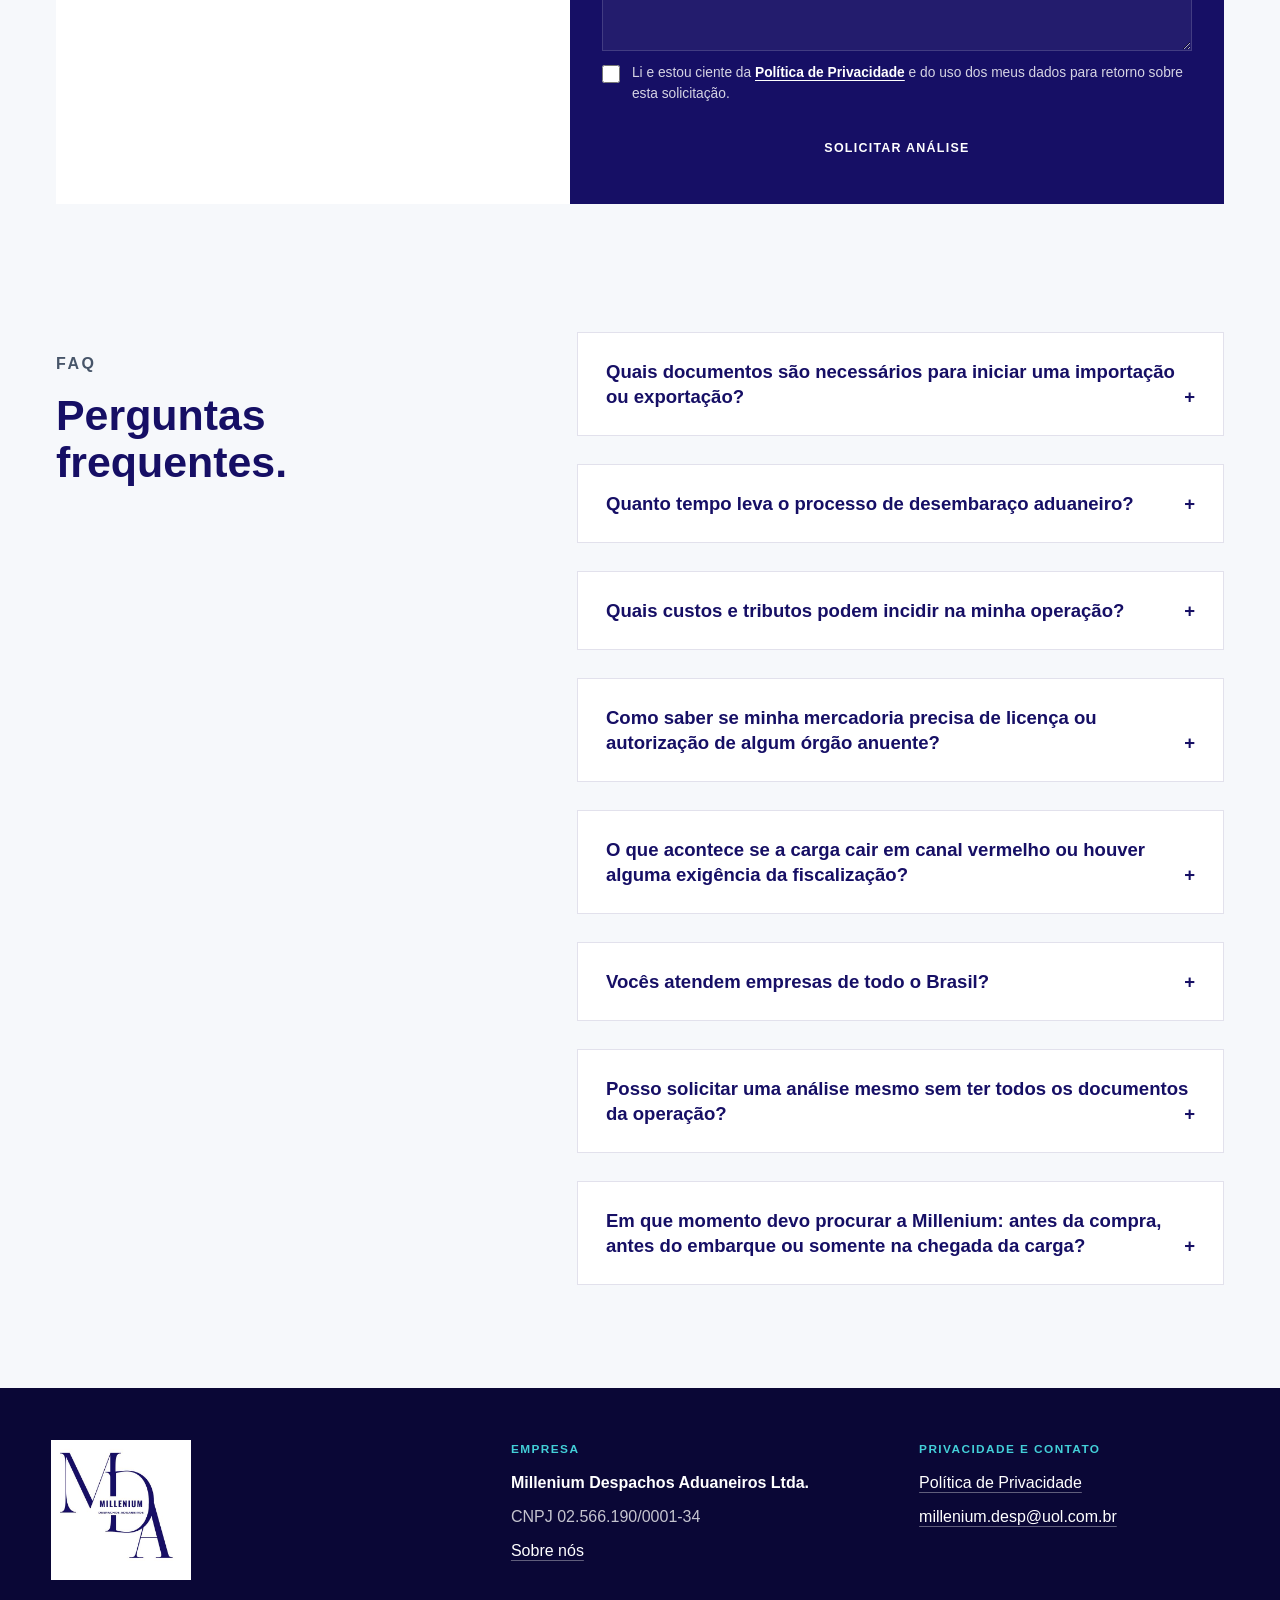
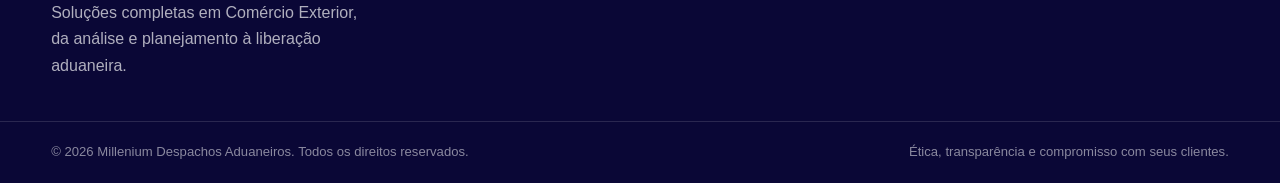
==== commit bb32e50d: "Publish client content review and linked service details" ====
--- a/index.html
+++ b/index.html
@@ -1401,6 +1401,7 @@
         }
       }
     </style>
+    <link rel="stylesheet" href="public/revision.css" />
   </head>
   <body>
     <div class="progress"><span id="progress"></span></div>
@@ -1435,22 +1436,25 @@
         </div>
         <div class="container hero-grid">
           <div class="hero-copy">
-            <p class="eyebrow hero-eyebrow-pill">Despachos aduaneiros desde 1998</p>
-            <h1>Mercadoria retida? A burocracia está travando sua operação?</h1>
+            <p class="eyebrow hero-eyebrow-pill">Experiência que atravessa fronteiras desde 1998</p>
+            <h1>Quer descomplicar suas operações de comércio exterior com mais eficiência, previsibilidade e segurança?</h1>
             <p>
-              A Millenium cuida do desembaraço aduaneiro na importação e exportação, orientando documentos, riscos, regimes especiais e logística para sua carga seguir com segurança.
+              A Millenium cuida do seu processo com acompanhamento end-to-end e soluções completas em comércio exterior da origem até o destino final.
             </p>
             <div class="actions">
-              <a class="primary hero-primary" href="#contato">Fale com especialista</a>
-              <a class="secondary" href="#contato">Solicitar análise</a>
+              <a class="primary hero-primary" href="#contato">Fale com um especialista</a>
             </div>
           </div>
-          <aside class="hero-panel">
-            <div class="panel-top"><span>Operação acompanhada</span><strong>+</strong></div>
-            <div class="signal-row"><span>Análise documental</span><strong>✓</strong></div>
-            <div class="signal-row"><span>Estratégia aduaneira</span><strong>✓</strong></div>
-            <div class="signal-row"><span>Coordenação logística</span><strong>✓</strong></div>
-            <div class="signal-row"><span>Liberação com segurança</span><strong>✓</strong></div>
+          <aside class="hero-panel service-menu" aria-label="Gama de serviços">
+            <div class="panel-top"><span>Gama de serviços</span></div>
+            <a class="signal-row" href="servicos-importacao.html"><span>Importação</span><span aria-hidden="true">&#8594;</span></a>
+            <a class="signal-row" href="servicos-exportacao.html"><span>Exportação</span><span aria-hidden="true">&#8594;</span></a>
+            <a class="signal-row" href="servicos-regimes-aduaneiros-especiais.html"><span>Regimes Aduaneiros Especiais</span><span aria-hidden="true">&#8594;</span></a>
+            <a class="signal-row" href="servicos-bagagem-desacompanhada.html"><span>Bagagem Desacompanhada / Mudança Internacional</span><span aria-hidden="true">&#8594;</span></a>
+            <a class="signal-row" href="servicos-consumo-de-bordo.html"><span>Consumo de Bordo</span><span aria-hidden="true">&#8594;</span></a>
+            <a class="signal-row" href="servicos-classificacao-fiscal.html"><span>Classificação Fiscal</span><span aria-hidden="true">&#8594;</span></a>
+            <a class="signal-row" href="servicos-licencas-e-orgaos-anuentes.html"><span>Licenças e Órgãos Anuentes</span><span aria-hidden="true">&#8594;</span></a>
+            <a class="signal-row" href="servicos-consultoria-aduaneira.html"><span>Consultoria Aduaneira</span><span aria-hidden="true">&#8594;</span></a>
           </aside>
           <a class="hero-continue" href="#servicos">Conheça nossos serviços <span aria-hidden="true">&#8595;</span></a>
         </div>
@@ -1460,13 +1464,18 @@
         <div class="container">
           <div class="section-head">
             <p class="eyebrow">Serviços</p>
-            <h2>Descomplicamos todo o processo aduaneiro.</h2>
-            <p>Do primeiro documento à liberação da mercadoria, a Millenium auxilia empresas que precisam importar, exportar e operar com mais previsibilidade.</p>
+            <h2>Soluções completas para suas operações internacionais.</h2>
+            <p>A Millenium oferece assessoria especializada para importadores, exportadores e pessoas físicas, acompanhando cada processo de forma transparente, próxima e personalizada.</p>
           </div>
           <div class="cards">
-            <article class="card"><div class="icon-box">01</div><h3>Importação</h3><p>Assessoria completa para desembaraço, nacionalização e acompanhamento das etapas críticas da chegada da carga.</p></article>
-            <article class="card"><div class="icon-box">02</div><h3>Exportação</h3><p>Análise documental e suporte ao despacho aduaneiro para sua operação sair do país com clareza e segurança.</p></article>
-            <article class="card"><div class="icon-box">03</div><h3>Operações especiais</h3><p>Apoio em Drawback, Admissão Temporária, Entreposto Aduaneiro, classificação fiscal, licenças e consultoria aduaneira.</p></article>
+            <a class="card service-link" href="servicos-importacao.html"><div class="icon-box">01</div><h3>Importação</h3><p>Da análise documental ao desembaraço e à liberação da carga.</p><span class="service-more">Saiba mais <span aria-hidden="true">&#8594;</span></span></a>
+            <a class="card service-link" href="servicos-exportacao.html"><div class="icon-box">02</div><h3>Exportação</h3><p>Preparação documental, despacho e acompanhamento do embarque.</p><span class="service-more">Saiba mais <span aria-hidden="true">&#8594;</span></span></a>
+            <a class="card service-link" href="servicos-regimes-aduaneiros-especiais.html"><div class="icon-box">03</div><h3>Regimes Aduaneiros Especiais</h3><p>Orientação e acompanhamento para aplicar os regimes adequados à sua operação.</p><span class="service-more">Saiba mais <span aria-hidden="true">&#8594;</span></span></a>
+            <a class="card service-link" href="servicos-bagagem-desacompanhada.html"><div class="icon-box">04</div><h3>Bagagem Desacompanhada / Mudança Internacional</h3><p>Suporte aduaneiro para sua mudança, saindo ou voltando para o Brasil.</p><span class="service-more">Saiba mais <span aria-hidden="true">&#8594;</span></span></a>
+            <a class="card service-link" href="servicos-consumo-de-bordo.html"><div class="icon-box">05</div><h3>Consumo de Bordo</h3><p>Procedimentos e liberações para abastecer embarcações e aeronaves.</p><span class="service-more">Saiba mais <span aria-hidden="true">&#8594;</span></span></a>
+            <a class="card service-link" href="servicos-classificacao-fiscal.html"><div class="icon-box">06</div><h3>Classificação Fiscal</h3><p>Análise técnica da NCM, dos tributos e das exigências para seus produtos.</p><span class="service-more">Saiba mais <span aria-hidden="true">&#8594;</span></span></a>
+            <a class="card service-link" href="servicos-licencas-e-orgaos-anuentes.html"><div class="icon-box">07</div><h3>Licenças e Órgãos Anuentes</h3><p>Cadastramento, regularização e autorizações para importar e exportar.</p><span class="service-more">Saiba mais <span aria-hidden="true">&#8594;</span></span></a>
+            <a class="card service-link" href="servicos-consultoria-aduaneira.html"><div class="icon-box">08</div><h3>Consultoria Aduaneira</h3><p>Orientação especializada sobre exigências, riscos e oportunidades.</p><span class="service-more">Saiba mais <span aria-hidden="true">&#8594;</span></span></a>
           </div>
         </div>
       </section>
@@ -1478,13 +1487,14 @@
           </div>
           <div class="about-copy">
             <p class="eyebrow">Sobre nós</p>
-            <h2>Experiência, agilidade e segurança para operações internacionais.</h2>
-            <p>Desde 1998, a Millenium Despachos Aduaneiros une domínio técnico, transparência e acompanhamento próximo para que empresas importem e exportem com mais segurança.</p>
+            <h2>Experiência em conduzir operações simples, complexas e especiais.</h2>
+            <p>Desde 1998, a Millenium Despachos Aduaneiros une domínio técnico, segurança, transparência, soluções eficientes e atendimento personalizado para seus clientes.</p>
             <div class="stats">
-              <div><strong class="count-up" data-count="27">+0</strong><span>anos de<br />experiência</span></div>
-              <div><strong class="count-up" data-count="500">+0</strong><span>empresas<br />atendidas</span></div>
-              <div><strong class="count-up" data-count="3">+0</strong><span>frentes<br />de atuação</span></div>
+              <div><strong class="count-up" data-count="27">+27</strong><span>anos de<br />experiência</span></div>
+              <div><strong class="count-up" data-count="500">+500</strong><span>empresas<br />atendidas</span></div>
+              <div><strong class="count-up" data-count="10000">+10.000</strong><span>operações<br />realizadas</span></div>
             </div>
+            <a class="dark section-cta" href="sobre-nos.html">Conheça nossa história <span aria-hidden="true">&#8594;</span></a>
           </div>
         </div>
       </section>
@@ -1494,13 +1504,13 @@
           <div class="section-head">
             <p class="eyebrow">Como trabalhamos</p>
             <h2>Entenda nosso processo.</h2>
-            <p>Uma condução clara para que prazo, documentação e risco não virem surpresa no meio da operação.</p>
-            <a class="dark section-cta desktop-process-cta" href="#contato">Solicitar análise</a>
+            <p>Analisamos sua operação, antecipamos riscos e acompanhamos todo o processo para trazer mais previsibilidade, segurança e agilidade.</p>
+            <a class="dark section-cta desktop-process-cta" href="#contato">Solicite uma análise</a>
           </div>
           <div class="process-stack">
-            <article class="process-card is-active"><span class="num">01</span><div><h3>Tenha uma análise</h3><p>Entendemos sua mercadoria, documentos, prazo e possíveis riscos antes de iniciar o processo.</p></div></article>
-            <article class="process-card"><span class="num">02</span><div><h3>Organize a operação</h3><p>Definimos o melhor caminho aduaneiro, fiscal e logístico para evitar retrabalho e exigências.</p></div></article>
-            <article class="process-card"><span class="num">03</span><div><h3>Receba com segurança</h3><p>Acompanhamos desembaraço, parceiros logísticos, liberação e entrega com comunicação próxima.</p></div></article>
+            <article class="process-card is-active"><span class="num">01</span><div><h3>Análise</h3><p>Avaliamos a mercadoria, documentos, prazos, enquadramento e possíveis exigências antes do início do processo.</p></div></article>
+            <article class="process-card"><span class="num">02</span><div><h3>Planejamento</h3><p>Definimos a estratégia aduaneira e logística mais adequada.</p></div></article>
+            <article class="process-card"><span class="num">03</span><div><h3>Receba com segurança</h3><p>Fazemos o desembaraço e acompanhamos junto aos parceiros logísticos até a entrega da sua mercadoria.</p></div></article>
           </div>
           <a class="secondary section-cta mobile-section-cta" href="#contato">Fale com especialista</a>
         </div>
@@ -1509,16 +1519,17 @@
       <section>
         <div class="container">
           <div class="section-head">
-            <p class="eyebrow">Por que escolher</p>
-            <h2>Custo, segurança e agilidade na mesma operação.</h2>
+            <p class="eyebrow">Por que escolher a Millenium?</p>
+            <h2>Menor custo, mais segurança e agilidade na mesma operação.</h2>
           </div>
           <div class="reasons">
-            <article class="reason"><h3>Segurança no trâmite</h3><p>Cuidado técnico em cada etapa do processo aduaneiro.</p></article>
-            <article class="reason"><h3>Atendimento próximo</h3><p>Contato direto para acompanhar dúvidas, documentos e prazos.</p></article>
-            <article class="reason"><h3>Equipe experiente</h3><p>Atuação desde 1998 em importação, exportação e regimes especiais.</p></article>
-            <article class="reason"><h3>Processo acompanhado</h3><p>Feedback sobre a operação para reduzir incerteza e tomada de decisão no escuro.</p></article>
+            <article class="reason"><h3>Confiança</h3><p>Relacionamento profissional e transparente com nossos clientes, construímos sempre parcerias de longo prazo.</p></article>
+            <article class="reason"><h3>Conhecimento</h3><p>Atualização constante diante das mudanças da legislação e dos processos aduaneiros.</p></article>
+            <article class="reason"><h3>Equipe experiente</h3><p>Atuação proativa para antecipar necessidades e reduzir impactos operacionais.</p></article>
+            <article class="reason"><h3>Compromisso</h3><p>Cada operação acompanhada com responsabilidade e atenção aos detalhes.</p></article>
+            <article class="reason"><h3>Proximidade</h3><p>Atendimento humano e comunicação direta durante todas as etapas do processo.</p></article>
           </div>
-          <a class="dark section-cta reasons-cta" href="#contato">Quero reduzir riscos da operação</a>
+          <a class="dark section-cta reasons-cta" href="#contato">Quero mais segurança na minha operação</a>
         </div>
       </section>
 
@@ -1526,14 +1537,13 @@
         <div class="container">
           <div class="section-head">
             <p class="eyebrow">História da Millenium</p>
-            <h2>Uma trajetória construída dentro da operação.</h2>
+            <h2>Mais de duas décadas de transformação</h2>
           </div>
           <div class="timeline">
-            <article class="timeline-item"><strong>1998</strong><p>Fundação da Millenium por Evaldo Sérgio dos Santos.</p></article>
-            <article class="timeline-item"><strong>2015</strong><p>Crescimento nacional e especialização em bagagem desacompanhada.</p></article>
-            <article class="timeline-item"><strong>2020</strong><p>Atendimento remoto estruturado para manter agilidade e continuidade na operação.</p></article>
-            <article class="timeline-item"><strong>2024</strong><p>Renovação da experiência para elevar clareza, serviço e relacionamento.</p></article>
-            <article class="timeline-item"><strong>2026</strong><p>Evolução contínua de processos, sistemas e parcerias para acompanhar o mercado global.</p></article>
+            <article class="timeline-item"><strong>1998</strong><p>Fundação no Rio de Janeiro por Evaldo Sérgio dos Santos, com foco em exportação, importação, drawback e consultoria aduaneira.</p></article>
+            <article class="timeline-item"><strong>2015</strong><p>Crescimento substancial atendendo grandes clientes em todo o Brasil, com especialização em bagagem desacompanhada.</p></article>
+            <article class="timeline-item"><strong>2020</strong><p>Aceleração da transformação digital, consolidando operações 100% remotas com eficiência.</p></article>
+            <article class="timeline-item"><strong>Presente</strong><p>Evolução contínua dos processos e sistemas para acompanhar as transformações do mercado global.</p></article>
           </div>
           <a class="secondary section-cta mobile-section-cta" href="#contato">Falar com a Millenium</a>
         </div>
@@ -1544,13 +1554,10 @@
           <div class="form-shell">
             <div class="form-copy">
               <p class="eyebrow">Consulta personalizada</p>
-              <h2>Para fazer uma consulta, conte o que precisa desembaraçar.</h2>
-              <p>Envie sua demanda e receba uma leitura inicial sobre documentos, riscos, prazos e o melhor caminho para sua operação.</p>
+              <h2>Conte sua necessidade. Nós cuidamos do caminho.</h2>
+              <p>Envie os detalhes da sua operação e nossa equipe fará uma análise inicial para entender os documentos, exigências, prazos e os próximos passos mais adequados.</p>
               <div class="contact-list">
-                <div class="contact-line">millenium.desp@uol.com.br</div>
-                <div class="contact-line">sergio.mille@uol.com.br</div>
-                <div class="contact-line">imp.mille@uol.com.br</div>
-                <div class="contact-line">Atendimento nacional</div>
+                <div class="contact-line"><a href="mailto:millenium.desp@uol.com.br">millenium.desp@uol.com.br</a></div>
               </div>
             </div>
             <form id="lead-form" action="enviar-formulario.php" method="post" novalidate>
@@ -1559,9 +1566,9 @@
               <label class="compact-pair">Telefone<input name="telefone" type="tel" autocomplete="tel" placeholder="DDD + número" /></label>
               <label>E-mail<input name="email" type="email" autocomplete="email" placeholder="seu@email.com" required aria-describedby="erro-email" /><span class="field-error" id="erro-email"></span></label>
               <label>Empresa<input name="empresa" type="text" autocomplete="organization" placeholder="Nome da empresa" /></label>
-              <label>Tipo de operação<select name="tipo_de_operacao"><option>Importação</option><option>Exportação</option><option>Drawback</option><option>Admissão Temporária</option><option>Consultoria aduaneira</option><option>Outro</option></select></label>
+              <label>Tipo de operação<select name="tipo_de_operacao"><option value="" disabled selected>Selecione uma opção</option><option>Importação</option><option>Exportação</option><option>Regimes Aduaneiros Especiais</option><option>Bagagem Desacompanhada / Mudança Internacional</option><option>Consumo de Bordo</option><option>Classificação Fiscal</option><option>Licenças e Órgãos Anuentes</option><option>Consultoria Aduaneira</option><option>Outro</option></select></label>
               <label>Previsão ou urgência<input name="prazo" type="text" placeholder="Ex.: carga chega em 10 dias" /></label>
-              <label class="full">Conte um pouco sobre sua demanda<textarea name="mensagem" placeholder="Informe origem, destino, mercadoria, etapa atual e documentos que já possui." rows="5" required aria-describedby="erro-mensagem"></textarea><span class="field-error" id="erro-mensagem"></span></label>
+              <label class="full">Conte um pouco sobre sua operação<textarea name="mensagem" placeholder="Informe origem, destino, mercadoria, etapa atual e documentos que já possui." rows="5" required aria-describedby="erro-mensagem"></textarea><span class="field-error" id="erro-mensagem"></span></label>
               <label class="privacy-consent full">
                 <input name="privacidade" type="checkbox" value="ciente" required aria-describedby="erro-privacidade" />
                 <span>Li e estou ciente da <a href="politica-de-privacidade.html" target="_blank" rel="noopener noreferrer">Política de Privacidade</a> e do uso dos meus dados para retorno sobre esta solicitação.</span>
@@ -1571,10 +1578,7 @@
               <p class="form-status" role="alert" aria-live="polite"></p>
             </form>
             <div class="contact-list mobile-contact-list">
-              <div class="contact-line">millenium.desp@uol.com.br</div>
-              <div class="contact-line">sergio.mille@uol.com.br</div>
-              <div class="contact-line">imp.mille@uol.com.br</div>
-              <div class="contact-line">Atendimento nacional</div>
+              <div class="contact-line"><a href="mailto:millenium.desp@uol.com.br">millenium.desp@uol.com.br</a></div>
             </div>
           </div>
 
@@ -1584,11 +1588,14 @@
               <h2>Perguntas frequentes.</h2>
             </div>
             <div class="faq-list">
-              <details><summary>Em que momento devo acionar a Millenium?</summary><p>O ideal é antes do embarque ou antes da chegada da carga. Assim conseguimos revisar documentos, orientar o melhor caminho aduaneiro e reduzir riscos de atraso, exigência ou custo extra.</p></details>
-              <details><summary>A Millenium atende importação e exportação?</summary><p>Sim. A empresa atua com importação, exportação, regimes especiais e consultoria aduaneira para empresas de diferentes segmentos.</p></details>
-              <details><summary>Vocês ajudam em Drawback e Admissão Temporária?</summary><p>Sim. A Millenium presta apoio em Drawback, Admissão Temporária, Consumo de Bordo e outras demandas que exigem orientação técnica no comércio exterior.</p></details>
-              <details><summary>O atendimento é feito somente presencialmente?</summary><p>Não. A operação foi estruturada para atendimento remoto, com acompanhamento próximo dos processos e comunicação direta durante as etapas da operação.</p></details>
-              <details><summary>Que informações devo enviar para uma primeira análise?</summary><p>Envie o tipo de operação, origem ou destino, descrição da mercadoria, previsão de chegada ou embarque e quais documentos já possui. Com isso a equipe consegue orientar a próxima etapa.</p></details>
+              <details><summary>Quais documentos são necessários para iniciar uma importação ou exportação?</summary><p>Os documentos variam conforme a operação e a mercadoria, mas normalmente incluem documentos comerciais, de transporte e informações técnicas do produto. Nossa equipe orienta exatamente o que será necessário em cada caso.</p></details>
+              <details><summary>Quanto tempo leva o processo de desembaraço aduaneiro?</summary><p>O prazo depende do tipo de operação, mercadoria, modal, fiscalização e eventuais exigências. Fazemos uma análise prévia para identificar riscos e trazer mais previsibilidade ao processo.</p></details>
+              <details><summary>Quais custos e tributos podem incidir na minha operação?</summary><p>Os valores variam conforme a classificação fiscal, valor da mercadoria, origem, regime aduaneiro e demais características da operação. Podemos analisar previamente os principais custos envolvidos.</p></details>
+              <details><summary>Como saber se minha mercadoria precisa de licença ou autorização de algum órgão anuente?</summary><p>Essa necessidade depende da NCM, finalidade, composição e características do produto. Fazemos a análise do tratamento administrativo e orientamos sobre licenças, registros e autorizações aplicáveis.</p></details>
+              <details><summary>O que acontece se a carga cair em canal vermelho ou houver alguma exigência da fiscalização?</summary><p>Acompanhamos o processo, analisamos a exigência e orientamos sobre a documentação e as providências necessárias para dar continuidade ao desembaraço.</p></details>
+              <details><summary>Vocês atendem empresas de todo o Brasil?</summary><p>Sim. Atendemos operações em diferentes regiões do país, com acompanhamento próximo e suporte durante todo o processo.</p></details>
+              <details><summary>Posso solicitar uma análise mesmo sem ter todos os documentos da operação?</summary><p>Sim. Com as informações disponíveis, podemos fazer uma avaliação inicial e orientar sobre os documentos e próximos passos necessários.</p></details>
+              <details><summary>Em que momento devo procurar a Millenium: antes da compra, antes do embarque ou somente na chegada da carga?</summary><p>Quanto antes, melhor. O ideal é nos envolver ainda na fase de planejamento, antes da compra ou do embarque, para antecipar exigências, custos e possíveis riscos da operação.</p></details>
             </div>
           </div>
         </div>
@@ -1597,13 +1604,14 @@
       <footer class="site-footer">
         <div class="site-footer-main">
           <div class="site-footer-brand">
-            <img src="public/millenium-logo-footer.svg" alt="Millenium Despachos Aduaneiros" width="838" height="251" />
-            <p>Despacho aduaneiro com experiência, clareza e acompanhamento próximo.</p>
+            <img src="public/millenium-logo-mda.jpeg" alt="Millenium Despachos Aduaneiros" width="500" height="500" />
+            <p>Soluções completas em Comércio Exterior, da análise e planejamento à liberação aduaneira.</p>
           </div>
           <div class="site-footer-column">
             <span class="site-footer-label">Empresa</span>
             <strong>Millenium Despachos Aduaneiros Ltda.</strong>
             <span>CNPJ 02.566.190/0001-34</span>
+            <a href="sobre-nos.html">Sobre nós</a>
           </div>
           <div class="site-footer-column">
             <span class="site-footer-label">Privacidade e contato</span>
@@ -1663,6 +1671,11 @@
       const processCards = Array.from(document.querySelectorAll(".process-card"));
       const counters = Array.from(document.querySelectorAll(".count-up"));
       const leadForm = document.querySelector("#lead-form");
+      const requestedService = new URLSearchParams(window.location.search).get("servico");
+      const serviceOptions = {"importacao":"Importação","exportacao":"Exportação","regimes-aduaneiros-especiais":"Regimes Aduaneiros Especiais","bagagem-desacompanhada":"Bagagem Desacompanhada / Mudança Internacional","consumo-de-bordo":"Consumo de Bordo","classificacao-fiscal":"Classificação Fiscal","licencas-e-orgaos-anuentes":"Licenças e Órgãos Anuentes","consultoria-aduaneira":"Consultoria Aduaneira"};
+      if (requestedService && Object.hasOwn(serviceOptions, requestedService)) {
+        leadForm.elements.namedItem("tipo_de_operacao").value = serviceOptions[requestedService];
+      }
       const faqItems = Array.from(document.querySelectorAll(".faq-list details"));
 
       function clamp(value, min = 0, max = 1) {
@@ -1691,13 +1704,17 @@
         if (counter.dataset.started === "true") return;
         counter.dataset.started = "true";
         const target = Number(counter.dataset.count || 0);
+        if (window.matchMedia("(prefers-reduced-motion: reduce)").matches) {
+          counter.textContent = `+${target.toLocaleString("pt-BR")}`;
+          return;
+        }
         let frame = 0;
         const totalFrames = 58;
 
         function tick() {
           frame += 1;
           const percent = 1 - Math.pow(1 - frame / totalFrames, 3);
-          counter.textContent = `+${Math.round(target * percent)}`;
+          counter.textContent = `+${Math.round(target * percent).toLocaleString("pt-BR")}`;
           if (frame < totalFrames) requestAnimationFrame(tick);
         }
 
--- a/public/revision.css
+++ b/public/revision.css
@@ -0,0 +1,73 @@
+.hero-panel.service-menu { gap: 8px; padding: 22px; background: #fff; }
+.service-menu .signal-row { gap: 12px; min-height: 44px; padding: 10px 12px; font-size: 0.875rem; line-height: 1.4; letter-spacing: 0; text-decoration: none; animation: none; }
+.service-menu .signal-row svg, .service-menu .signal-row > :last-child { flex-shrink: 0; }
+.service-menu .signal-row:hover { background: #e9e8f3; }
+.service-menu .panel-top { padding-bottom: 12px; border-bottom: 1px solid #deddea; color: #160f65; font-size: 0.875rem; font-weight: 750; }
+.service-link { display: flex; flex-direction: column; text-decoration: none; color: #160f65; min-width: 0; }
+.service-link h3 { font-size: 1.35rem; line-height: 1.3; overflow-wrap: anywhere; }
+.service-link .service-more { display: flex; align-items: center; gap: 10px; margin-top: auto; padding-top: 22px; font-size: 0.9375rem; font-weight: 750; }
+.service-link:focus-visible, .signal-row:focus-visible, .detail-site a:focus-visible { outline: 3px solid #168691; outline-offset: 4px; }
+.service-link p { margin-bottom: 0; }
+.stat-row strong, .stats strong { font-size: 2rem; }
+.stat-row > div, .stats > div { min-width: 0; }
+.site-footer-brand img { width: 140px; max-width: 100%; height: auto; background: white; }
+.contact-list a { overflow-wrap: anywhere; color: inherit; text-decoration: underline; text-underline-offset: 3px; }
+.hero-copy .hero-eyebrow-pill { font-size: 0.875rem; line-height: 1.5; letter-spacing: 0; }
+.hero-copy h1 { font-size: 2.75rem; letter-spacing: 0; max-width: 22ch; }
+@media (min-width: 981px) {
+  .service-grid, #servicos .cards { grid-template-columns: repeat(4, minmax(0, 1fr)); }
+  .reason-grid, .reasons { grid-template-columns: repeat(3, minmax(0, 1fr)); }
+  .timeline-grid, .timeline { grid-template-columns: repeat(4, minmax(0, 1fr)); }
+}
+@media (max-width: 640px) {
+  .hero-copy h1 { font-size: 1.875rem; max-width: 100%; line-height: 1.15; }
+  .hero-copy .hero-eyebrow-pill { font-size: 0.8125rem; }
+  .hero-panel.service-menu { padding: 18px; }
+  .service-menu .signal-row { font-size: 0.875rem; }
+}
+.detail-site { margin: 0; min-height: 100vh; background: #f6f8fb; color: #160f65; font-family: Arial, sans-serif; line-height: 1.6; }
+.detail-site *, .detail-site *::before, .detail-site *::after { box-sizing: border-box; }
+.detail-site a { color: inherit; }
+.detail-header { background: #fff; border-bottom: 1px solid #e0e2e9; }
+.detail-header-inner { max-width: 1120px; margin: 0 auto; padding: 18px 24px; display: flex; align-items: center; justify-content: space-between; gap: 24px; }
+.detail-header img { display: block; width: 170px; max-width: 100%; height: auto; }
+.detail-nav { display: flex; flex-wrap: wrap; gap: 8px 24px; align-items: center; }
+.detail-nav a { font-size: 0.9375rem; font-weight: 700; text-decoration: none; padding: 10px 0; }
+.detail-main { max-width: 1120px; padding: 32px 24px 64px; margin: 0 auto; }
+.detail-breadcrumb { display: flex; flex-wrap: wrap; gap: 8px; font-size: 0.875rem; margin-bottom: 40px; }
+.detail-layout { display: grid; grid-template-columns: minmax(0, 1fr) 240px; gap: 64px; }
+.detail-article { min-width: 0; }
+.detail-article .detail-eyebrow { margin: 0 0 12px; color: #53616b; font-size: 0.875rem; font-weight: 700; }
+.detail-site h1 { margin: 0 0 24px; font-size: 2.5rem; line-height: 1.15; font-weight: 650; letter-spacing: 0; overflow-wrap: anywhere; }
+.detail-site h2 { margin: 0 0 16px; font-size: 1.65rem; line-height: 1.3; letter-spacing: 0; }
+.detail-site h3 { margin: 0 0 12px; font-size: 1.2rem; line-height: 1.3; letter-spacing: 0; }
+.detail-article p { font-size: 1.0625rem; line-height: 1.85; color: #404959; margin: 0 0 20px; }
+.detail-contact { margin-top: 32px; padding-top: 28px; border-top: 1px solid #d9dce5; }
+.detail-action { display: inline-flex; align-items: center; justify-content: center; gap: 12px; min-height: 48px; padding: 12px 20px; background: #160f65; color: #fff !important; font-size: 1rem; font-weight: 700; text-decoration: none; }
+.detail-service-nav { display: grid; align-content: start; gap: 0; }
+.detail-service-nav h2 { font-size: 1rem; }
+.detail-service-nav a { display: block; padding: 12px 0; border-bottom: 1px solid #d9dce5; line-height: 1.5; text-decoration: none; font-size: 0.9375rem; }
+.detail-service-nav a[aria-current="page"] { color: #160f65; font-weight: 750; border-bottom: 2px solid #160f65; }
+.detail-service-nav a:hover { text-decoration: underline; }
+.detail-values { margin-top: 48px; }
+.detail-values-grid { display: grid; grid-template-columns: repeat(3,minmax(0,1fr)); gap: 18px; }
+.detail-values-grid article { padding: 24px; border: 1px solid #dcdde6; border-radius: 4px; background: #fff; min-width: 0; }
+.detail-values-grid p { margin: 0; font-size: 1rem; color: #404959; }
+.detail-about { max-width: 920px; }
+.detail-footer { padding: 36px 24px 24px; background: #0a0736; color: #fff; }
+.detail-footer-inner { display: grid; grid-template-columns: 150px minmax(0,1fr) minmax(0,1fr); gap: 32px; max-width: 1072px; margin: auto; align-items: start; }
+.detail-footer img { width: 120px; height: auto; max-width: 100%; display: block; }
+.detail-footer p { margin: 0 0 10px; color: #e3e3ee; font-size: 0.9375rem; }
+.detail-footer a { overflow-wrap: anywhere; }
+.detail-copyright { max-width: 1072px; margin: 24px auto 0; border-top: 1px solid #ffffff25; padding-top: 18px; font-size: 0.8125rem; color: #c0bfce; }
+@media (max-width: 760px) {
+  .detail-header-inner { flex-wrap: wrap; gap: 12px; padding: 16px 20px; }
+  .detail-header img { width: 150px; }
+  .detail-nav { gap: 8px 20px; }
+  .detail-main { padding: 24px 20px 40px; }
+  .detail-breadcrumb { margin-bottom: 28px; }
+  .detail-layout { grid-template-columns: minmax(0,1fr); gap: 40px; }
+  .detail-site h1 { font-size: 2rem; }
+  .detail-values-grid { grid-template-columns: minmax(0,1fr); }
+  .detail-footer-inner { grid-template-columns: minmax(0,1fr); gap: 24px; }
+}
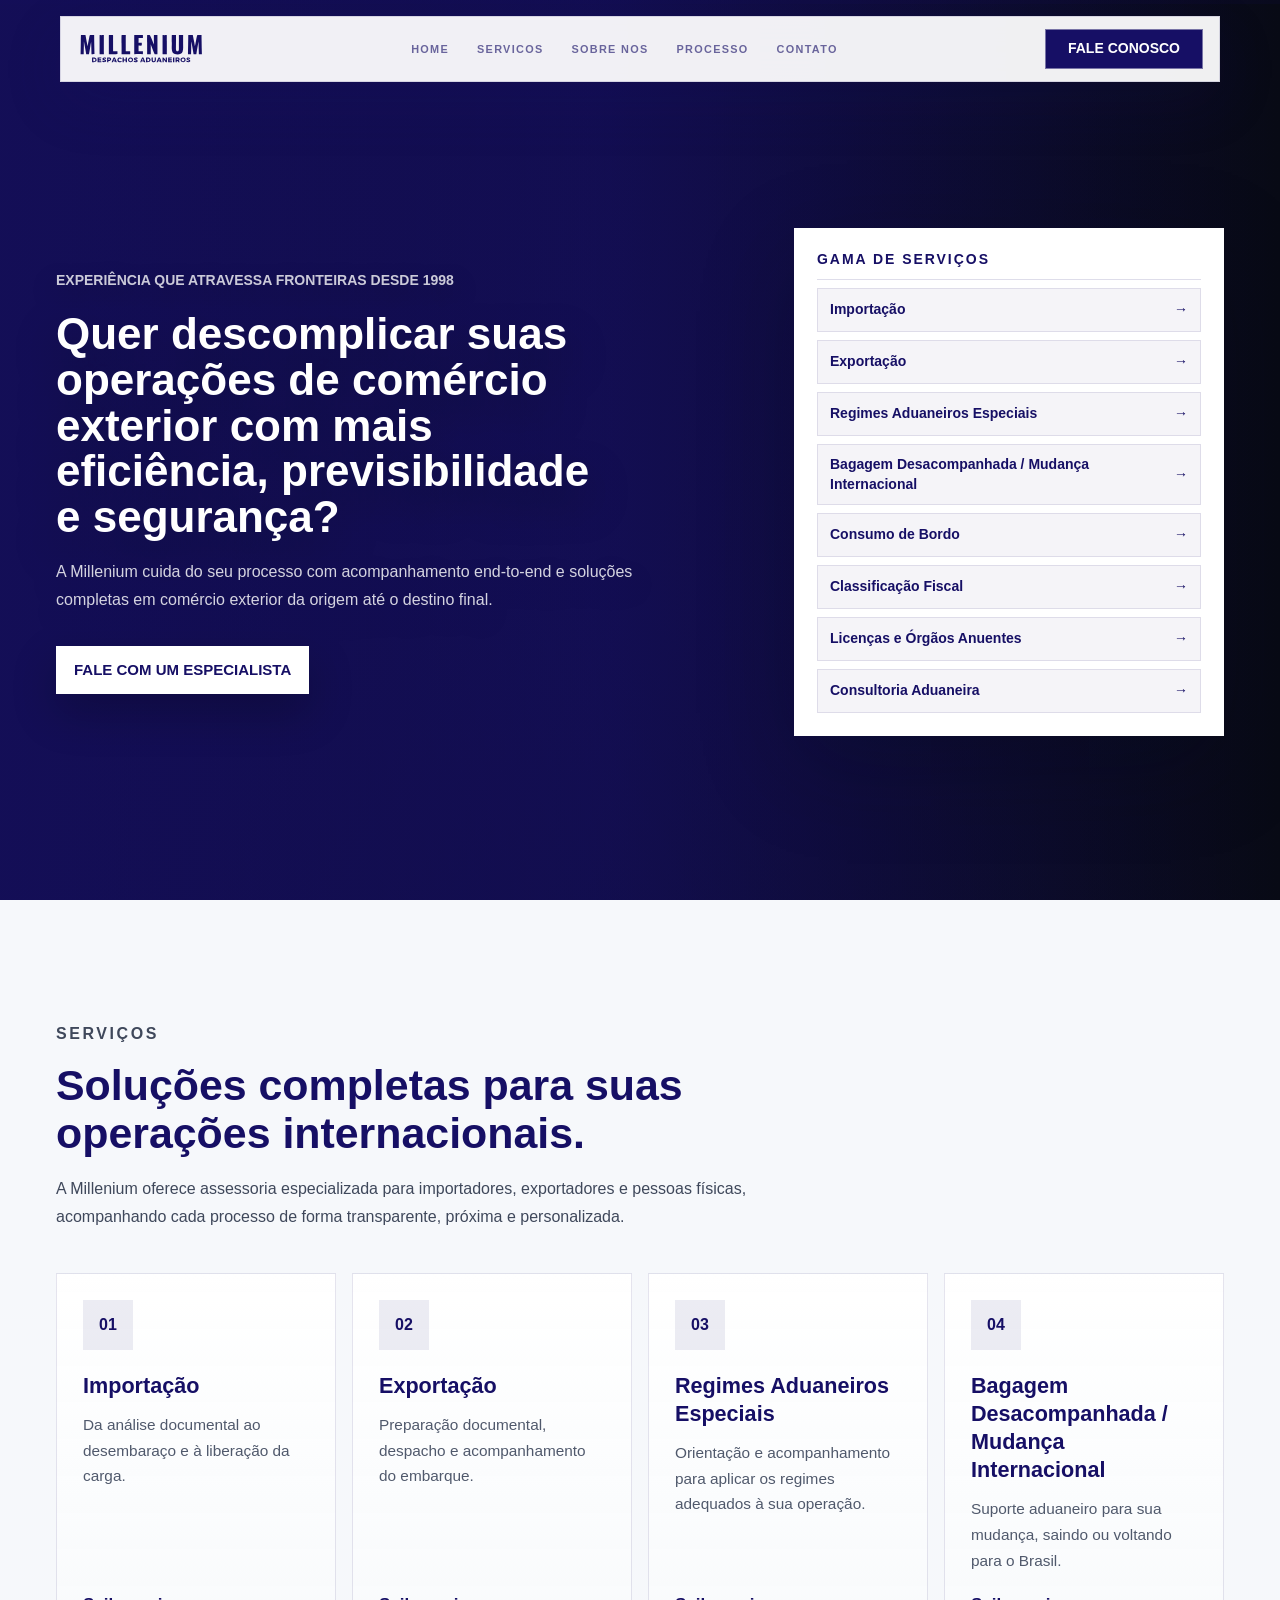
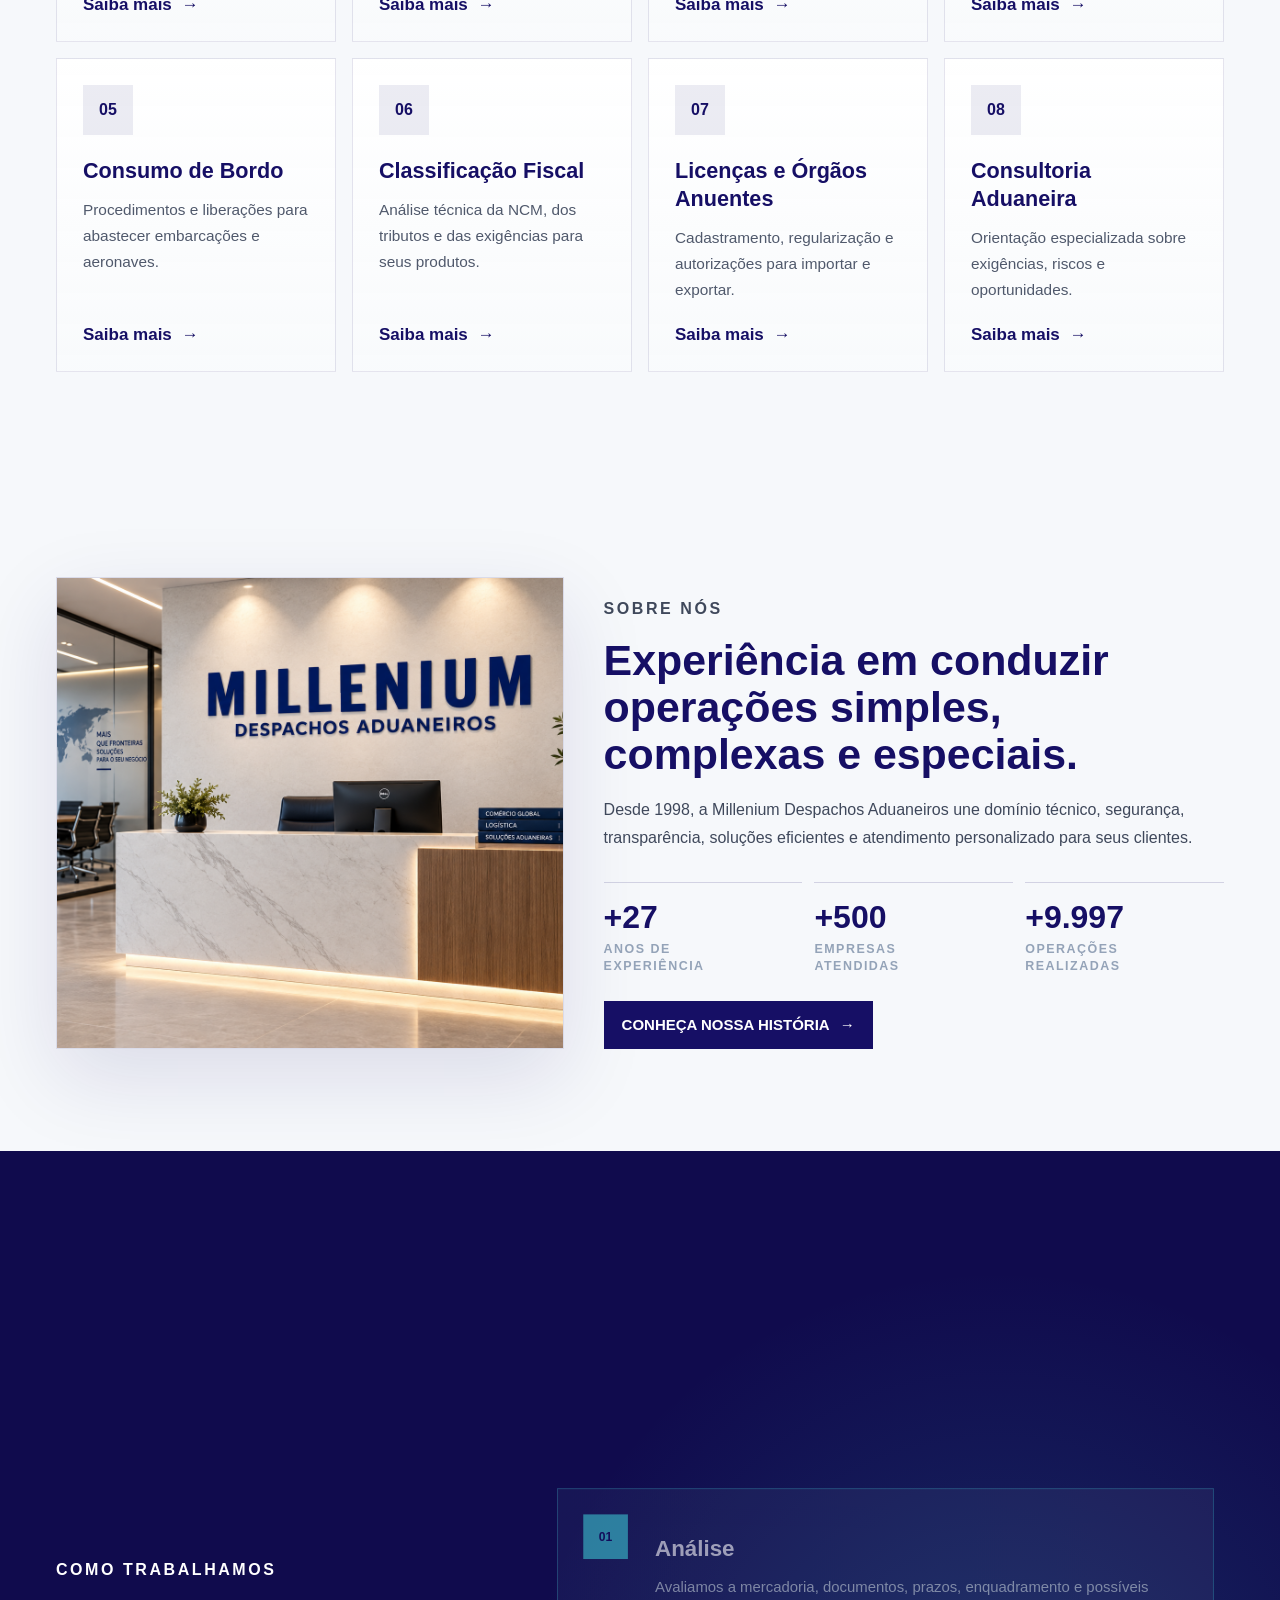
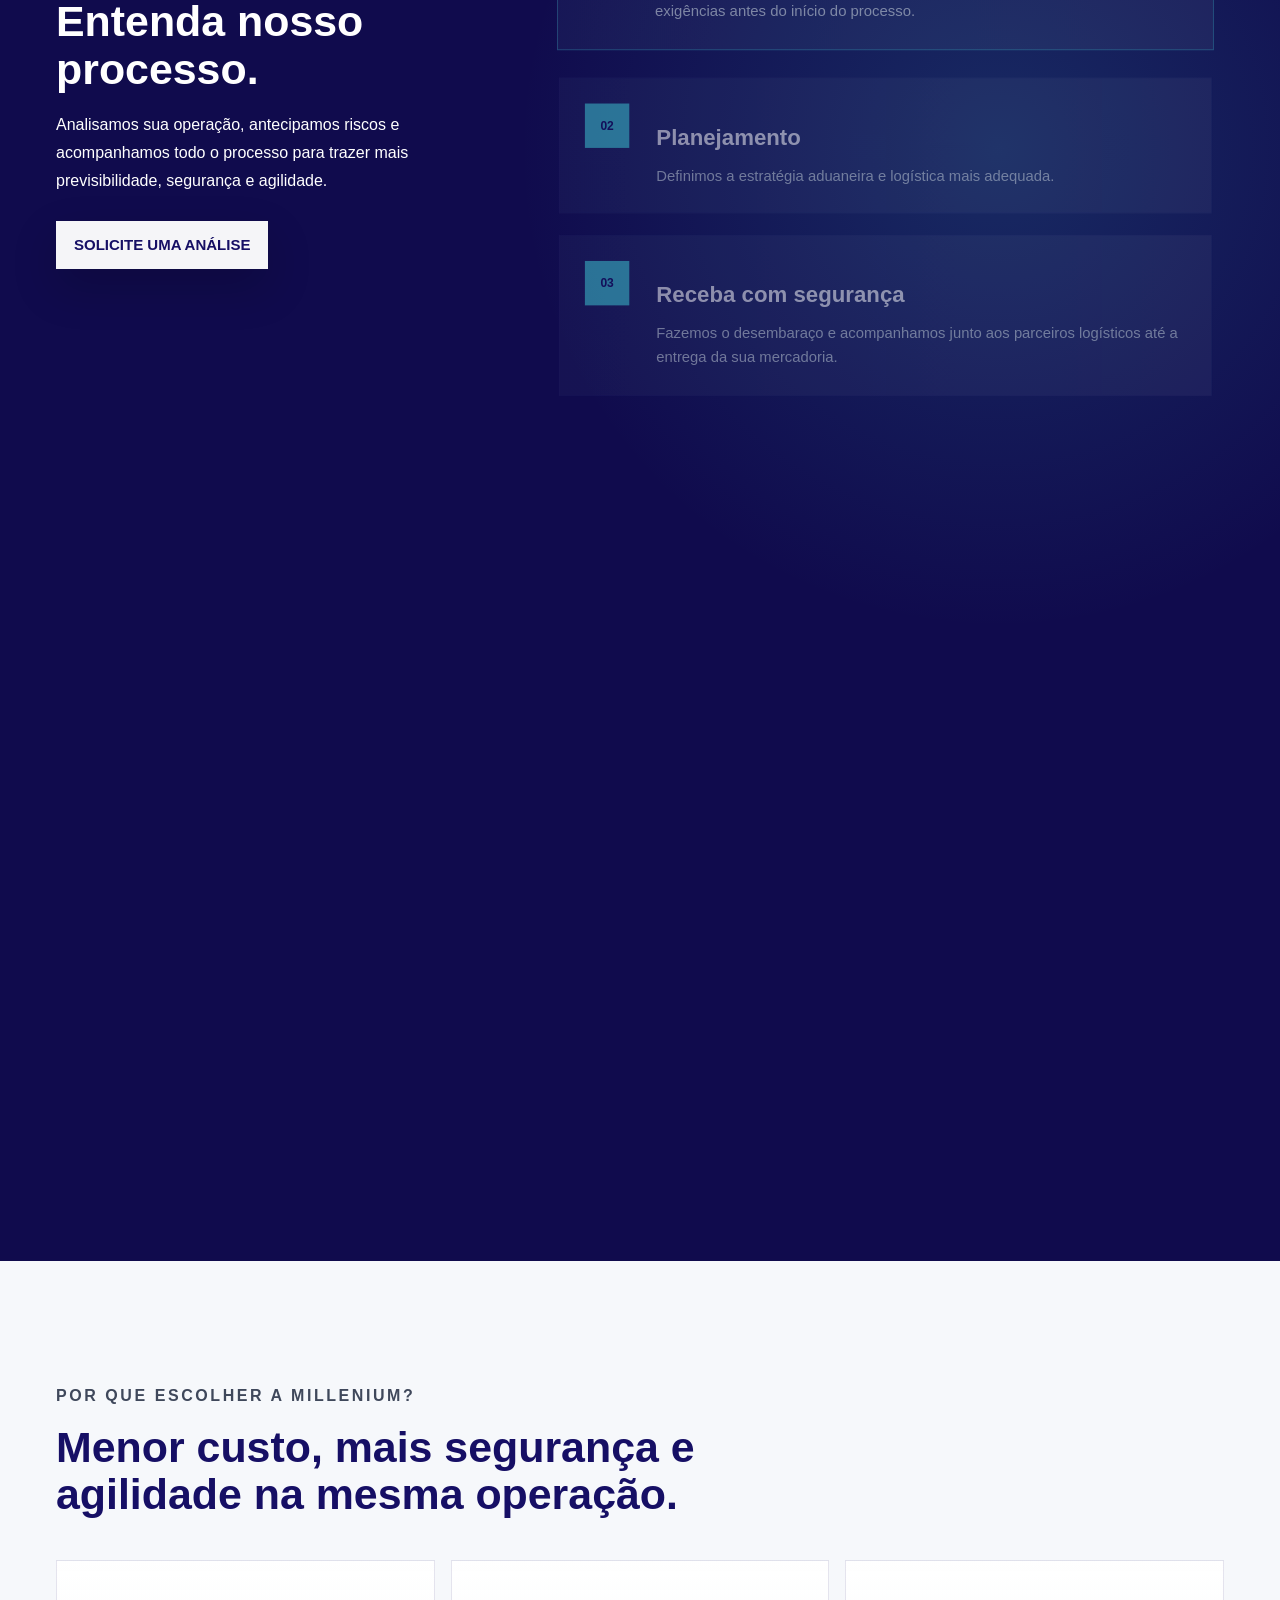
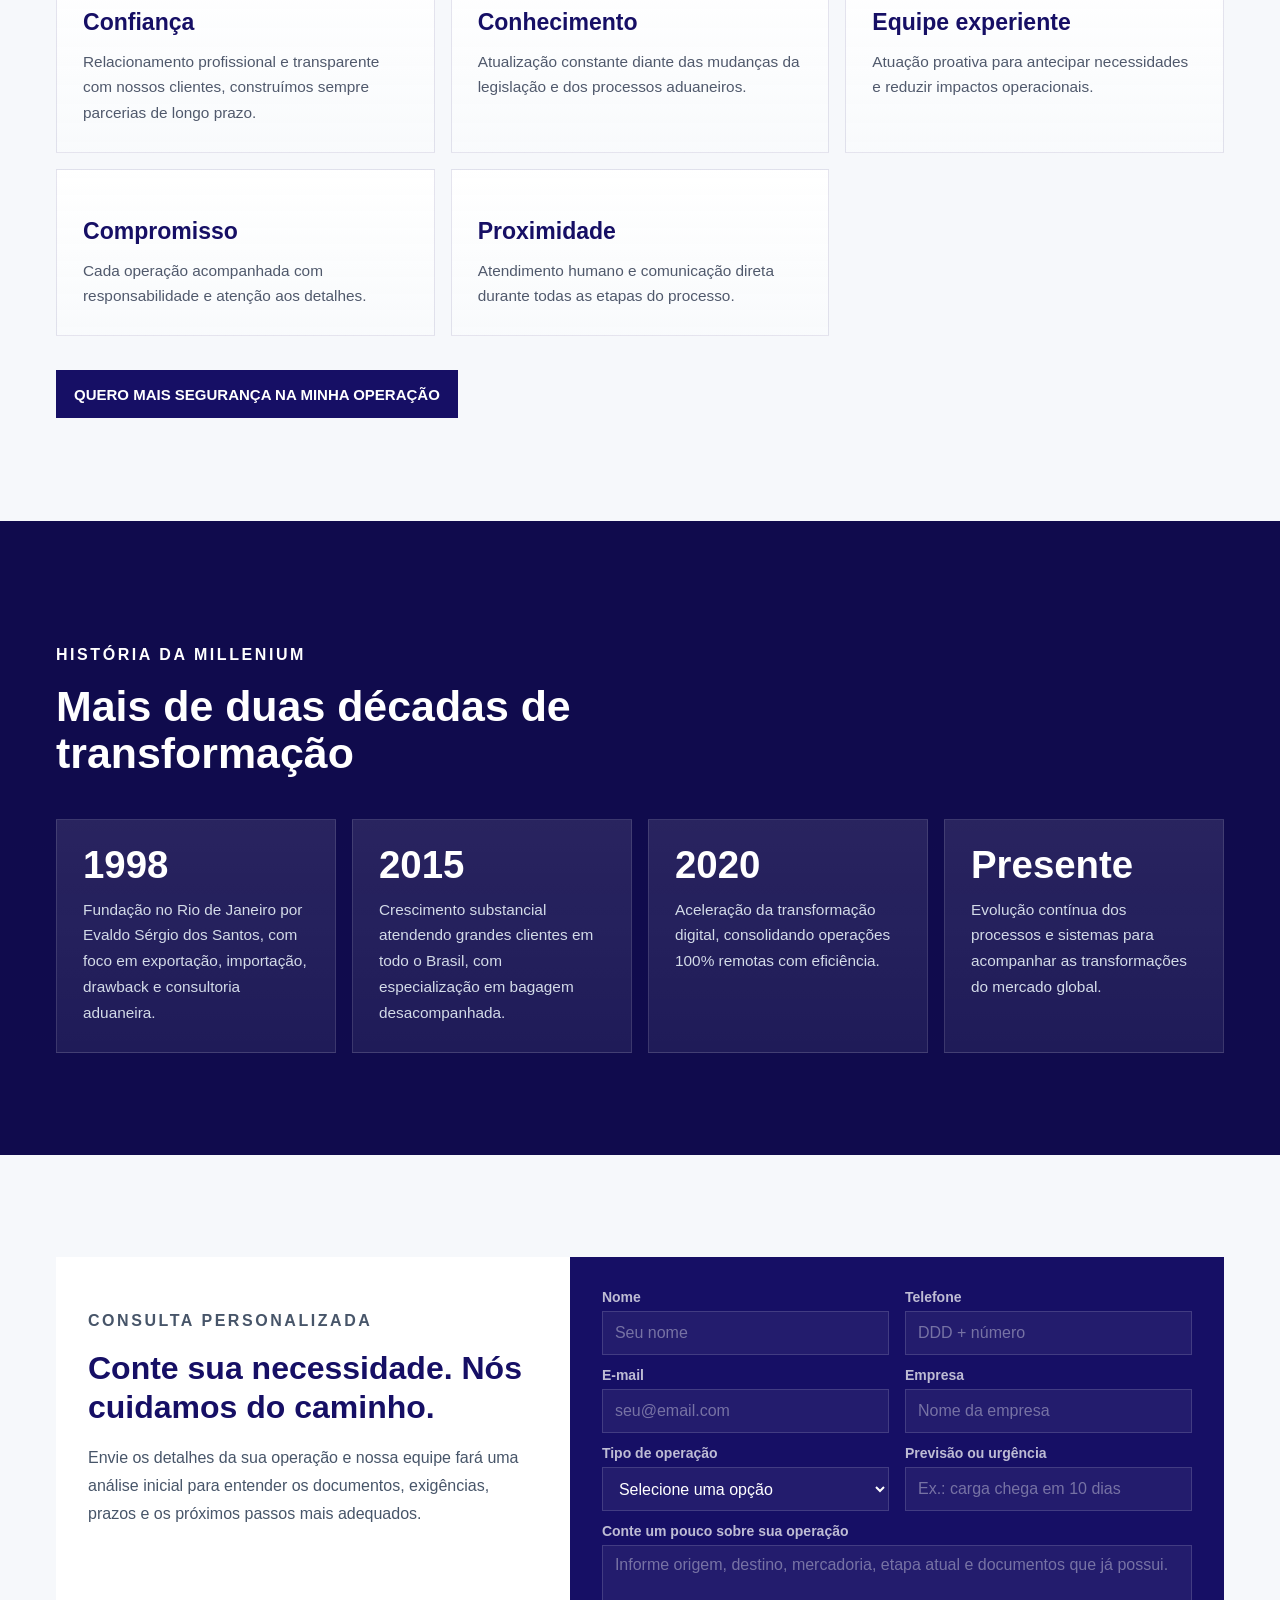
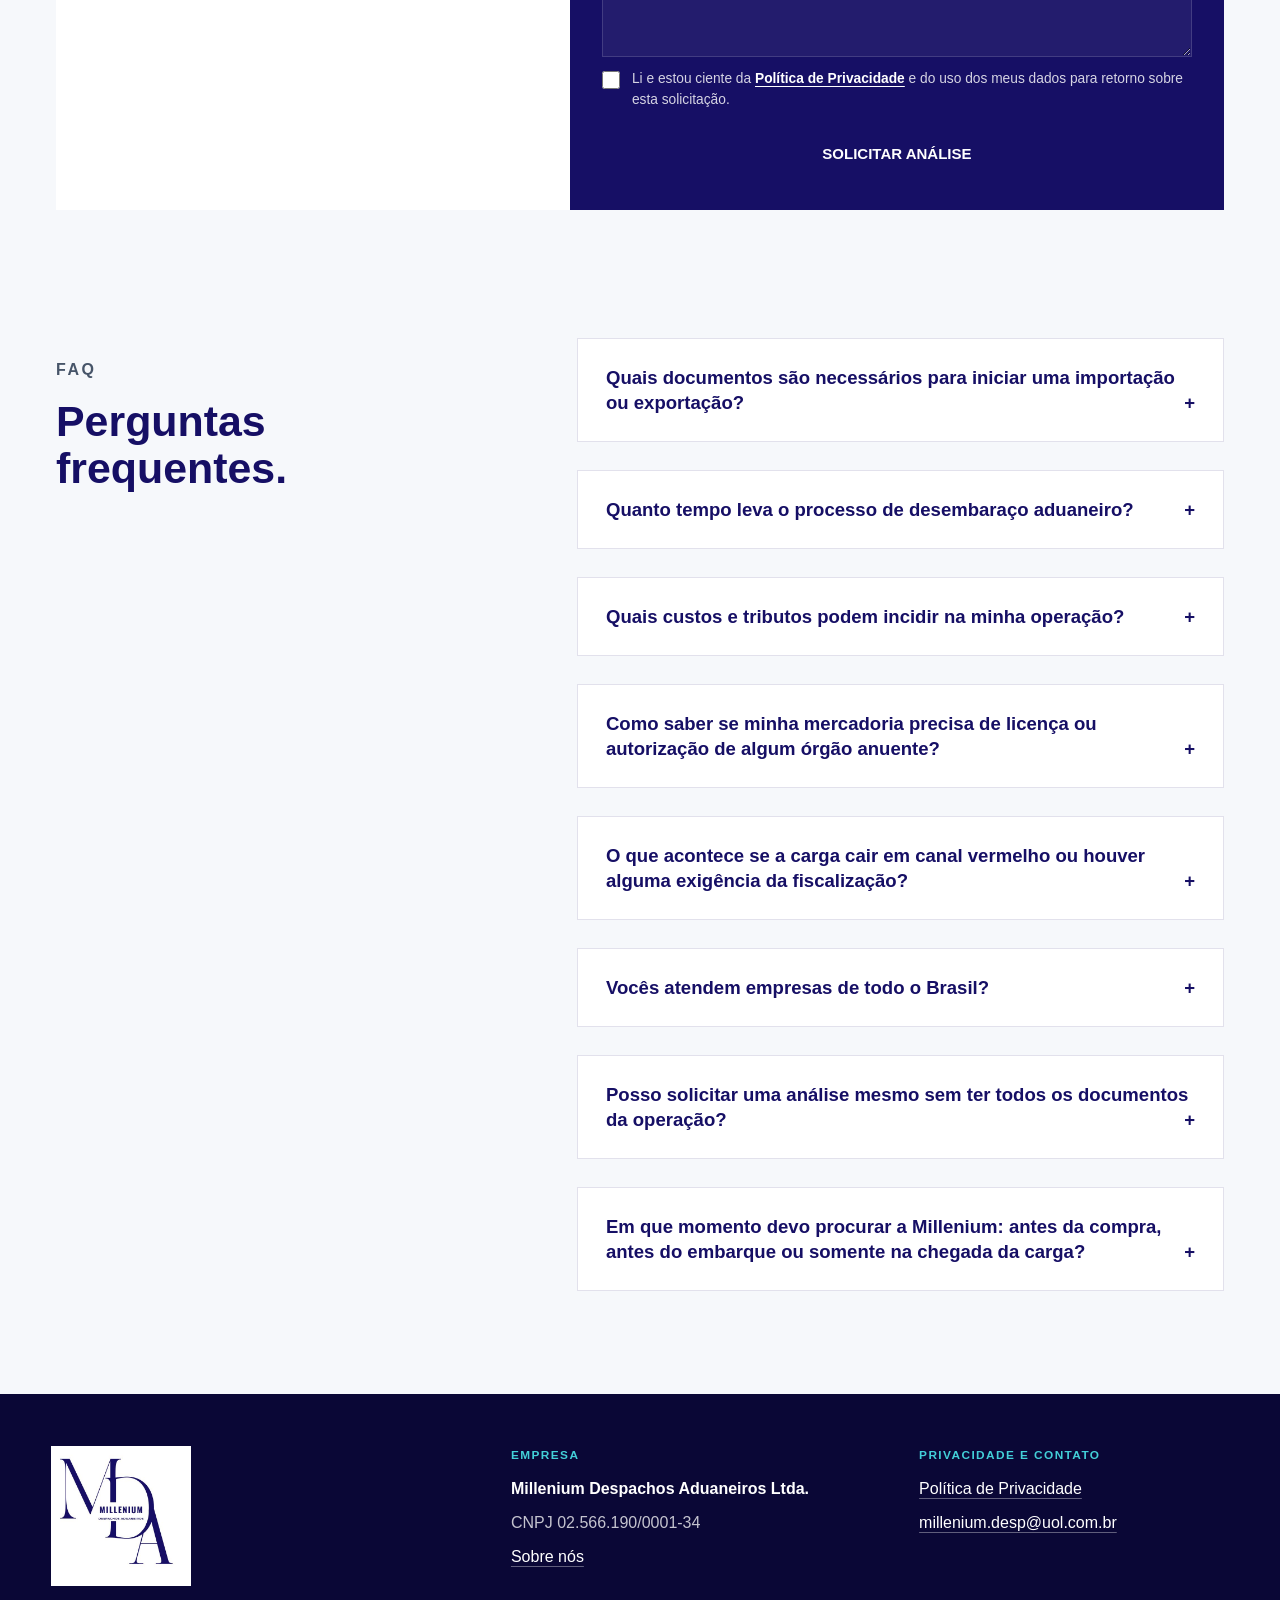
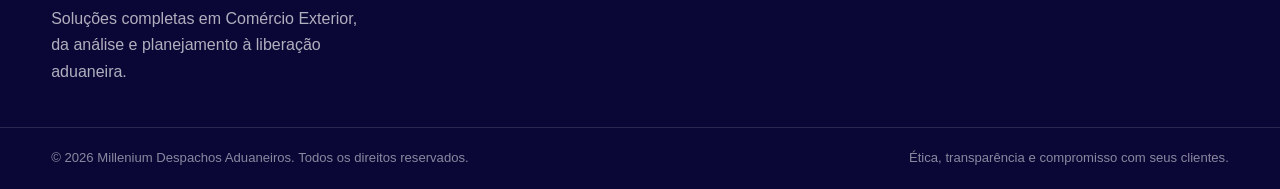
==== commit 12330057: "Improve internal page motion and CTA sizing" ====
--- a/index.html
+++ b/index.html
@@ -1556,9 +1556,6 @@
               <p class="eyebrow">Consulta personalizada</p>
               <h2>Conte sua necessidade. Nós cuidamos do caminho.</h2>
               <p>Envie os detalhes da sua operação e nossa equipe fará uma análise inicial para entender os documentos, exigências, prazos e os próximos passos mais adequados.</p>
-              <div class="contact-list">
-                <div class="contact-line"><a href="mailto:millenium.desp@uol.com.br">millenium.desp@uol.com.br</a></div>
-              </div>
             </div>
             <form id="lead-form" action="enviar-formulario.php" method="post" novalidate>
               <input class="hidden-honeypot" type="text" name="_honey" tabindex="-1" autocomplete="off" />
@@ -1577,9 +1574,6 @@
               <button class="dark" type="submit">Solicitar análise</button>
               <p class="form-status" role="alert" aria-live="polite"></p>
             </form>
-            <div class="contact-list mobile-contact-list">
-              <div class="contact-line"><a href="mailto:millenium.desp@uol.com.br">millenium.desp@uol.com.br</a></div>
-            </div>
           </div>
 
           <div class="faq">
--- a/public/revision.css
+++ b/public/revision.css
@@ -60,6 +60,35 @@
 .detail-footer p { margin: 0 0 10px; color: #e3e3ee; font-size: 0.9375rem; }
 .detail-footer a { overflow-wrap: anywhere; }
 .detail-copyright { max-width: 1072px; margin: 24px auto 0; border-top: 1px solid #ffffff25; padding-top: 18px; font-size: 0.8125rem; color: #c0bfce; }
+.primary-action, .secondary-action, .dark-action, .light-action,
+.primary, .secondary, .dark {
+  min-height: 48px; max-width: 100%; padding: 10px 18px;
+  font-size: 0.9375rem; line-height: 1.4; letter-spacing: 0; text-align: center;
+}
+.header-action, .header-cta { font-size: 0.875rem; line-height: 1.4; letter-spacing: 0; }
+.service-link .service-more { font-size: 1.0625rem; }
+.detail-action { max-width: 100%; font-size: 1.125rem; line-height: 1.4; text-align: center; }
+.primary-action svg, .secondary-action svg, .dark-action svg, .light-action svg,
+.header-action svg, .detail-action svg { flex-shrink: 0; }
+@media (max-width: 640px) {
+  .primary-action, .secondary-action, .dark-action, .light-action,
+  .primary, .secondary, .dark { font-size: 0.875rem; }
+  .hero-actions, .hero .actions { width: 100%; max-width: 320px; }
+}
+@keyframes detail-enter {
+  from { opacity: 0; transform: translateY(12px); }
+  to { opacity: 1; transform: translateY(0); }
+}
+@media (prefers-reduced-motion: no-preference) {
+  .detail-breadcrumb, .detail-article > *, .detail-service-nav,
+  .detail-values, .detail-main > .detail-contact {
+    animation: detail-enter 560ms cubic-bezier(0.2, 0.6, 0.35, 1) backwards;
+  }
+  .detail-article > :nth-child(2) { animation-delay: 40ms; }
+  .detail-article > :nth-child(n+3) { animation-delay: 90ms; }
+  .detail-service-nav, .detail-values, .detail-main > .detail-contact { animation-delay: 140ms; }
+  .detail-main :focus-within { animation: none; }
+}
 @media (max-width: 760px) {
   .detail-header-inner { flex-wrap: wrap; gap: 12px; padding: 16px 20px; }
   .detail-header img { width: 150px; }
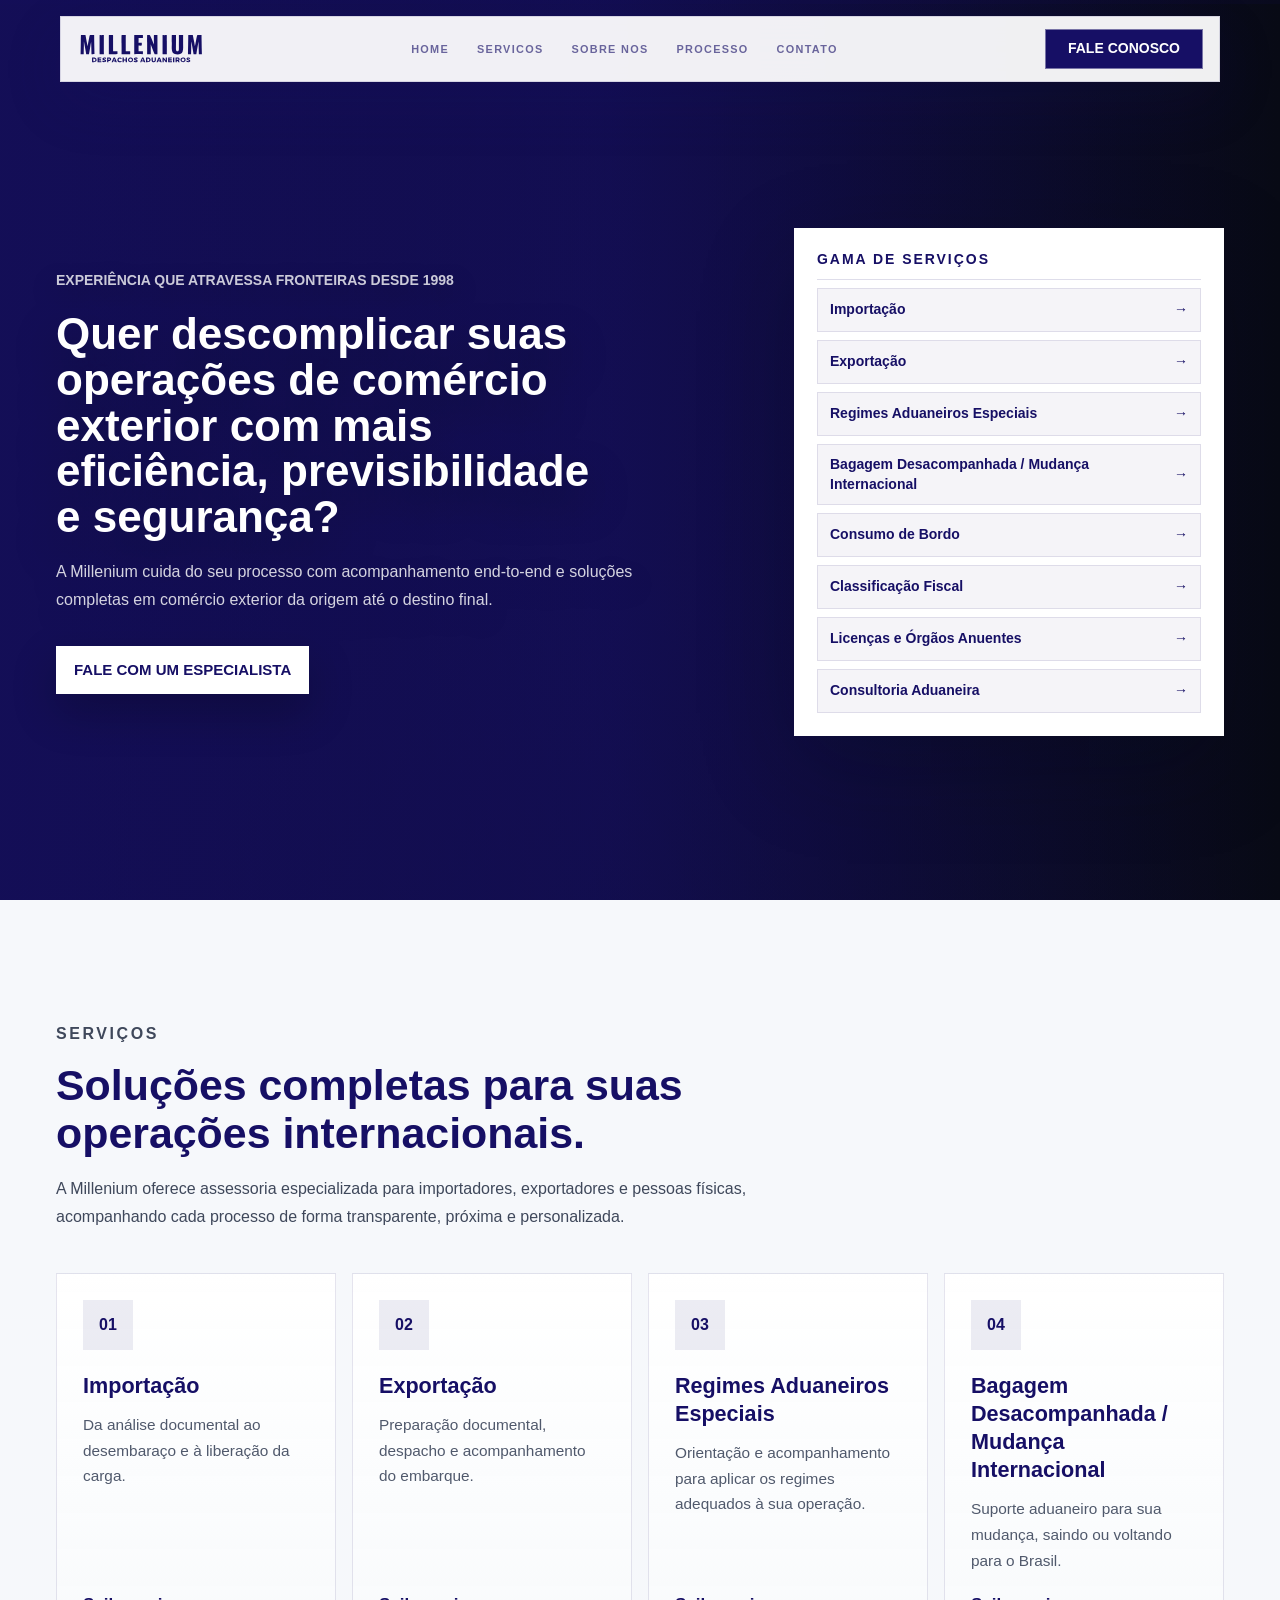
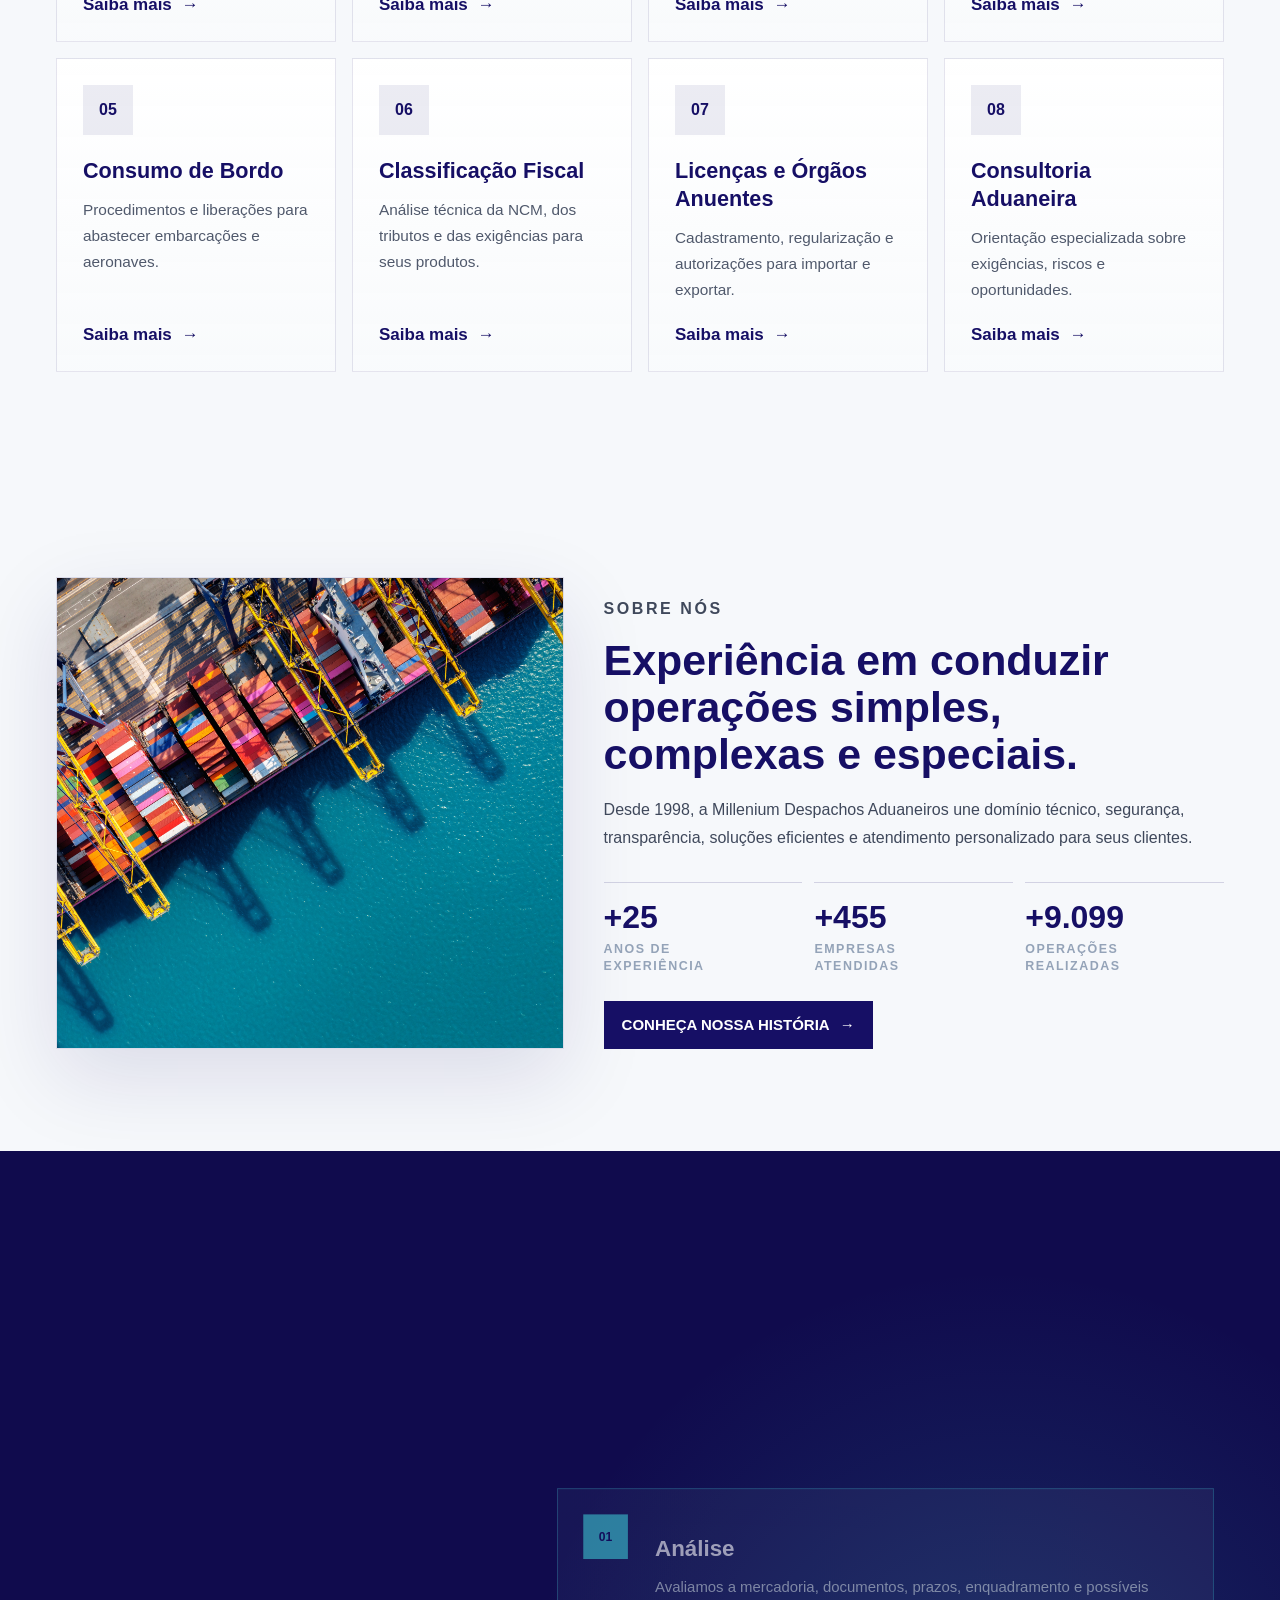
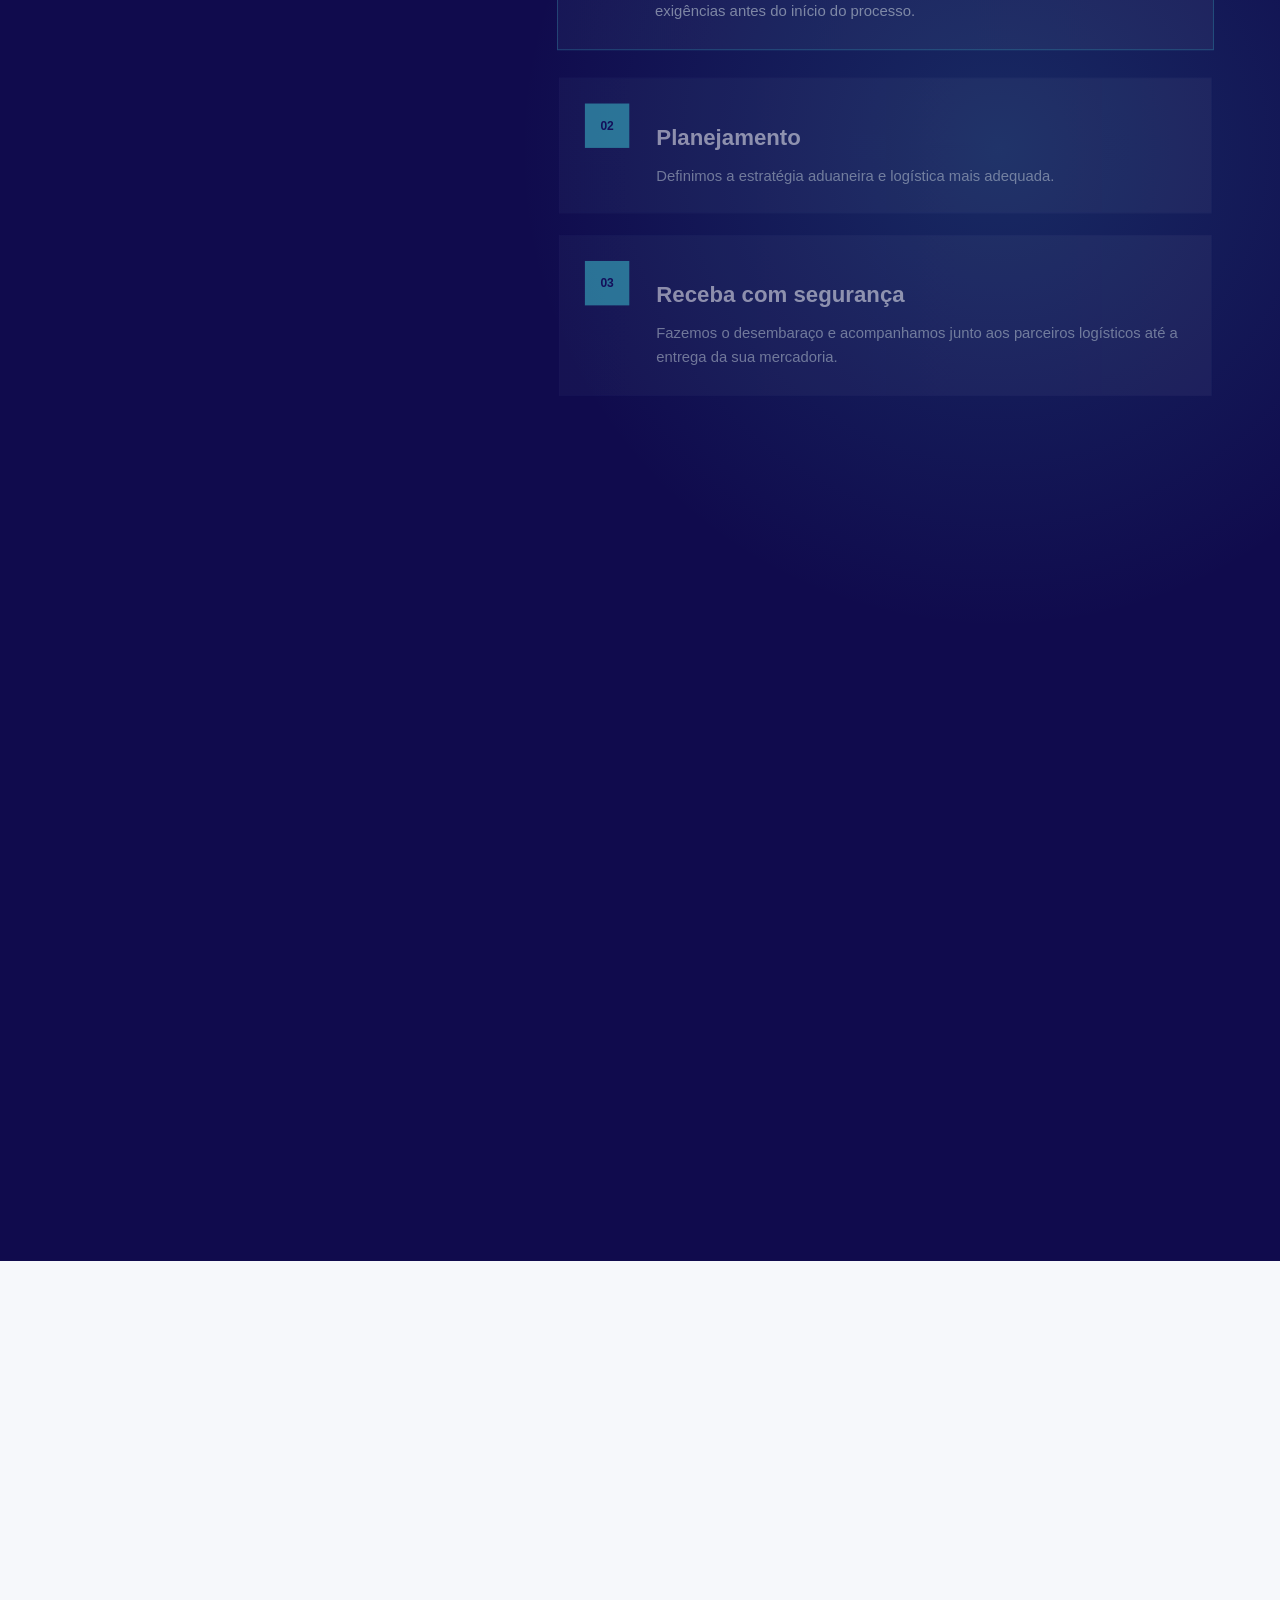
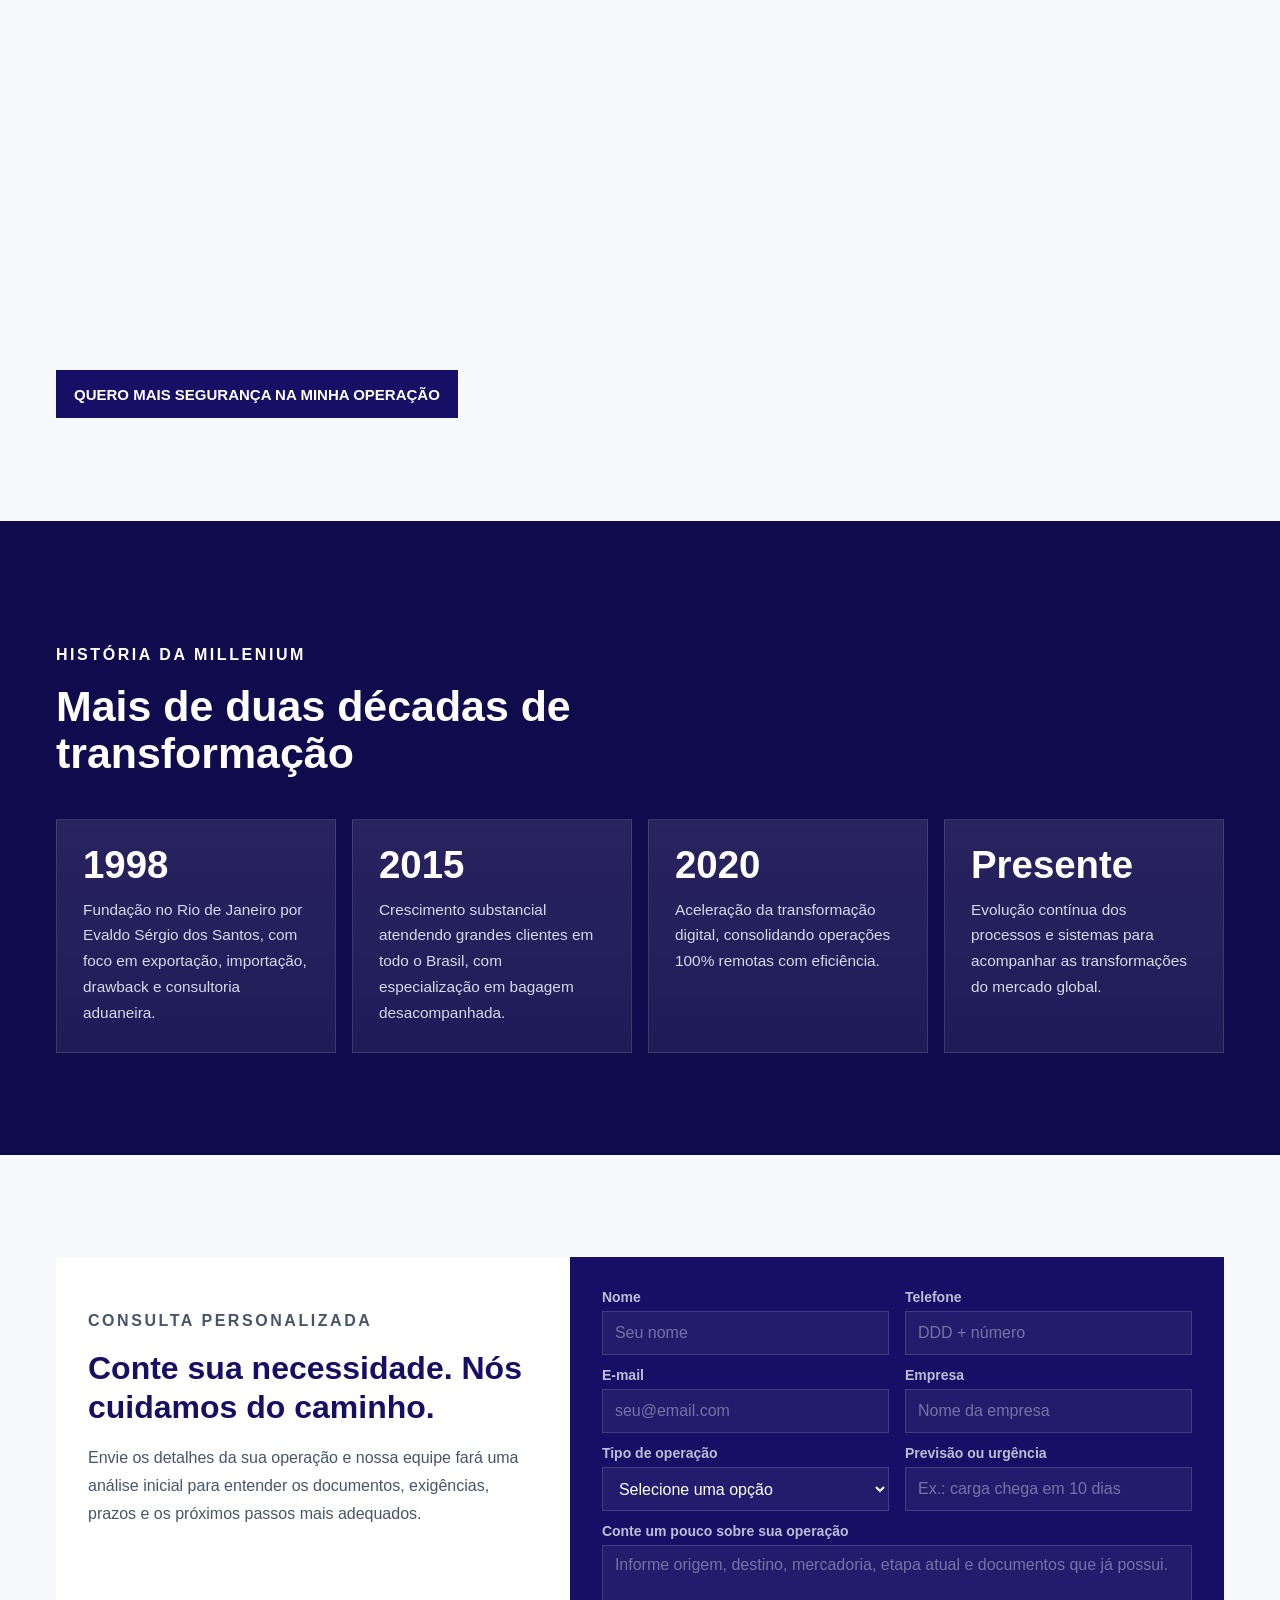
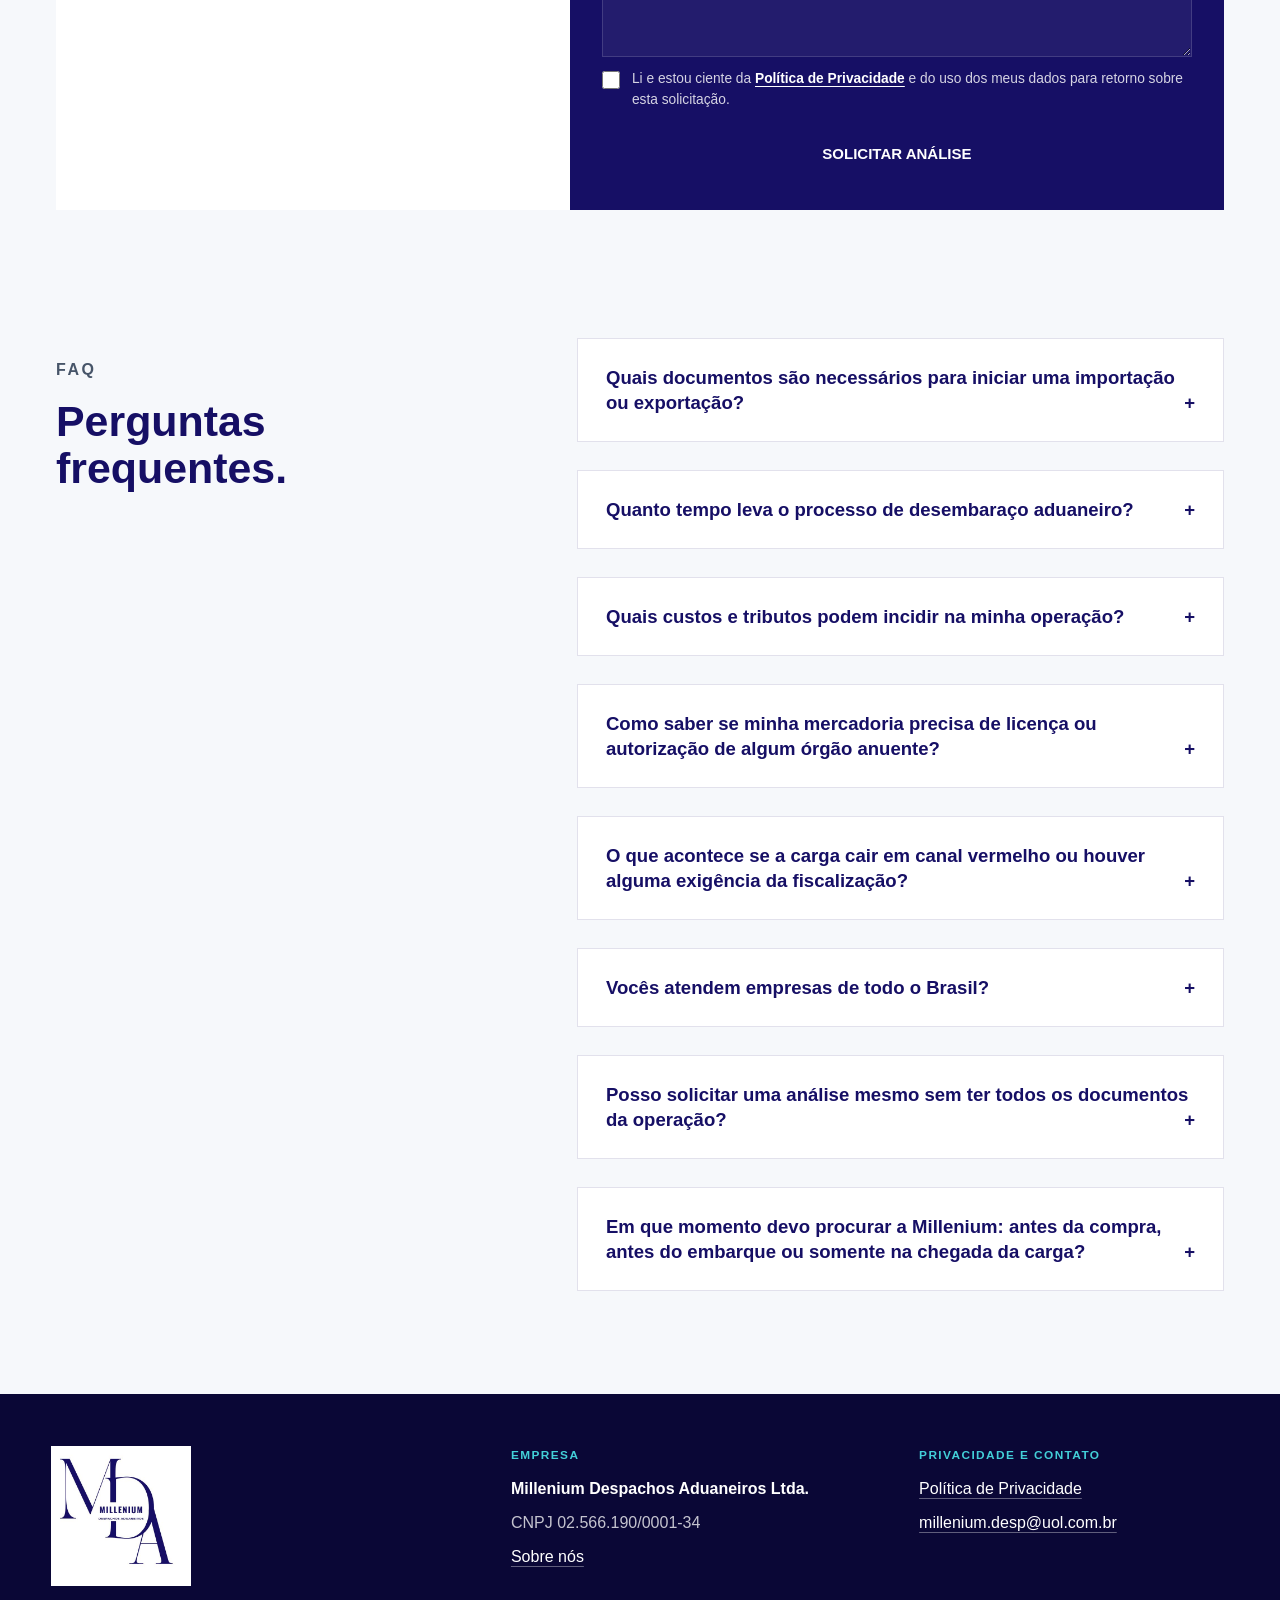
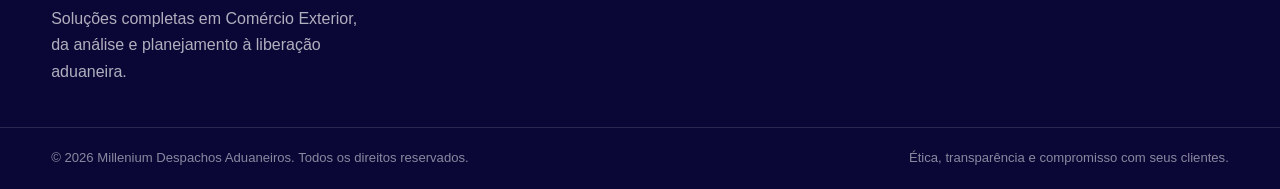
==== commit 4b029b70: "Update about section image" ====
--- a/index.html
+++ b/index.html
@@ -1483,7 +1483,7 @@
       <section id="sobre">
         <div class="container split-grid">
           <div class="image-frame">
-            <img src="public/millenium-empresa.webp" alt="Recepção da Millenium Despachos Aduaneiros" />
+            <img src="public/cargo-ship-harbor.jpg" alt="Vista aérea de navio cargueiro e contêineres no porto" />
           </div>
           <div class="about-copy">
             <p class="eyebrow">Sobre nós</p>
